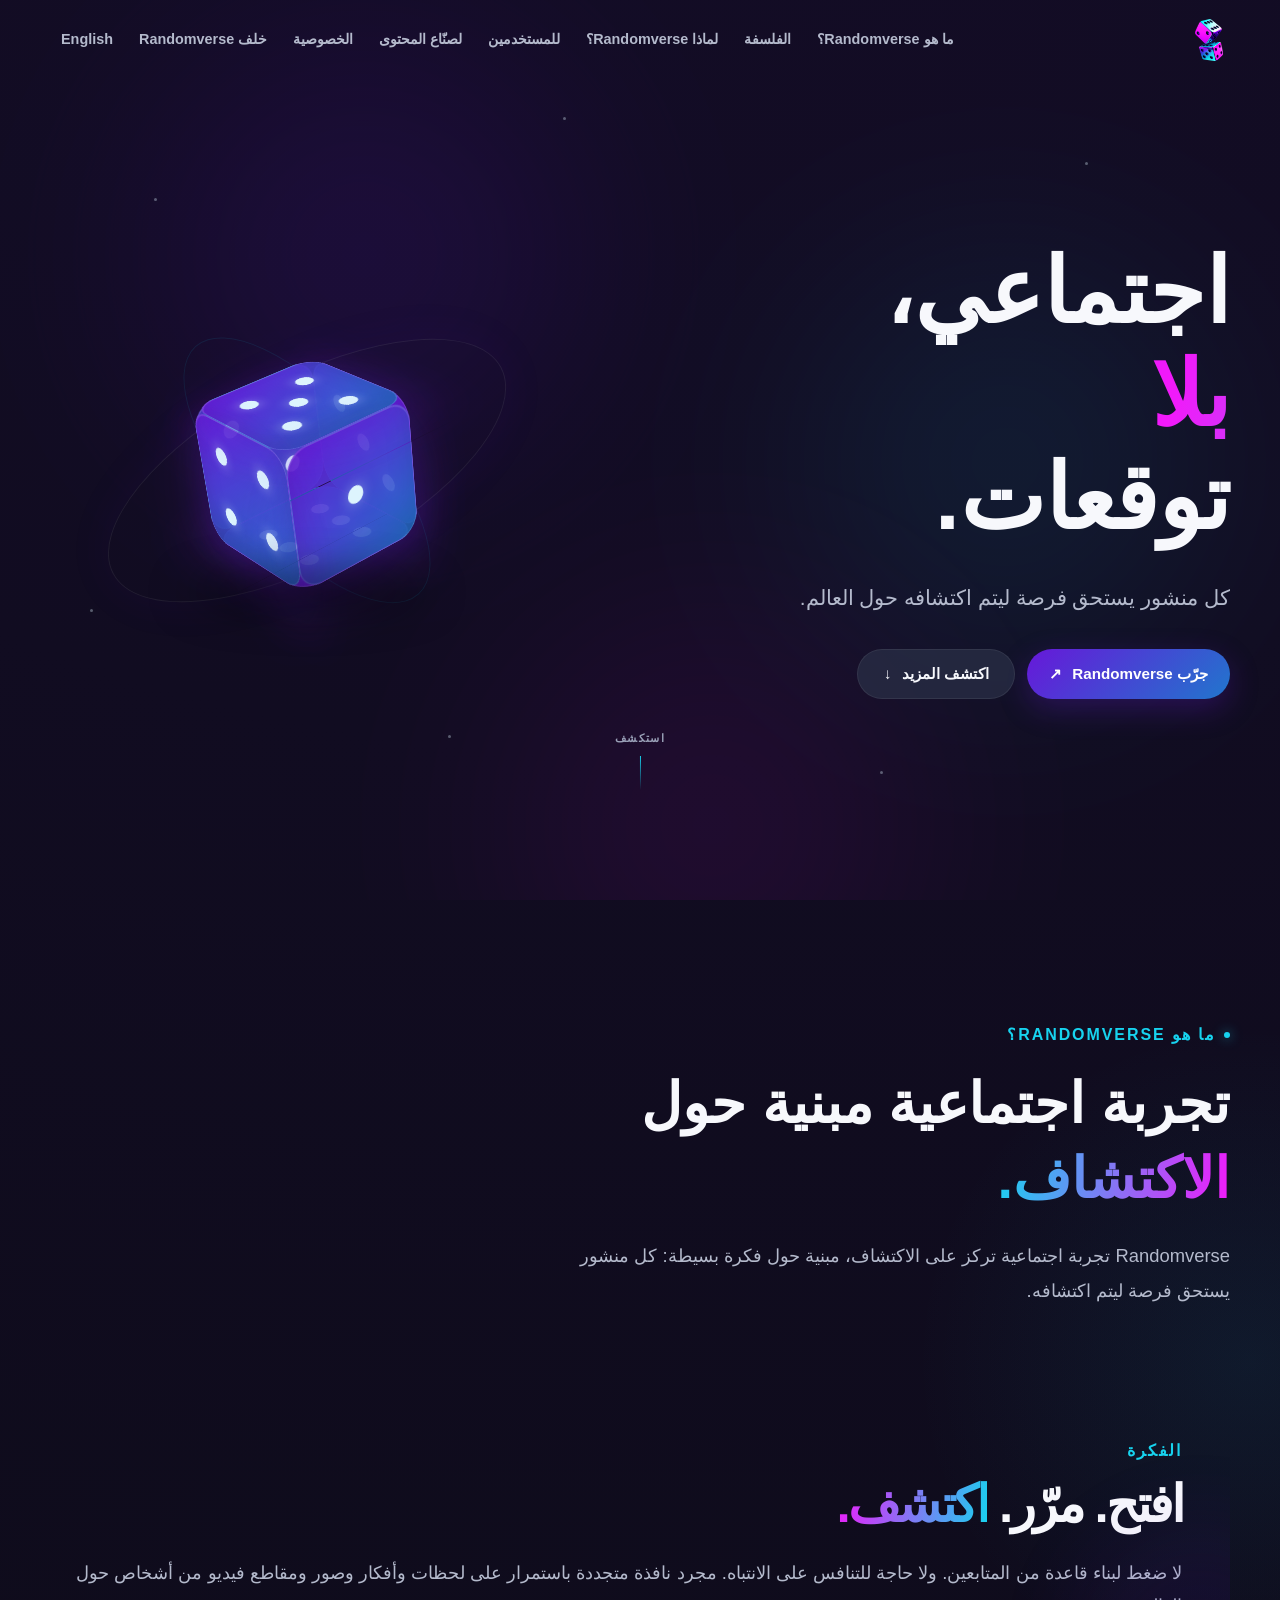
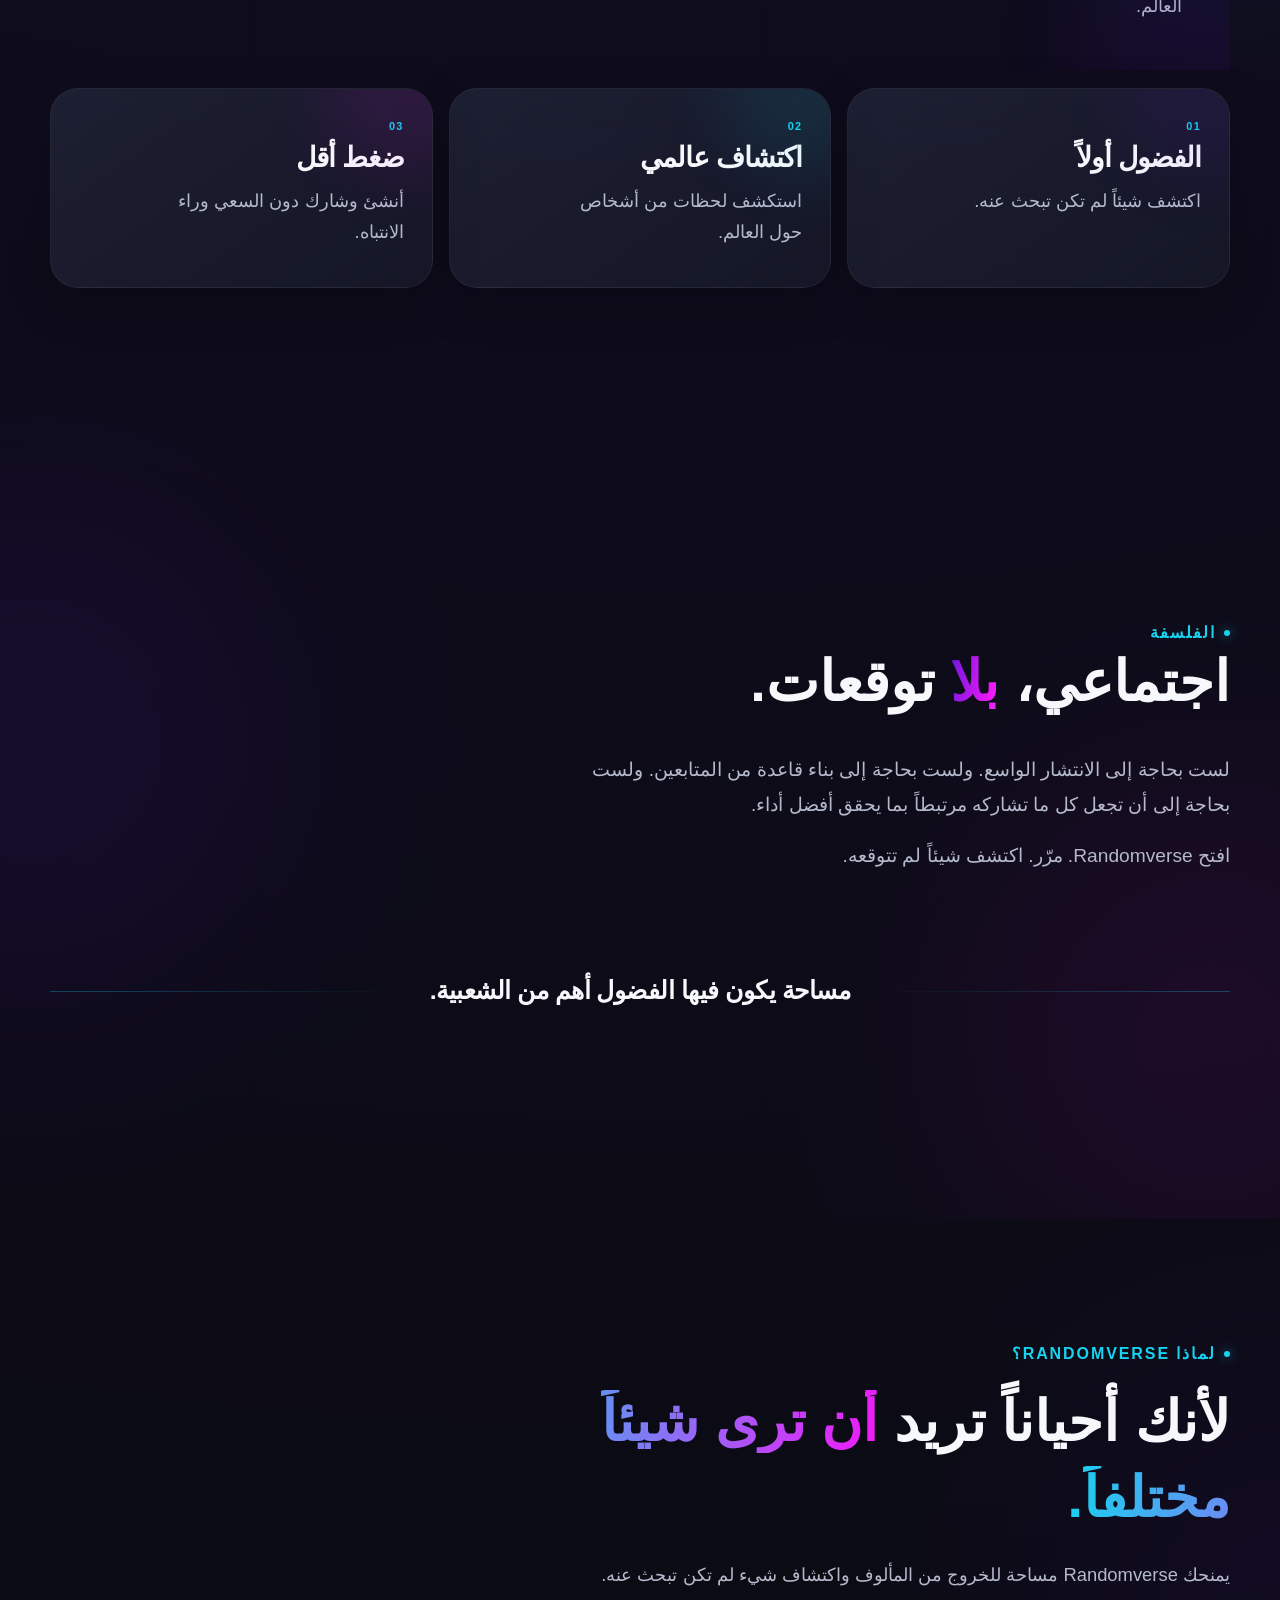
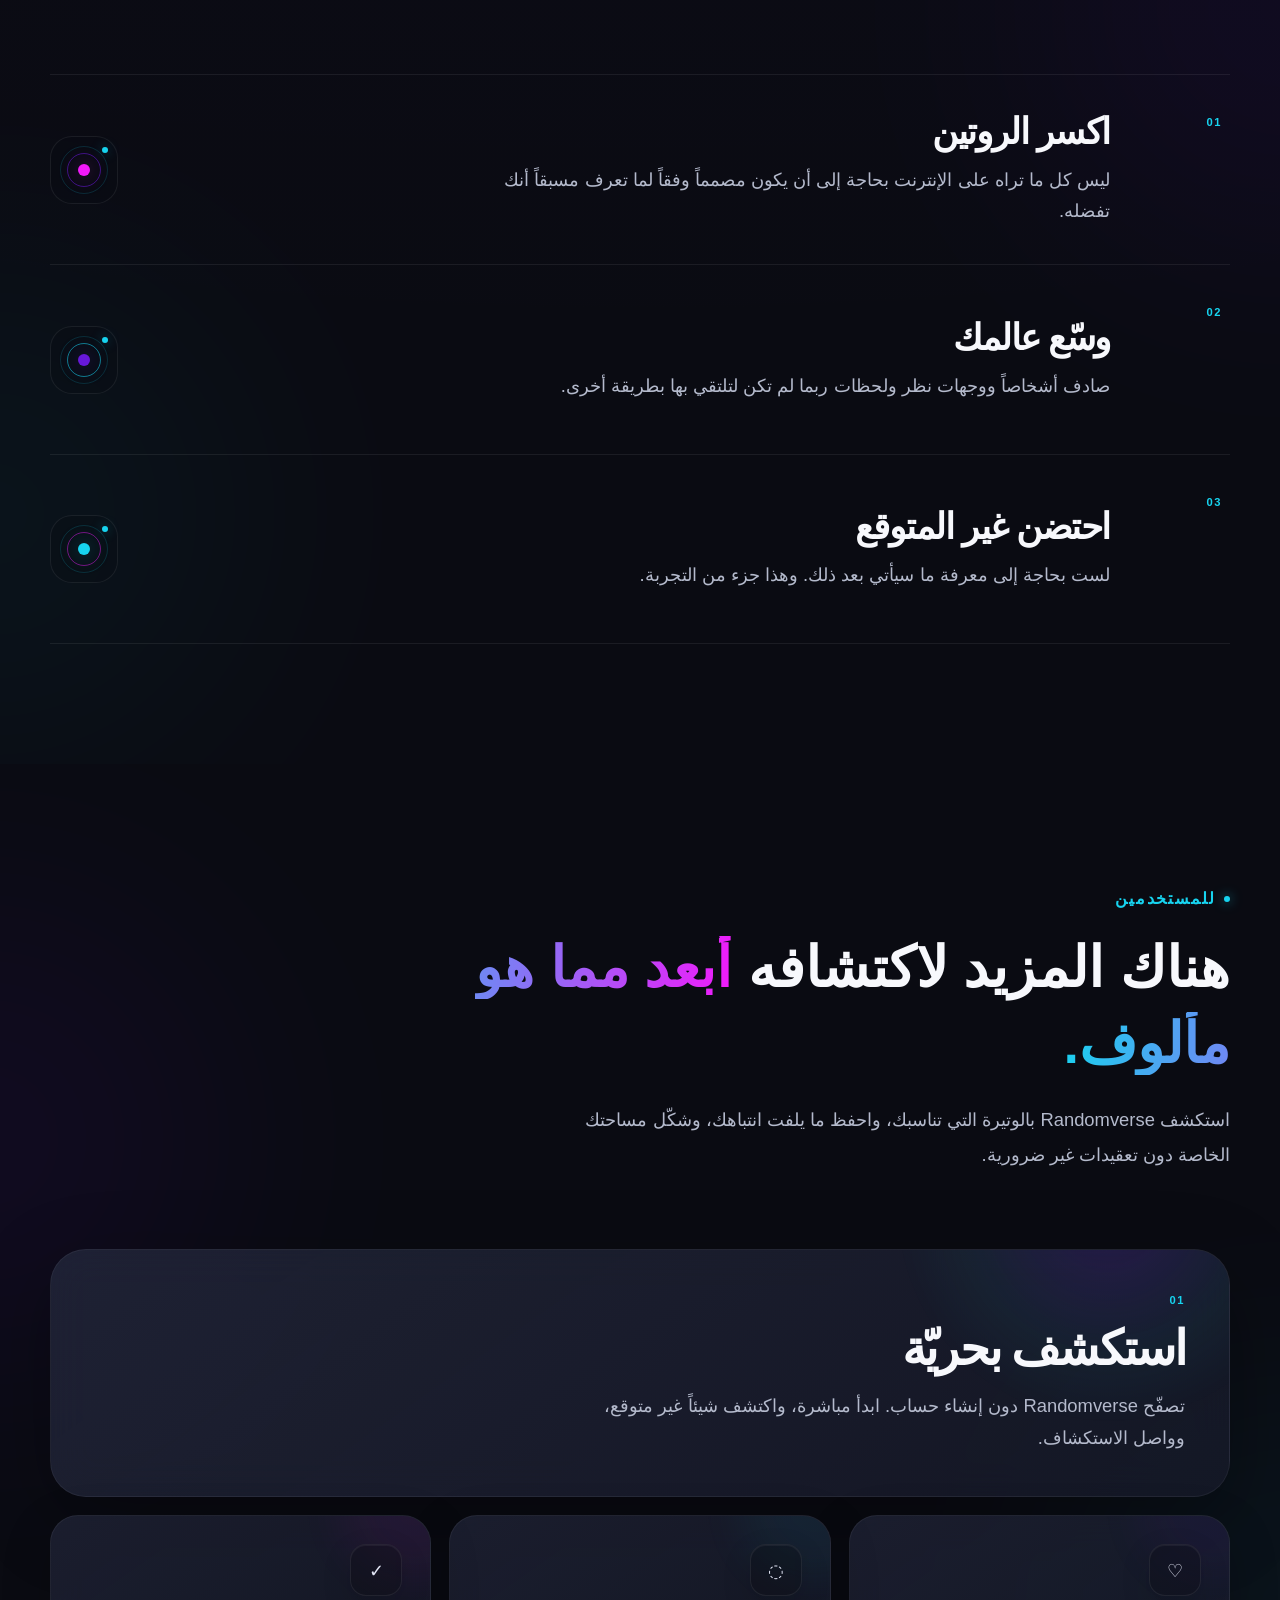
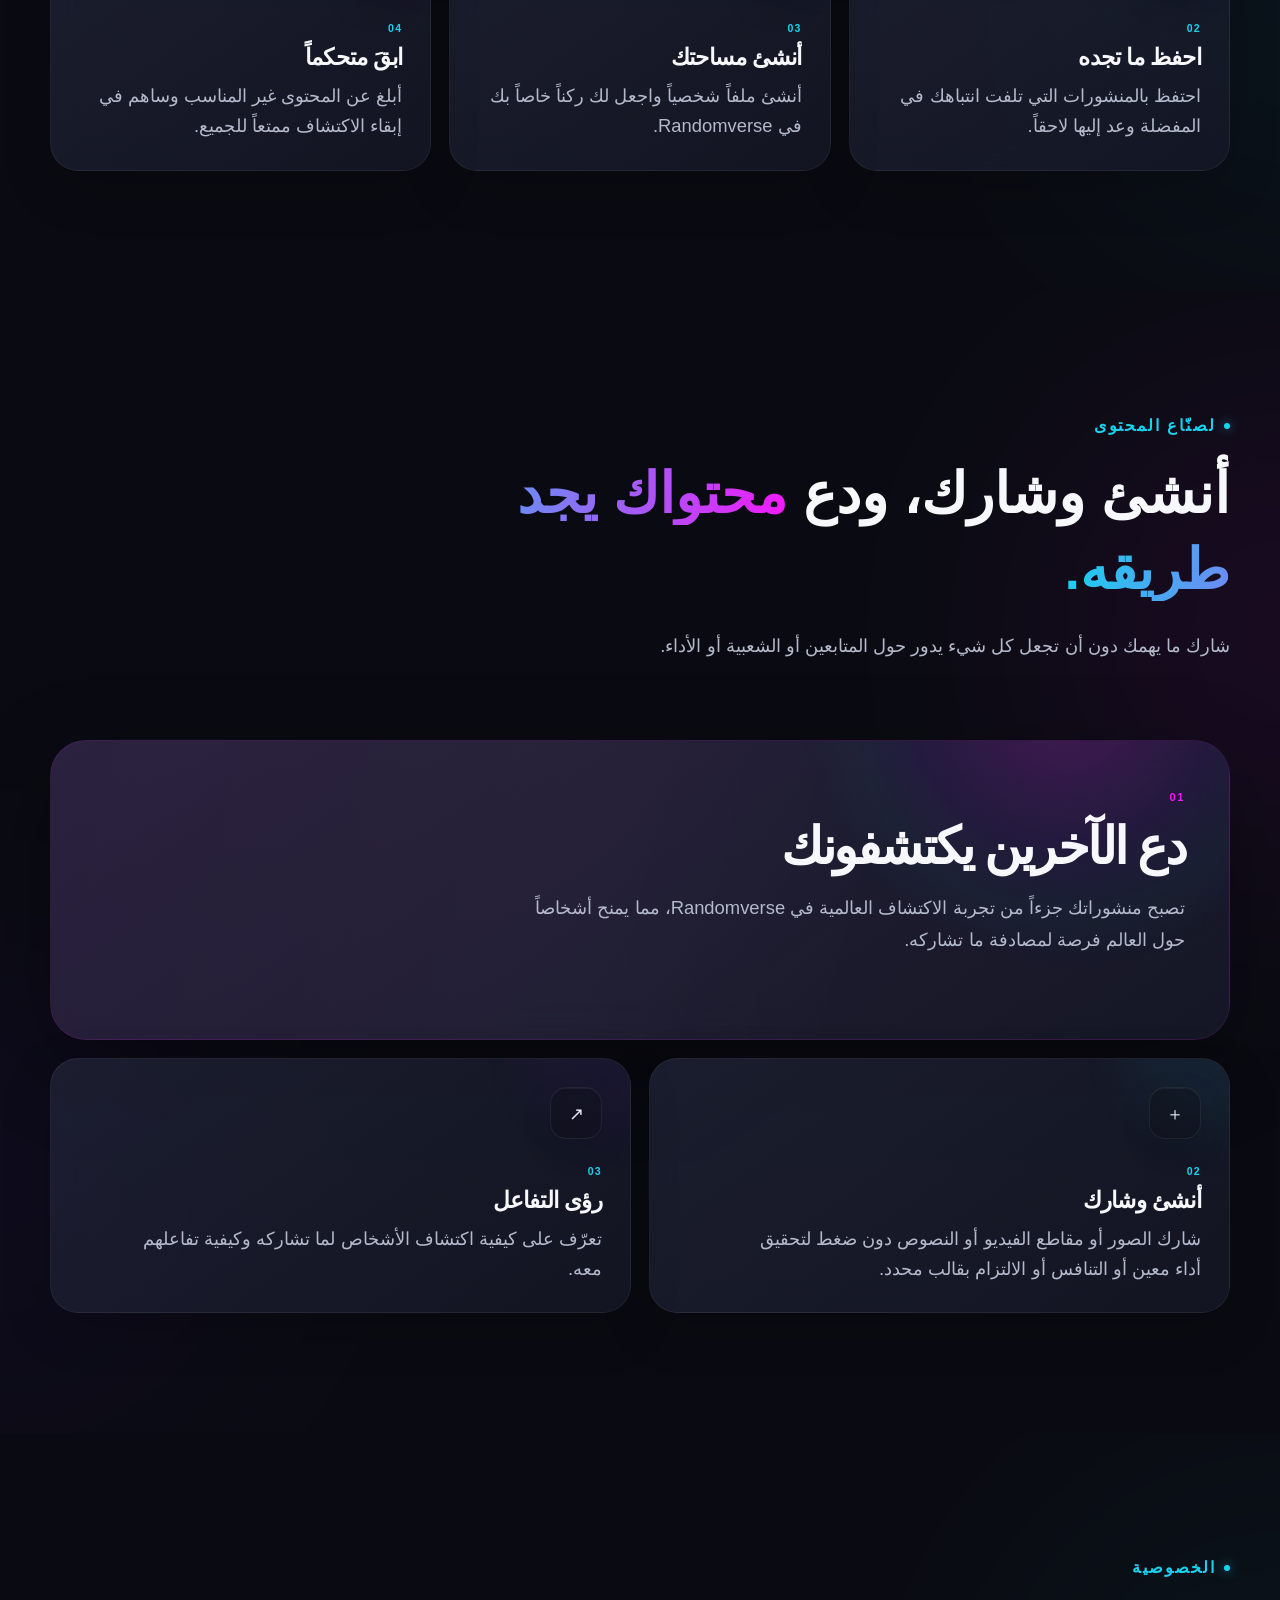
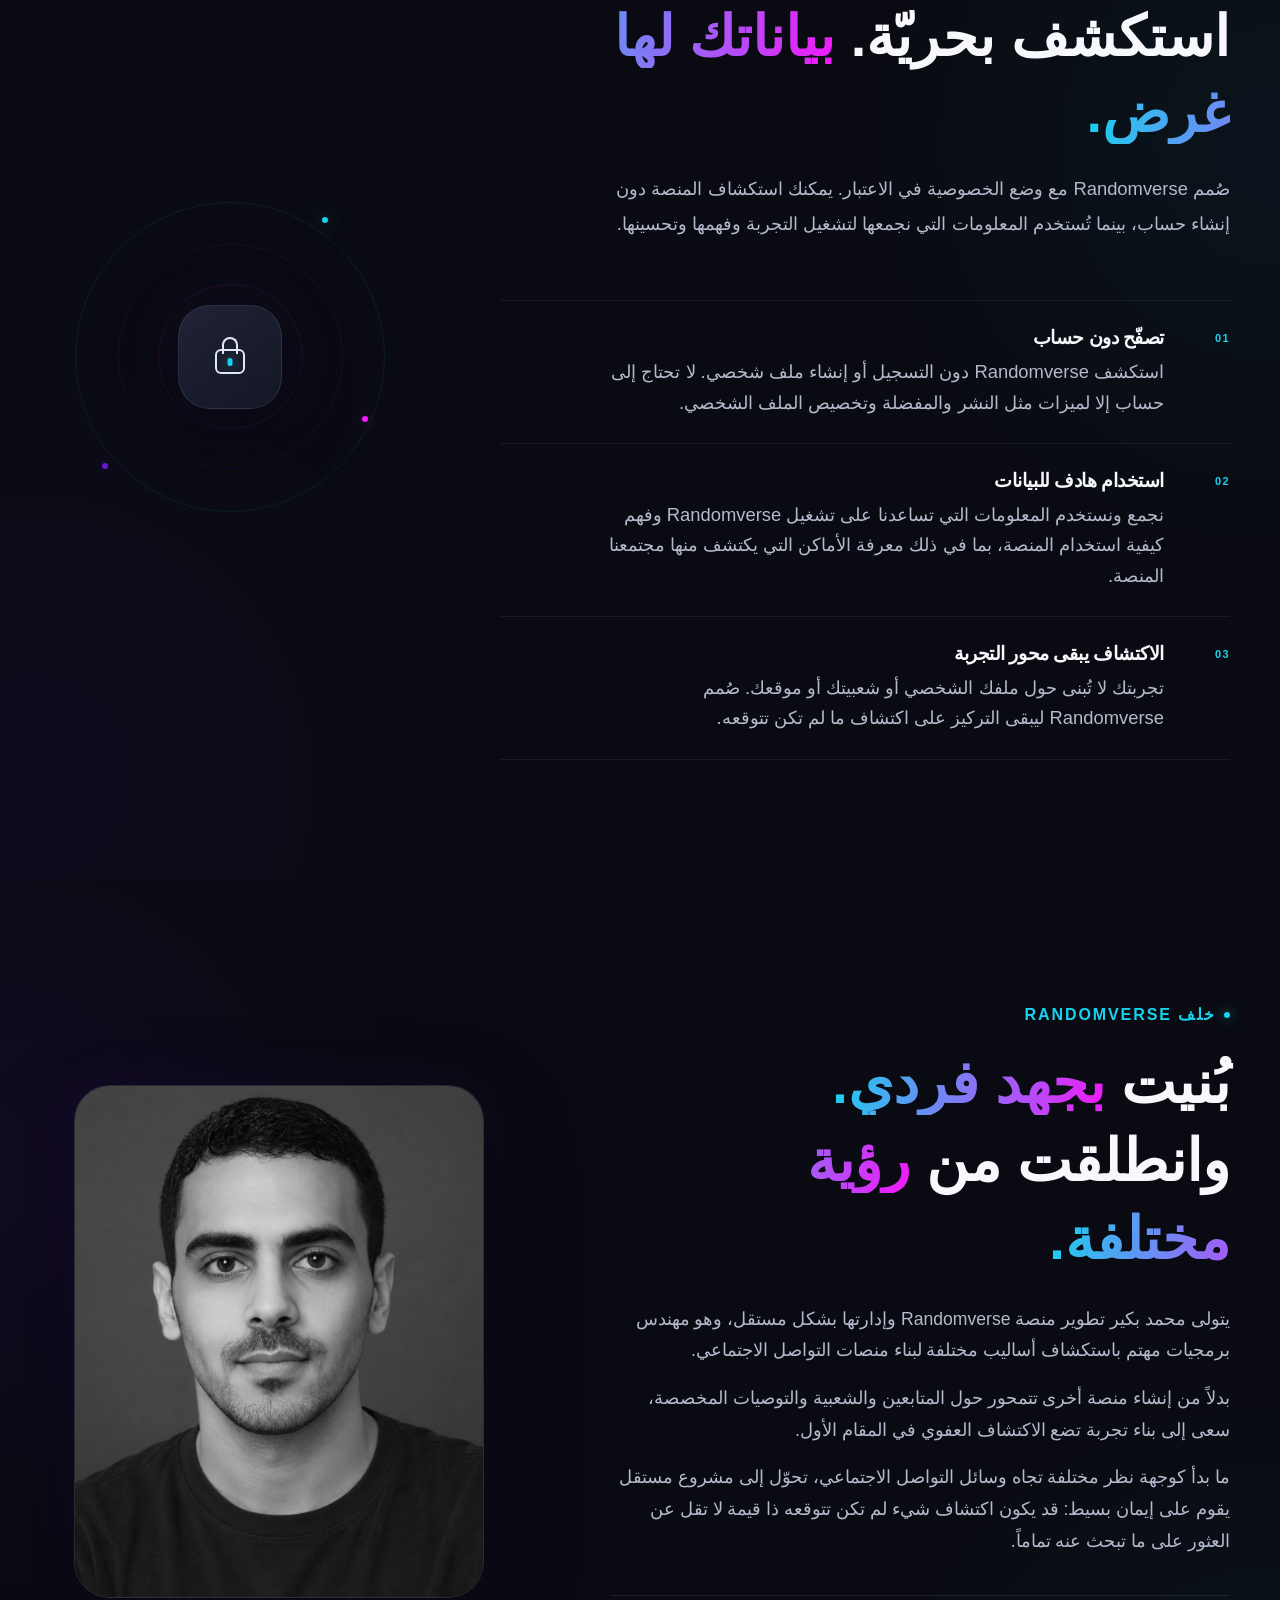
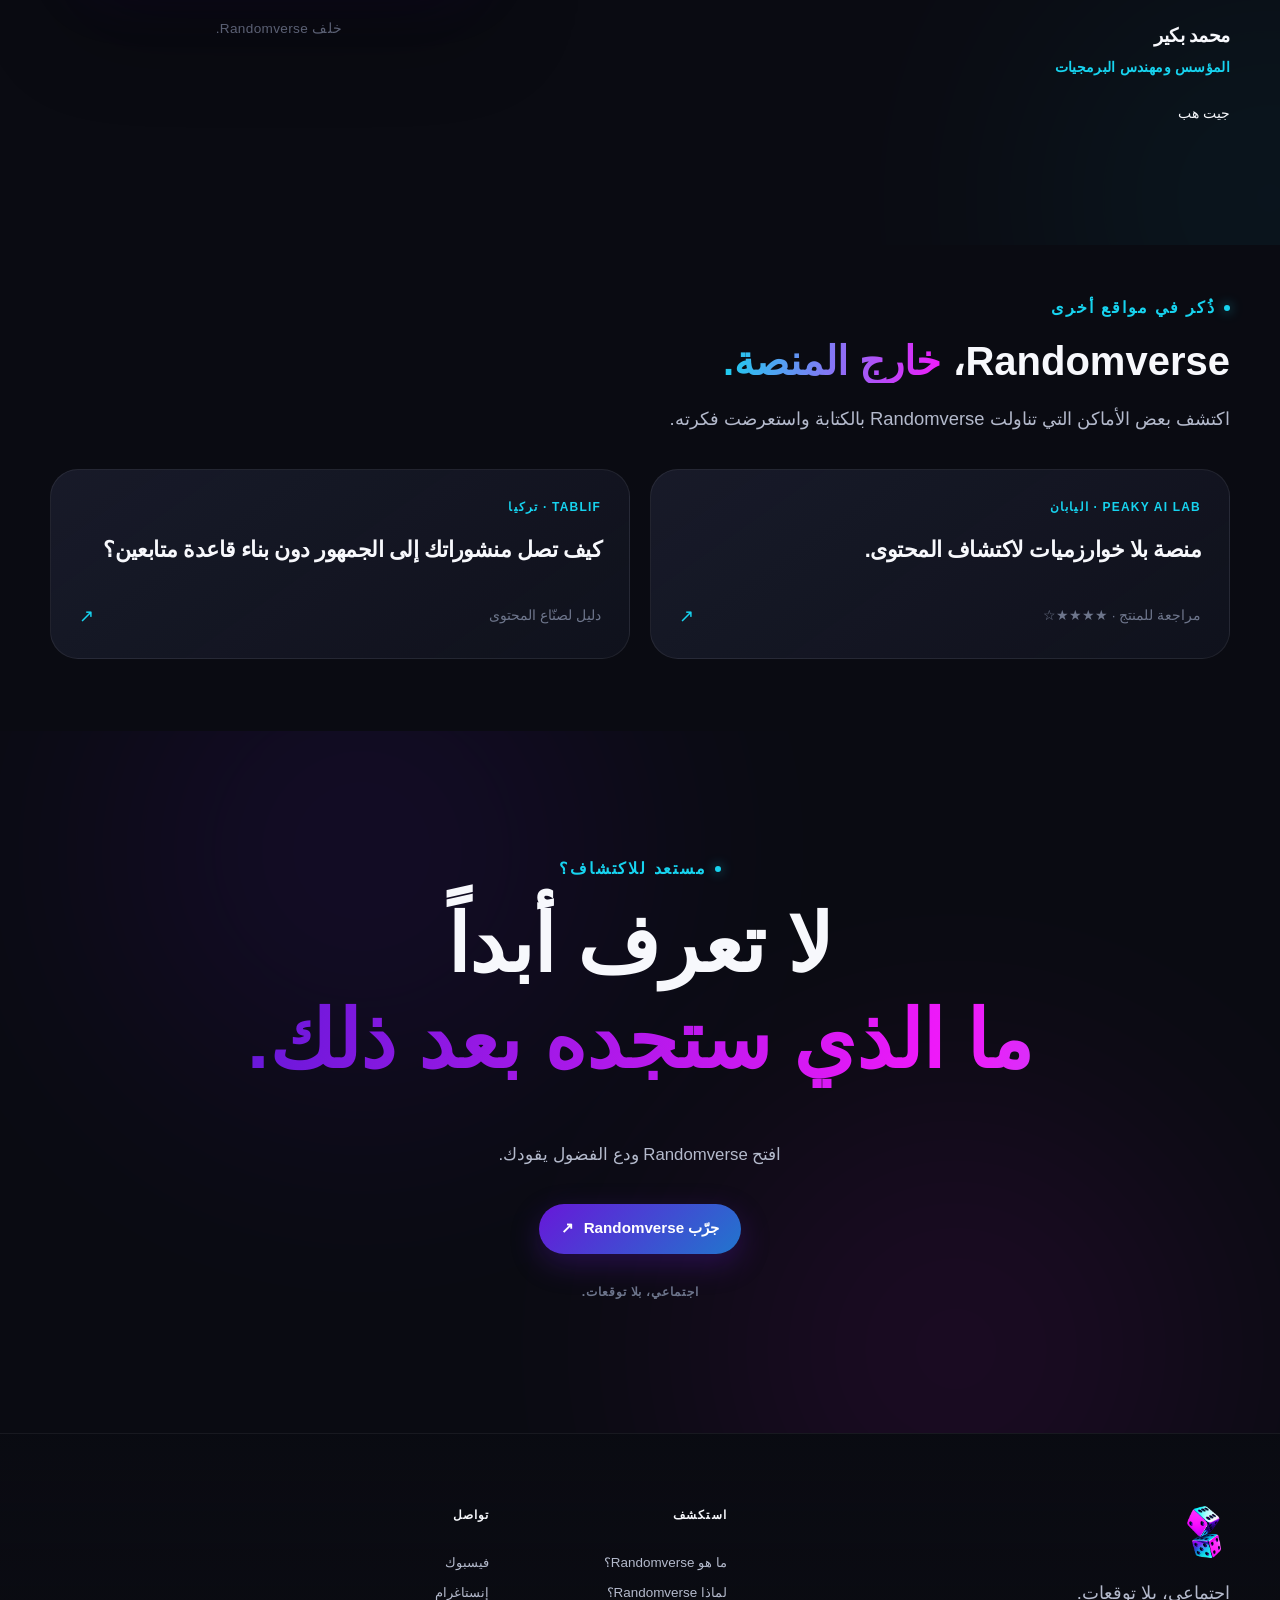
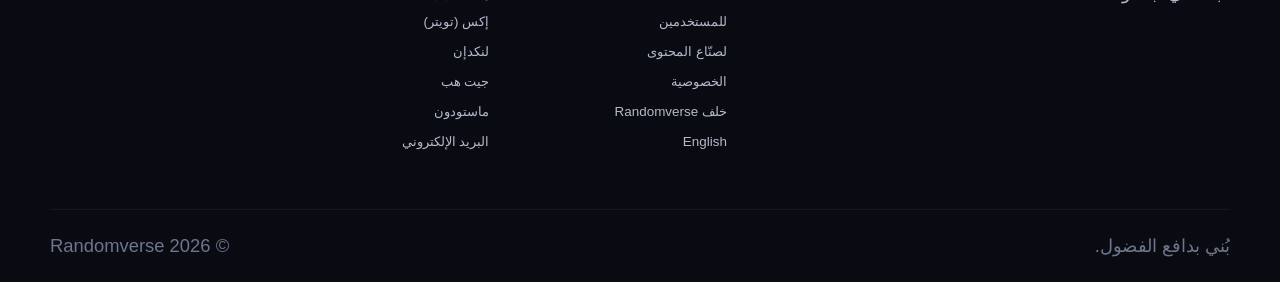
==== ar/index.html @ a72db2fd "Add Mastodon link to social media section for enhanced connectivity" ====
<!doctype html>
<html lang="ar" dir="rtl">
  <head>
    <meta charset="UTF-8" />

    <title>Randomverse عن</title>

    <meta
      name="description"
      content="Randomverse منصة اجتماعية تركز على اكتشاف المحتوى بشكل عفوي، حيث يستحق كل منشور فرصة ليتم اكتشافه حول العالم."
    />

    <meta
      name="google-site-verification"
      content="Jh22w8PSot6LtFiJKsLXPmiki9er2vfxfx4r39HkR8c"
    />
    <meta name="msvalidate.01" content="1AA69B21EC1F7F629878375AFC28C652" />

    <meta name="robots" content="index, follow" />
    <meta name="viewport" content="width=device-width, initial-scale=1.0" />
    <meta name="theme-color" content="#0A0B12" />
    <meta http-equiv="X-UA-Compatible" content="IE=edge" />

    <link rel="canonical" href="https://randomverse-social.github.io/ar/" />

    <link
      rel="alternate"
      hreflang="en"
      href="https://randomverse-social.github.io/"
    />
    <link
      rel="alternate"
      hreflang="ar"
      href="https://randomverse-social.github.io/ar/"
    />
    <link
      rel="alternate"
      hreflang="x-default"
      href="https://randomverse-social.github.io/"
    />

    <!-- Favicon -->
    <link rel="icon" type="image/x-icon" href="favicon.ico" />

    <meta property="og:title" content="Randomverse — اجتماعي، بلا توقعات." />
    <meta
      property="og:description"
      content="منصة اجتماعية تركز على اكتشاف المحتوى بشكل عفوي. كل منشور يستحق فرصة ليتم اكتشافه حول العالم."
    />
    <meta
      property="og:url"
      content="https://randomverse-social.github.io/ar/"
    />
    <meta property="og:type" content="website" />
    <meta property="og:site_name" content="Randomverse" />
    <meta
      property="og:image"
      content="https://ggkghtuxlwnkmwrwtows.supabase.co/storage/v1/object/public/logo/logo.png"
    />

    <meta name="twitter:card" content="summary_large_image" />
    <meta name="twitter:title" content="Randomverse — اجتماعي، بلا توقعات." />
    <meta
      name="twitter:description"
      content="منصة اجتماعية تركز على اكتشاف المحتوى بشكل عفوي. كل منشور يستحق فرصة ليتم اكتشافه حول العالم."
    />
    <meta
      name="twitter:image"
      content="https://ggkghtuxlwnkmwrwtows.supabase.co/storage/v1/object/public/logo/logo.png"
    />

    <script type="application/ld+json">
      {
        "@context": "https://schema.org",
        "@type": "Organization",
        "name": "Randomverse",
        "url": "https://randomverse-social.github.io/ar/",
        "logo": "https://ggkghtuxlwnkmwrwtows.supabase.co/storage/v1/object/public/logo/logo.png",
        "description": "منصة اجتماعية تركز على اكتشاف المحتوى بشكل عفوي.",
        "sameAs": [
          "https://linkedin.com/company/randomverse",
          "https://github.com/randomverse-social",
          "https://x.com/randomverse_soc",
          "https://www.instagram.com/randomverse_social/",
          "https://www.facebook.com/people/Randomverse/61592659558160/",
          "https://mastodon.social/@Randomverse"
        ]
      }
    </script>

    <script type="application/ld+json">
      {
        "@context": "https://schema.org",
        "@type": "WebApplication",
        "name": "Randomverse",
        "url": "https://randomverse-social.vercel.app/",
        "description": "منصة اجتماعية تركز على اكتشاف المحتوى بشكل عفوي.",
        "applicationCategory": "SocialNetworkingApplication",
        "operatingSystem": "All"
      }
    </script>

    <!-- Google tag (gtag.js) -->
    <script
      async
      src="https://www.googletagmanager.com/gtag/js?id=G-JJZF5SRP3C"
    ></script>
    <script>
      window.dataLayer = window.dataLayer || [];
      function gtag() {
        dataLayer.push(arguments);
      }
      gtag("js", new Date());

      gtag("config", "G-JJZF5SRP3C");
    </script>

    <link rel="stylesheet" href="../css/base.css" />
    <link rel="stylesheet" href="../css/sticky-navbar.css" />
    <link rel="stylesheet" href="../css/hero.css" />
    <link rel="stylesheet" href="../css/dice.css" />
    <link rel="stylesheet" href="../css/what-is-randomverse.css" />
    <link rel="stylesheet" href="../css/why-randomverse.css" />
    <link rel="stylesheet" href="../css/for-users.css" />
    <link rel="stylesheet" href="../css/for-creators.css" />
    <link rel="stylesheet" href="../css/philosophy.css" />
    <link rel="stylesheet" href="../css/privacy.css" />
    <link rel="stylesheet" href="../css/founder.css" />
    <link rel="stylesheet" href="../css/footer.css" />
    <link rel="stylesheet" href="../css/final-cta.css" />
    <link rel="stylesheet" href="../css/featured-elsewhere.css" />
  </head>

  <body>
    <nav class="site-nav" aria-label="التنقل الرئيسي">
      <div class="container site-nav__inner">
        <a
          class="site-nav__brand"
          href="./"
          aria-label="الصفحة الرئيسية لـ Randomverse"
        >
          <img src="../assets/logo/logo.png" alt="Randomverse" />
        </a>

        <div class="site-nav__links">
          <a href="#what-is-randomverse">ما هو Randomverse؟</a>
          <a href="#philosophy">الفلسفة</a>
          <a href="#why-randomverse">لماذا Randomverse؟</a>
          <a href="#for-users">للمستخدمين</a>
          <a href="#for-creators">لصنّاع المحتوى</a>
          <a href="#privacy">الخصوصية</a>
          <a href="#behind-randomverse">خلف Randomverse</a>
          <a class="site-nav__language" href="../"> English </a>
        </div>

        <button
          class="site-nav__toggle"
          type="button"
          aria-label="فتح القائمة"
          aria-expanded="false"
          aria-controls="site-nav-menu"
        >
          <span></span>
          <span></span>
          <span></span>
        </button>

        <div class="site-nav__mobile" id="site-nav-menu">
          <a href="#what-is-randomverse">ما هو Randomverse؟</a>
          <a href="#philosophy">الفلسفة</a>
          <a href="#why-randomverse">لماذا Randomverse؟</a>
          <a href="#for-users">للمستخدمين</a>
          <a href="#for-creators">لصنّاع المحتوى</a>
          <a href="#privacy">الخصوصية</a>
          <a href="#behind-randomverse">خلف Randomverse</a>
          <a class="site-nav__language" href="../"> English </a>
        </div>
      </div>
    </nav>

    <main id="main-content">
      <!-- HERO -->

      <section class="hero" aria-labelledby="hero-title">
        <div class="hero__glow hero__glow--purple"></div>
        <div class="hero__glow hero__glow--cyan"></div>
        <div class="hero__glow hero__glow--pink"></div>

        <div class="hero__particles" aria-hidden="true">
          <span></span>
          <span></span>
          <span></span>
          <span></span>
          <span></span>
          <span></span>
        </div>

        <div class="container hero__container">
          <div class="hero__content">
            <h1 id="hero-title" class="hero__title reveal">
              اجتماعي،
              <br />
              <span>بلا</span>
              توقعات.
            </h1>

            <p class="hero__description reveal">
              كل منشور يستحق فرصة ليتم اكتشافه حول العالم.
            </p>

            <div class="hero__actions reveal">
              <a
                class="button button--primary"
                href="https://randomverse-social.vercel.app/"
                target="_blank"
                rel="noopener noreferrer"
              >
                جرّب Randomverse
                <span aria-hidden="true">↗</span>
              </a>

              <a class="button button--secondary" href="#what-is-randomverse">
                اكتشف المزيد
                <span aria-hidden="true">↓</span>
              </a>
            </div>
          </div>

          <div class="hero__dice" aria-hidden="true">
            <div class="dice-orbit dice-orbit--outer"></div>
            <div class="dice-orbit dice-orbit--inner"></div>

            <div class="dice">
              <div class="dice__face dice__face--front">
                <span></span>
              </div>

              <div class="dice__face dice__face--back">
                <span></span>
                <span></span>
              </div>

              <div class="dice__face dice__face--right">
                <span></span>
                <span></span>
                <span></span>
              </div>

              <div class="dice__face dice__face--left">
                <span></span>
                <span></span>
                <span></span>
                <span></span>
              </div>

              <div class="dice__face dice__face--top">
                <span></span>
                <span></span>
                <span></span>
                <span></span>
                <span></span>
              </div>

              <div class="dice__face dice__face--bottom">
                <span></span>
                <span></span>
                <span></span>
                <span></span>
                <span></span>
                <span></span>
              </div>
            </div>

            <div class="dice__shadow"></div>
          </div>

          <a
            class="hero__scroll"
            href="#what-is-randomverse"
            aria-label="انتقل لاكتشاف Randomverse"
          >
            <span>استكشف</span>
            <span class="hero__scroll-line"></span>
          </a>
        </div>
      </section>

      <!-- WHAT IS RANDOMVERSE -->

      <section id="what-is-randomverse" class="section what-is">
        <div class="container">
          <div class="what-is__intro reveal">
            <p class="eyebrow">ما هو Randomverse؟</p>

            <h2 class="section-title">
              تجربة اجتماعية مبنية حول
              <span class="gradient-text">الاكتشاف.</span>
            </h2>

            <p class="section-description">
              Randomverse تجربة اجتماعية تركز على الاكتشاف، مبنية حول فكرة
              بسيطة: كل منشور يستحق فرصة ليتم اكتشافه.
            </p>
          </div>

          <div class="what-is__visual">
            <div class="what-is__card what-is__card--main reveal">
              <div>
                <span></span>
                <span></span>
                <span></span>
              </div>

              <div>
                <p class="what-is__card-label">الفكرة</p>

                <h3>
                  افتح. مرّر.
                  <span>اكتشف.</span>
                </h3>

                <p>
                  لا ضغط لبناء قاعدة من المتابعين. ولا حاجة للتنافس على
                  الانتباه. مجرد نافذة متجددة باستمرار على لحظات وأفكار وصور
                  ومقاطع فيديو من أشخاص حول العالم.
                </p>
              </div>
            </div>

            <div class="what-is__principles">
              <article class="principle-card reveal">
                <div class="principle-card__content">
                  <p class="principle-card__number">01</p>
                  <h3>الفضول أولاً</h3>
                  <p>اكتشف شيئاً لم تكن تبحث عنه.</p>
                </div>
              </article>

              <article class="principle-card reveal">
                <div class="principle-card__content">
                  <p class="principle-card__number">02</p>
                  <h3>اكتشاف عالمي</h3>
                  <p>استكشف لحظات من أشخاص حول العالم.</p>
                </div>
              </article>

              <article class="principle-card reveal">
                <div class="principle-card__content">
                  <p class="principle-card__number">03</p>
                  <h3>ضغط أقل</h3>
                  <p>أنشئ وشارك دون السعي وراء الانتباه.</p>
                </div>
              </article>
            </div>
          </div>
        </div>
      </section>

      <!-- PHILOSOPHY -->

      <section id="philosophy" class="section philosophy">
        <div class="philosophy__glow philosophy__glow--one"></div>
        <div class="philosophy__glow philosophy__glow--two"></div>

        <div class="container">
          <div class="philosophy__content reveal">
            <p class="eyebrow">الفلسفة</p>

            <h2>
              اجتماعي،
              <span>بلا</span>
              توقعات.
            </h2>

            <p class="philosophy__description">
              لست بحاجة إلى الانتشار الواسع. ولست بحاجة إلى بناء قاعدة من
              المتابعين. ولست بحاجة إلى أن تجعل كل ما تشاركه مرتبطاً بما يحقق
              أفضل أداء.
            </p>

            <p class="philosophy__description">
              افتح Randomverse. مرّر. اكتشف شيئاً لم تتوقعه.
            </p>
          </div>

          <div class="philosophy__statement reveal">
            <div class="philosophy__line"></div>

            <p>مساحة يكون فيها الفضول أهم من الشعبية.</p>

            <div class="philosophy__line"></div>
          </div>
        </div>
      </section>

      <!-- WHY RANDOMVERSE -->

      <section id="why-randomverse" class="section why-randomverse">
        <div class="why-randomverse__glow why-randomverse__glow--one"></div>
        <div class="why-randomverse__glow why-randomverse__glow--two"></div>

        <div class="container">
          <div class="why-randomverse__intro reveal">
            <p class="eyebrow">لماذا Randomverse؟</p>

            <h2 class="section-title">
              لأنك أحياناً تريد
              <span class="gradient-text">أن ترى شيئاً مختلفاً.</span>
            </h2>

            <p class="section-description">
              يمنحك Randomverse مساحة للخروج من المألوف واكتشاف شيء لم تكن تبحث
              عنه.
            </p>
          </div>

          <div class="why-randomverse__reasons">
            <article class="why-reason reveal">
              <div class="why-reason__number">01</div>

              <div class="why-reason__content">
                <h3>اكسر الروتين</h3>
                <p>
                  ليس كل ما تراه على الإنترنت بحاجة إلى أن يكون مصمماً وفقاً لما
                  تعرف مسبقاً أنك تفضله.
                </p>
              </div>

              <div class="why-reason__mark" aria-hidden="true">
                <span></span>
                <span></span>
              </div>
            </article>

            <article class="why-reason reveal">
              <div class="why-reason__number">02</div>

              <div class="why-reason__content">
                <h3>وسّع عالمك</h3>
                <p>
                  صادف أشخاصاً ووجهات نظر ولحظات ربما لم تكن لتلتقي بها بطريقة
                  أخرى.
                </p>
              </div>

              <div class="why-reason__mark" aria-hidden="true">
                <span></span>
                <span></span>
              </div>
            </article>

            <article class="why-reason reveal">
              <div class="why-reason__number">03</div>

              <div class="why-reason__content">
                <h3>احتضن غير المتوقع</h3>
                <p>
                  لست بحاجة إلى معرفة ما سيأتي بعد ذلك. وهذا جزء من التجربة.
                </p>
              </div>

              <div class="why-reason__mark" aria-hidden="true">
                <span></span>
                <span></span>
              </div>
            </article>
          </div>
        </div>
      </section>

      <!-- FOR USERS -->

      <section id="for-users" class="section for-users">
        <div class="for-users__glow for-users__glow--one"></div>
        <div class="for-users__glow for-users__glow--two"></div>

        <div class="container">
          <div class="for-users__intro reveal">
            <p class="eyebrow">للمستخدمين</p>

            <h2 class="section-title">
              هناك المزيد لاكتشافه
              <span class="gradient-text">أبعد مما هو مألوف.</span>
            </h2>

            <p class="section-description">
              استكشف Randomverse بالوتيرة التي تناسبك، واحفظ ما يلفت انتباهك،
              وشكّل مساحتك الخاصة دون تعقيدات غير ضرورية.
            </p>
          </div>

          <div class="for-users__layout">
            <article class="for-users__feature reveal">
              <div class="for-users__feature-orbit" aria-hidden="true">
                <span></span>
                <span></span>
                <span></span>
              </div>

              <div class="for-users__feature-content">
                <span class="for-users__feature-number">01</span>

                <h3>استكشف بحريّة</h3>

                <p>
                  تصفّح Randomverse دون إنشاء حساب. ابدأ مباشرة، واكتشف شيئاً
                  غير متوقع، وواصل الاستكشاف.
                </p>
              </div>
            </article>

            <div class="for-users__items">
              <article class="user-feature reveal">
                <div class="user-feature__icon" aria-hidden="true">
                  <span>♡</span>
                </div>

                <div>
                  <span class="user-feature__number">02</span>

                  <h3>احفظ ما تجده</h3>

                  <p>
                    احتفظ بالمنشورات التي تلفت انتباهك في المفضلة وعد إليها
                    لاحقاً.
                  </p>
                </div>
              </article>

              <article class="user-feature reveal">
                <div class="user-feature__icon" aria-hidden="true">
                  <span>◌</span>
                </div>

                <div>
                  <span class="user-feature__number">03</span>

                  <h3>أنشئ مساحتك</h3>

                  <p>
                    أنشئ ملفاً شخصياً واجعل لك ركناً خاصاً بك في Randomverse.
                  </p>
                </div>
              </article>

              <article class="user-feature reveal">
                <div class="user-feature__icon" aria-hidden="true">
                  <span>✓</span>
                </div>

                <div>
                  <span class="user-feature__number">04</span>

                  <h3>ابقَ متحكماً</h3>

                  <p>
                    أبلغ عن المحتوى غير المناسب وساهم في إبقاء الاكتشاف ممتعاً
                    للجميع.
                  </p>
                </div>
              </article>
            </div>
          </div>
        </div>
      </section>

      <!-- FOR CREATORS -->

      <section id="for-creators" class="section for-creators">
        <div class="for-creators__glow for-creators__glow--one"></div>
        <div class="for-creators__glow for-creators__glow--two"></div>

        <div class="container">
          <div class="for-creators__intro reveal">
            <p class="eyebrow">لصنّاع المحتوى</p>

            <h2 class="section-title">
              أنشئ وشارك، ودع
              <span class="gradient-text">محتواك يجد طريقه.</span>
            </h2>

            <p class="section-description">
              شارك ما يهمك دون أن تجعل كل شيء يدور حول المتابعين أو الشعبية أو
              الأداء.
            </p>
          </div>

          <div class="for-creators__layout">
            <article class="for-creators__feature reveal">
              <div class="for-creators__feature-orbit" aria-hidden="true">
                <span></span>
                <span></span>
                <span></span>
              </div>

              <div class="for-creators__feature-content">
                <span class="for-creators__feature-number">01</span>

                <h3>دع الآخرين يكتشفونك</h3>

                <p>
                  تصبح منشوراتك جزءاً من تجربة الاكتشاف العالمية في Randomverse،
                  مما يمنح أشخاصاً حول العالم فرصة لمصادفة ما تشاركه.
                </p>
              </div>
            </article>

            <div class="for-creators__items">
              <article class="creator-feature reveal">
                <div class="creator-feature__icon" aria-hidden="true">
                  <span>＋</span>
                </div>

                <div>
                  <span class="creator-feature__number">02</span>

                  <h3>أنشئ وشارك</h3>

                  <p>
                    شارك الصور أو مقاطع الفيديو أو النصوص دون ضغط لتحقيق أداء
                    معين أو التنافس أو الالتزام بقالب محدد.
                  </p>
                </div>
              </article>

              <article class="creator-feature reveal">
                <div class="creator-feature__icon" aria-hidden="true">
                  <span>↗</span>
                </div>

                <div>
                  <span class="creator-feature__number">03</span>

                  <h3>رؤى التفاعل</h3>

                  <p>
                    تعرّف على كيفية اكتشاف الأشخاص لما تشاركه وكيفية تفاعلهم
                    معه.
                  </p>
                </div>
              </article>
            </div>
          </div>
        </div>
      </section>

      <!-- PRIVACY -->

      <section id="privacy" class="section privacy">
        <div class="privacy__glow privacy__glow--one"></div>
        <div class="privacy__glow privacy__glow--two"></div>

        <div class="container">
          <div class="privacy__layout">
            <div class="privacy__content reveal">
              <p class="eyebrow">الخصوصية</p>

              <h2 class="section-title">
                استكشف بحريّة.
                <span class="gradient-text">بياناتك لها غرض.</span>
              </h2>

              <p class="section-description">
                صُمم Randomverse مع وضع الخصوصية في الاعتبار. يمكنك استكشاف
                المنصة دون إنشاء حساب، بينما تُستخدم المعلومات التي نجمعها
                لتشغيل التجربة وفهمها وتحسينها.
              </p>

              <div class="privacy__principles">
                <div class="privacy__principle">
                  <span class="privacy__number">01</span>

                  <div>
                    <h3>تصفّح دون حساب</h3>

                    <p>
                      استكشف Randomverse دون التسجيل أو إنشاء ملف شخصي. لا تحتاج
                      إلى حساب إلا لميزات مثل النشر والمفضلة وتخصيص الملف
                      الشخصي.
                    </p>
                  </div>
                </div>

                <div class="privacy__principle">
                  <span class="privacy__number">02</span>

                  <div>
                    <h3>استخدام هادف للبيانات</h3>

                    <p>
                      نجمع ونستخدم المعلومات التي تساعدنا على تشغيل Randomverse
                      وفهم كيفية استخدام المنصة، بما في ذلك معرفة الأماكن التي
                      يكتشف منها مجتمعنا المنصة.
                    </p>
                  </div>
                </div>

                <div class="privacy__principle">
                  <span class="privacy__number">03</span>

                  <div>
                    <h3>الاكتشاف يبقى محور التجربة</h3>

                    <p>
                      تجربتك لا تُبنى حول ملفك الشخصي أو شعبيتك أو موقعك. صُمم
                      Randomverse ليبقى التركيز على اكتشاف ما لم تكن تتوقعه.
                    </p>
                  </div>
                </div>
              </div>
            </div>

            <div class="privacy__visual reveal" aria-hidden="true">
              <div class="privacy__halo privacy__halo--outer"></div>
              <div class="privacy__halo privacy__halo--middle"></div>
              <div class="privacy__halo privacy__halo--inner"></div>

              <div class="privacy__core">
                <div class="privacy__lock">
                  <span></span>
                </div>
              </div>

              <span class="privacy__dot privacy__dot--one"></span>
              <span class="privacy__dot privacy__dot--two"></span>
              <span class="privacy__dot privacy__dot--three"></span>
            </div>
          </div>
        </div>
      </section>

      <section id="behind-randomverse" class="section founder">
        <div class="founder__glow founder__glow--one"></div>
        <div class="founder__glow founder__glow--two"></div>
        <div class="container">
          <div class="founder__layout">
            <div class="founder__portrait reveal">
              <div class="founder__portrait-frame">
                <img
                  src="../assets/founder/mohammed-bokir.png"
                  alt="محمد بكير، مؤسس ومطوّر منصة Randomverse"
                  loading="lazy"
                  width="480"
                  height="600"
                />
              </div>

              <span class="founder__portrait-caption"> خلف Randomverse. </span>
            </div>

            <div class="founder__content reveal">
              <p class="eyebrow">خلف Randomverse</p>

              <h2 class="section-title">
                بُنيت <span class="gradient-text">بجهد فردي.</span> وانطلقت من
                <span class="gradient-text">رؤية مختلفة.</span>
              </h2>

              <p class="founder__description">
                يتولى محمد بكير تطوير منصة Randomverse وإدارتها بشكل مستقل، وهو
                مهندس برمجيات مهتم باستكشاف أساليب مختلفة لبناء منصات التواصل
                الاجتماعي.
              </p>

              <p class="founder__description">
                بدلاً من إنشاء منصة أخرى تتمحور حول المتابعين والشعبية والتوصيات
                المخصصة، سعى إلى بناء تجربة تضع الاكتشاف العفوي في المقام الأول.
              </p>

              <p class="founder__description">
                ما بدأ كوجهة نظر مختلفة تجاه وسائل التواصل الاجتماعي، تحوّل إلى
                مشروع مستقل يقوم على إيمان بسيط: قد يكون اكتشاف شيء لم تكن
                تتوقعه ذا قيمة لا تقل عن العثور على ما تبحث عنه تماماً.
              </p>

              <div class="founder__identity">
                <span class="founder__name">محمد بكير</span>
                <span class="founder__role"> المؤسس ومهندس البرمجيات </span>

                <div class="founder__links">
                  <a
                    href="https://github.com/MohammedBokir"
                    target="_blank"
                    rel="noopener noreferrer"
                    aria-label="GitHub profile"
                  >
                    جيت هب
                  </a>

                  <!-- <a
                    href="https://www.linkedin.com/in/YOUR_USERNAME/"
                    target="_blank"
                    rel="noopener noreferrer"
                    aria-label="LinkedIn profile"
                  >
                    LinkedIn
                  </a> -->
                </div>
              </div>
            </div>
          </div>
        </div>
      </section>

      <section
        id="featured-elsewhere"
        class="section section--compact featured-elsewhere"
      >
        <div class="container">
          <div class="featured-elsewhere__intro reveal">
            <p class="eyebrow">ذُكر في مواقع أخرى</p>

            <h2 class="section-title">
              Randomverse، <span class="gradient-text">خارج المنصة.</span>
            </h2>

            <p class="section-description">
              اكتشف بعض الأماكن التي تناولت Randomverse بالكتابة واستعرضت فكرته.
            </p>
          </div>

          <div class="featured-elsewhere__cards">
            <a
              class="featured-elsewhere__card reveal"
              href="https://peaky.co.jp/randomverse/"
              target="_blank"
              rel="noopener noreferrer"
              aria-label="اقرأ مراجعة Randomverse اليابانية على Peaky AI LAB"
            >
              <span class="featured-elsewhere__source"
                >Peaky AI LAB · اليابان</span
              >

              <h3>منصة بلا خوارزميات لاكتشاف المحتوى.</h3>

              <div class="featured-elsewhere__meta">
                <span>مراجعة للمنتج · ★★★★☆</span>
                <span class="featured-elsewhere__arrow" aria-hidden="true"
                  >↗</span
                >
              </div>
            </a>

            <a
              class="featured-elsewhere__card reveal"
              href="https://tablif.com/town/dffb757c-0a76-4c0e-a575-217d0f8f17f5/c/get-my-posts-seen-without-followers"
              target="_blank"
              rel="noopener noreferrer"
              aria-label="اقرأ دليل Tablif حول الوصول إلى الجمهور دون بناء قاعدة متابعين"
            >
              <span class="featured-elsewhere__source">Tablif · تركيا</span>

              <h3>كيف تصل منشوراتك إلى الجمهور دون بناء قاعدة متابعين؟</h3>

              <div class="featured-elsewhere__meta">
                <span>دليل لصنّاع المحتوى</span>
                <span class="featured-elsewhere__arrow" aria-hidden="true"
                  >↗</span
                >
              </div>
            </a>
          </div>
        </div>
      </section>

      <!-- FINAL CTA -->

      <section id="try-randomverse" class="section final-cta">
        <div class="final-cta__glow final-cta__glow--one"></div>
        <div class="final-cta__glow final-cta__glow--two"></div>

        <div class="container">
          <div class="final-cta__content reveal">
            <p class="eyebrow">مستعد للاكتشاف؟</p>

            <h2>
              لا تعرف أبداً
              <span>ما الذي ستجده بعد ذلك.</span>
            </h2>

            <p class="final-cta__description">
              افتح Randomverse ودع الفضول يقودك.
            </p>

            <a
              class="button button--primary final-cta__button"
              href="https://randomverse-social.vercel.app/"
              target="_blank"
              rel="noopener noreferrer"
            >
              جرّب Randomverse
              <span aria-hidden="true">↗</span>
            </a>

            <p class="final-cta__tagline">اجتماعي، بلا توقعات.</p>
          </div>
        </div>
      </section>
    </main>

    <!-- FOOTER -->

    <footer class="site-footer">
      <div class="container">
        <div class="site-footer__main">
          <div class="site-footer__brand">
            <a href="./" aria-label="الصفحة الرئيسية لـ Randomverse">
              <img src="../assets/logo/logo.png" alt="Randomverse" />
            </a>

            <p>اجتماعي، بلا توقعات.</p>
          </div>

          <div class="site-footer__links">
            <div class="site-footer__group">
              <span>استكشف</span>

              <a href="#what-is-randomverse"> ما هو Randomverse؟ </a>

              <a href="#why-randomverse"> لماذا Randomverse؟ </a>

              <a href="#for-users"> للمستخدمين </a>

              <a href="#for-creators"> لصنّاع المحتوى </a>

              <a href="#privacy"> الخصوصية </a>

              <a href="#behind-randomverse">خلف Randomverse</a>

              <a class="site-nav__language" href="../"> English </a>
            </div>

            <div class="site-footer__group">
              <span>تواصل</span>

              <a
                href="https://www.facebook.com/people/Randomverse/61592659558160/"
                target="_blank"
                rel="me noopener noreferrer"
              >
                فيسبوك
              </a>

              <a
                href="https://www.instagram.com/randomverse_social/"
                target="_blank"
                rel="noopener noreferrer"
              >
                إنستاغرام
              </a>

              <a
                href="https://x.com/randomverse_soc"
                target="_blank"
                rel="noopener noreferrer"
              >
                إكس (تويتر)
              </a>

              <a
                href="https://linkedin.com/company/randomverse"
                target="_blank"
                rel="noopener noreferrer"
              >
                لنكدإن
              </a>

              <a
                href="https://github.com/randomverse-social"
                target="_blank"
                rel="noopener noreferrer"
              >
                جيت هب
              </a>

              <a
                href="https://mastodon.social/@Randomverse"
                target="_blank"
                rel="noopener noreferrer"
              >
                ماستودون
              </a>

              <a href="mailto:randomverse.social.official@gmail.com">
                البريد الإلكتروني
              </a>
            </div>
          </div>
        </div>

        <div class="site-footer__bottom">
          <p>بُني بدافع الفضول.</p>

          <p>© 2026 Randomverse</p>
        </div>
      </div>
    </footer>

    <script src="../js/main.js"></script>
  </body>
</html>
---- css/base.css ----
:root {
  /* Brand */
  --primary: #6718D9;
  --secondary: #17D3EF;
  --accent: #F219FA;
  --accent-blue: #2176CD;
  --highlight: #DDF4FD;

  /* Dark surfaces */
  --background: #0A0B12;
  --background-variant: #10121E;
  --surface: #181B2B;
  --elevated: #22263A;
  --control: #2A3047;
  --control-active: #3A4566;

  /* Text */
  --primary-text: #F7F8FC;
  --secondary-text: #B4BACC;
  --disabled-text: #6E768C;

  /* UI */
  --icon: #C4C9DC;
  --icon-muted: #9AA1B8;
  --icon-active: #E2E6F5;
  --divider: #363B56;

  /* Semantic */
  --destructive: #3A2630;
  --destructive-icon: #E58B9A;

  /* Layout */
  --content-width: 1180px;
  --content-padding: 28px;

  /* Radius */
  --radius-sm: 12px;
  --radius-md: 18px;
  --radius-lg: 28px;
  --radius-xl: 36px;
  --radius-pill: 999px;

  /* Motion */
  --ease-standard: cubic-bezier(0.22, 1, 0.36, 1);
  --ease-smooth: cubic-bezier(0.16, 1, 0.3, 1);

  /* Shadows */
  --shadow-soft: 0 16px 50px rgba(0, 0, 0, 0.18);
  --shadow-elevated: 0 24px 80px rgba(0, 0, 0, 0.28);
}


/* =========================================================
   RESET
   ========================================================= */

*,
*::before,
*::after {
  box-sizing: border-box;
}

html {
  min-height: 100%;
  scroll-behavior: smooth;
  background: var(--background);
  -webkit-text-size-adjust: 100%;
}

body {
  min-height: 100vh;
  margin: 0;

  background:
    radial-gradient(circle at 50% -10%,
      rgba(103, 24, 217, 0.12),
      transparent 42%),
    var(--background);

  color: var(--primary-text);

  font-family:
    Inter,
    "Segoe UI",
    system-ui,
    -apple-system,
    BlinkMacSystemFont,
    sans-serif;

  font-size: 16px;
  line-height: 1.6;

  overflow-x: hidden;

  -webkit-font-smoothing: antialiased;
  -moz-osx-font-smoothing: grayscale;
}

body::selection {
  background: rgba(103, 24, 217, 0.45);
  color: var(--primary-text);
}

img,
svg,
video {
  display: block;
  max-width: 100%;
}

button,
input,
textarea,
select {
  font: inherit;
}

button {
  border: 0;
}

a {
  color: inherit;
  text-decoration: none;
}

ul,
ol {
  margin: 0;
  padding: 0;
  list-style: none;
}

h1,
h2,
h3,
h4,
p {
  margin: 0;
}

p {
  color: var(--secondary-text);
  font-size: clamp(1rem, 1.5vw, 1.15rem);
  line-height: 1.75;
}


/* =========================================================
   GLOBAL LAYOUT
   ========================================================= */

#main-content {
  position: relative;
  min-height: 100vh;
  isolation: isolate;
}

.container {
  width: min(calc(100% - (var(--content-padding) * 2)),
      var(--content-width));

  margin-inline: auto;
}

.section {
  position: relative;
  padding-block: 120px;
}

.section--compact {
  padding-block: 80px;
}


/* =========================================================
   BACKGROUND / ATMOSPHERE
   ========================================================= */

.ambient-glow {
  position: absolute;
  width: 420px;
  height: 420px;

  border-radius: 50%;

  pointer-events: none;
  filter: blur(100px);

  opacity: 0.16;

  z-index: -1;
}

.ambient-glow--purple {
  background: var(--primary);
}

.ambient-glow--cyan {
  background: var(--secondary);
}

.ambient-glow--pink {
  background: var(--accent);
}


/* =========================================================
   TYPOGRAPHY
   ========================================================= */

.eyebrow {
  display: inline-flex;
  align-items: center;
  gap: 8px;

  color: var(--secondary);

  font-size: 1.0rem;
  font-weight: 700;
  letter-spacing: 0.12em;
  line-height: 1;
  text-transform: uppercase;
}

.eyebrow::before {
  content: "";

  width: 6px;
  height: 6px;
  font-size: 1.0rem;
  border-radius: 50%;

  background: var(--secondary);

  box-shadow:
    0 0 12px rgba(23, 211, 239, 0.7);
}

.section-title {
  max-width: 780px;

  margin-top: 20px;

  color: var(--primary-text);

  font-size: 3.5rem;
  font-weight: 750;
  letter-spacing: -0.045em;
  line-height: 1.05;
}

@media (max-width: 800px) {
  .section-title {
    font-size: 3rem;
    letter-spacing: -0.04em;
  }
}

@media (max-width: 520px) {
  .section-title {
    font-size: 2.5rem;
    letter-spacing: -0.035em;
  }
}

.section-description {
  max-width: 680px;
  margin-top: 22px;

  color: var(--secondary-text);

  font-size: clamp(1rem, 1.5vw, 1.15rem);
  line-height: 1.75;
}


/* =========================================================
   BUTTONS
   ========================================================= */

.button {
  position: relative;

  display: inline-flex;
  align-items: center;
  justify-content: center;
  gap: 10px;

  min-height: 50px;
  padding: 0 22px;

  border-radius: var(--radius-pill);

  font-size: 0.95rem;
  font-weight: 700;

  cursor: pointer;

  transition:
    transform 220ms var(--ease-standard),
    box-shadow 220ms var(--ease-standard),
    background 220ms ease;
}

.button:hover {
  transform: translateY(-2px);
}

.button:active {
  transform: translateY(0);
}

.button:focus-visible {
  outline: 2px solid var(--secondary);
  outline-offset: 4px;
}

.button--primary {
  color: #FFFFFF;

  background:
    linear-gradient(135deg,
      var(--primary),
      var(--accent-blue));

  box-shadow:
    0 10px 30px rgba(103, 24, 217, 0.28);
}

.button--primary:hover {
  box-shadow:
    0 14px 38px rgba(103, 24, 217, 0.38);
}

.button--secondary {
  color: var(--primary-text);

  background: rgba(42, 48, 71, 0.72);

  border: 1px solid rgba(255, 255, 255, 0.07);
}

.button--secondary:hover {
  background: var(--control-active);
}


/* =========================================================
   CARDS
   ========================================================= */

.card {
  background:
    linear-gradient(145deg,
      rgba(34, 38, 58, 0.72),
      rgba(24, 27, 43, 0.72));

  border: 1px solid rgba(255, 255, 255, 0.055);

  border-radius: var(--radius-lg);

  box-shadow: var(--shadow-soft);

  backdrop-filter: blur(18px);
  -webkit-backdrop-filter: blur(18px);
}


/* =========================================================
   SCROLL REVEAL
   ========================================================= */

.reveal {
  opacity: 0;
  transform: translateY(28px);

  transition:
    opacity 800ms var(--ease-standard),
    transform 800ms var(--ease-standard);
}

.reveal.is-visible {
  opacity: 1;
  transform: translateY(0);
}


/* =========================================================
   RESPONSIVE
   ========================================================= */

@media (max-width: 800px) {
  :root {
    --content-padding: 20px;
  }

  .section {
    padding-block: 88px;
  }

  .section--compact {
    padding-block: 64px;
  }

  .section-title {
    font-size: 3.5rem;
    letter-spacing: -0.04em;
  }
}

@media (max-width: 520px) {
  :root {
    --content-padding: 16px;
  }

  .section {
    padding-block: 72px;
  }

  .section-description {
    line-height: 1.65;
  }

  .button {
    width: 100%;
  }
}


/* =========================================================
   REDUCED MOTION
   ========================================================= */

@media (prefers-reduced-motion: reduce) {
  html {
    scroll-behavior: auto;
  }

  *,
  *::before,
  *::after {
    animation-duration: 0.01ms !important;
    animation-iteration-count: 1 !important;
    transition-duration: 0.01ms !important;
    scroll-behavior: auto !important;
  }

  .reveal {
    opacity: 1;
    transform: none;
  }
}

html[dir="rtl"] body {
  font-family: "Segoe UI", Tahoma, Arial, sans-serif;
}

html[dir="rtl"] .section-title,
html[dir="rtl"] .philosophy__content h2 {
  color: var(--primary-text) !important;
  line-height: 1.35 !important;
  letter-spacing: 0 !important;
}

html[dir="rtl"] .section-description {
  line-height: 1.9 !important;
}

html[dir="rtl"] .hero__title {
  letter-spacing: 0;
  line-height: 1.15;
}

html[dir="rtl"] .hero__title span {
  line-height: inherit;
}

html .hero__title span {
  line-height: inherit;
}

html[dir="rtl"] .final-cta__content h2 {
  letter-spacing: 0;
  line-height: 1.2;
}

html[dir="rtl"] .final-cta__content h2 span {
  line-height: 1.2;
  padding-bottom: 0.3em;
}

html .final-cta__content h2 span {
  line-height: 1.2;
  padding-bottom: 0.3em;
}
---- css/sticky-navbar.css ----
/* =========================================================
   STICKY NAVIGATION
   ========================================================= */

.site-nav {
  position: fixed;

  top: 0;
  left: 0;

  width: 100%;

  z-index: 1000;

  padding: 16px 0;

  border-bottom: 1px solid transparent;

  transition:
    padding 300ms var(--ease-standard),
    background 300ms ease,
    border-color 300ms ease,
    box-shadow 300ms ease;
}

.site-nav.is-scrolled {
  padding: 10px 0;

  border-bottom-color: rgba(255, 255, 255, 0.055);

  background:
    rgba(10, 11, 18, 0.72);

  box-shadow:
    0 12px 40px rgba(0, 0, 0, 0.16);

  backdrop-filter: blur(20px);
  -webkit-backdrop-filter: blur(20px);
}


/* =========================================================
   INNER
   ========================================================= */

.site-nav__inner {
  position: relative;

  display: flex;

  align-items: center;
  justify-content: space-between;

  min-height: 48px;
}


/* =========================================================
   BRAND
   ========================================================= */

.site-nav__brand {
  display: inline-flex;
  align-items: center;

  width: 42px;
  height: 42px;

  flex-shrink: 0;

  transition:
    transform 300ms var(--ease-standard),
    opacity 200ms ease;
}

.site-nav__brand:hover {
  transform: translateY(-2px);

  opacity: 0.9;
}

.site-nav__brand img {
  width: 100%;
  height: 100%;

  object-fit: contain;
}


/* =========================================================
   DESKTOP LINKS
   ========================================================= */

.site-nav__links {
  display: flex;

  align-items: center;

  gap: 4px;
}

.site-nav__links>a:not(.site-nav__cta) {
  position: relative;

  padding: 9px 11px;

  color: var(--secondary-text);

  font-size: 0.9rem;
  font-weight: 600;

  white-space: nowrap;

  transition:
    color 200ms ease,
    transform 200ms var(--ease-standard);
}

.site-nav__links>a:not(.site-nav__cta)::after {
  content: "";

  position: absolute;

  left: 11px;
  right: 11px;
  bottom: 4px;

  height: 1px;

  transform: scaleX(0);
  transform-origin: center;

  background: var(--secondary);

  transition:
    transform 250ms var(--ease-standard);
}

.site-nav__links>a:not(.site-nav__cta):hover,
.site-nav__links>a.is-active {
  color: var(--primary-text);
}

.site-nav__links>a:not(.site-nav__cta):hover::after,
.site-nav__links>a.is-active::after {
  transform: scaleX(1);
}


/* =========================================================
   LANGUAGE
   ========================================================= */

.site-nav__language {
  white-space: nowrap;
}


/* =========================================================
   CTA
   ========================================================= */

.site-nav__cta {
  display: inline-flex;

  align-items: center;
  gap: 7px;

  margin-left: 10px;

  padding: 10px 15px;

  color: var(--primary-text);

  font-size: 0.9rem;
  font-weight: 700;

  border: 1px solid rgba(23, 211, 239, 0.2);
  border-radius: var(--radius-pill);

  background:
    linear-gradient(135deg,
      rgba(103, 24, 217, 0.28),
      rgba(23, 211, 239, 0.1));

  box-shadow:
    0 8px 30px rgba(0, 0, 0, 0.16);

  transition:
    transform 250ms var(--ease-standard),
    border-color 250ms ease,
    box-shadow 250ms ease;
}

.site-nav__cta:hover {
  transform: translateY(-2px);

  border-color: rgba(23, 211, 239, 0.34);

  box-shadow:
    0 12px 35px rgba(0, 0, 0, 0.23);
}

.site-nav__cta span {
  font-size: 0.9rem;
}


/* =========================================================
   MOBILE TOGGLE
   ========================================================= */

.site-nav__toggle {
  display: none;

  width: 44px;
  height: 44px;

  padding: 0;

  flex-shrink: 0;

  border: 1px solid rgba(255, 255, 255, 0.07);
  border-radius: 14px;

  background: rgba(24, 27, 43, 0.65);

  cursor: pointer;

  transition:
    border-color 200ms ease,
    background 200ms ease;
}

.site-nav__toggle:hover {
  border-color: rgba(23, 211, 239, 0.2);

  background: rgba(34, 38, 58, 0.8);
}

.site-nav__toggle span {
  display: block;

  width: 18px;
  height: 1px;

  margin: 4px auto;

  background: var(--icon-active);

  transition:
    transform 250ms var(--ease-standard),
    opacity 200ms ease;
}

.site-nav.is-open .site-nav__toggle span:nth-child(1) {
  transform: translateY(5px) rotate(45deg);
}

.site-nav.is-open .site-nav__toggle span:nth-child(2) {
  opacity: 0;
}

.site-nav.is-open .site-nav__toggle span:nth-child(3) {
  transform: translateY(-5px) rotate(-45deg);
}


/* =========================================================
   MOBILE MENU
   ========================================================= */

.site-nav__mobile {
  display: none;
}


/* =========================================================
   TABLET / MOBILE
   ========================================================= */

@media (max-width: 900px) {
  .site-nav__links {
    display: none;
  }

  .site-nav__toggle {
    display: block;
  }

  .site-nav.is-open {
    background: rgba(10, 11, 18, 0.94);

    border-bottom-color: rgba(255, 255, 255, 0.055);

    backdrop-filter: blur(24px);
    -webkit-backdrop-filter: blur(24px);
  }

  .site-nav__mobile {
    position: absolute;

    top: 100%;
    inset-inline: 0;

    display: flex;

    flex-direction: column;

    gap: 4px;

    max-height: 0;

    margin-top: 0;

    padding: 0 0;

    overflow: hidden;

    opacity: 0;

    background: rgba(10, 11, 18, 0.94);

    border-bottom: 1px solid rgba(255, 255, 255, 0.055);

    box-shadow:
      0 20px 40px rgba(0, 0, 0, 0.16);

    backdrop-filter: blur(24px);
    -webkit-backdrop-filter: blur(24px);

    transition:
      max-height 350ms var(--ease-standard),
      margin-top 350ms var(--ease-standard),
      opacity 250ms ease;
  }

  .site-nav.is-open .site-nav__mobile {
    max-height: 430px;

    margin-top: 14px;

    opacity: 1;
  }

  .site-nav__mobile a {
    padding: 13px 10px;

    color: var(--secondary-text);

    font-size: 0.98rem;
    font-weight: 600;

    border-radius: 12px;

    transition:
      color 200ms ease,
      background 200ms ease;
  }

  .site-nav__mobile a:hover {
    color: var(--primary-text);

    background: rgba(255, 255, 255, 0.035);
  }

  .site-nav__mobile-cta {
    display: flex;

    align-items: center;
    justify-content: center;
    gap: 8px;

    margin-top: 8px;

    color: var(--primary-text) !important;

    border: 1px solid rgba(23, 211, 239, 0.18);

    background:
      linear-gradient(135deg,
        rgba(103, 24, 217, 0.25),
        rgba(23, 211, 239, 0.08));
  }
}


/* =========================================================
   MOBILE
   ========================================================= */

@media (max-width: 520px) {
  .site-nav {
    padding: 12px 0;
  }

  .site-nav.is-scrolled {
    padding: 8px 0;
  }

  .site-nav__brand {
    width: 38px;
    height: 38px;
  }

  .site-nav__toggle {
    width: 42px;
    height: 42px;
  }

  .site-nav__mobile a {
    font-size: 0.98rem;
  }
}


/* =========================================================
   REDUCED MOTION
   ========================================================= */

@media (prefers-reduced-motion: reduce) {

  .site-nav,
  .site-nav__brand,
  .site-nav__links a,
  .site-nav__links>a::after,
  .site-nav__cta,
  .site-nav__toggle,
  .site-nav__toggle span,
  .site-nav__mobile {
    transition: none;
  }
}
---- css/hero.css ----
/* =========================================================
   Hero
   ========================================================= */

.hero {
  position: relative;

  display: flex;
  align-items: center;

  min-height: 100svh;
  padding: 120px 0 80px;

  overflow: hidden;
  isolation: isolate;
}

.hero__container {
  position: relative;

  display: grid;
  grid-template-columns: minmax(0, 1fr) minmax(360px, 0.85fr);
  align-items: center;
  gap: 60px;

  min-height: calc(100svh - 200px);
}

.hero__content {
  position: relative;
  z-index: 3;

  max-width: 700px;
}

.hero__logo {
  display: inline-flex;

  width: min(250px, 58vw);
  margin-bottom: 34px;

  transition:
    transform 350ms var(--ease-standard),
    filter 350ms var(--ease-standard);
}

.hero__logo:hover {
  transform: translateY(-3px);
  filter: drop-shadow(0 12px 28px rgba(103, 24, 217, 0.22));
}

.hero__logo img {
  width: 100%;
  height: auto;
}

.hero__badge {
  display: inline-flex;
  align-items: center;
  gap: 9px;

  margin-bottom: 22px;
  padding: 8px 13px;

  color: var(--secondary-text);

  background: rgba(24, 27, 43, 0.58);
  border: 1px solid rgba(255, 255, 255, 0.06);
  border-radius: var(--radius-pill);

  font-size: 0.78rem;
  font-weight: 650;

  backdrop-filter: blur(14px);
  -webkit-backdrop-filter: blur(14px);
}

.hero__badge-dot {
  width: 7px;
  height: 7px;

  flex: 0 0 auto;

  border-radius: 50%;

  background: var(--secondary);

  box-shadow:
    0 0 12px rgba(23, 211, 239, 0.8);

  animation: hero-pulse 2.4s ease-in-out infinite;
}

.hero__title {
  max-width: 760px;

  font-size: clamp(3.7rem, 7vw, 7rem);
  font-weight: 800;
  letter-spacing: -0.065em;
  line-height: 0.94;
}

.hero__title span {
  display: block;

  background:
    linear-gradient(100deg,
      var(--primary),
      var(--accent),
      var(--secondary));

  -webkit-background-clip: text;
  background-clip: text;

  color: transparent;

  background-size: 180% auto;

  animation: hero-gradient 8s ease-in-out infinite;
}

.hero__description {
  max-width: 600px;
  margin-top: 30px;

  color: var(--secondary-text);

  font-size: clamp(1.05rem, 1.7vw, 1.3rem);
  line-height: 1.7;
}

.hero__actions {
  display: flex;
  flex-wrap: wrap;
  gap: 12px;

  margin-top: 34px;
}

.hero__actions .button {
  min-width: 158px;
}

/* ---------------------------------------------------------
   Ambient hero effects
   --------------------------------------------------------- */

.hero__glow {
  position: absolute;

  width: 420px;
  height: 420px;

  border-radius: 50%;

  pointer-events: none;

  filter: blur(110px);

  opacity: 0.13;

  z-index: -2;
}

.hero__glow--purple {
  top: 5%;
  left: 12%;
  background: var(--primary);

  animation: glow-drift 10s ease-in-out infinite;
}

.hero__glow--cyan {
  right: 5%;
  top: 28%;
  background: var(--secondary);

  opacity: 0.08;

  animation: glow-drift 12s ease-in-out infinite reverse;
}

.hero__glow--pink {
  right: 28%;
  bottom: -15%;
  background: var(--accent);

  opacity: 0.07;

  animation: glow-drift 14s ease-in-out infinite;
}

.hero__particles {
  position: absolute;
  inset: 0;

  pointer-events: none;

  z-index: -1;
}

.hero__particles span {
  position: absolute;

  width: 3px;
  height: 3px;

  border-radius: 50%;

  background: var(--highlight);

  opacity: 0.35;

  box-shadow:
    0 0 12px rgba(221, 244, 253, 0.4);

  animation: particle-float 7s ease-in-out infinite;
}

.hero__particles span:nth-child(1) {
  left: 12%;
  top: 22%;
}

.hero__particles span:nth-child(2) {
  left: 44%;
  top: 13%;
  animation-delay: -2s;
}

.hero__particles span:nth-child(3) {
  right: 15%;
  top: 18%;
  animation-delay: -4s;
}

.hero__particles span:nth-child(4) {
  left: 35%;
  bottom: 18%;
  animation-delay: -1s;
}

.hero__particles span:nth-child(5) {
  right: 31%;
  bottom: 14%;
  animation-delay: -5s;
}

.hero__particles span:nth-child(6) {
  left: 7%;
  bottom: 32%;
  animation-delay: -3s;
}

/* ---------------------------------------------------------
   Scroll indicator
   --------------------------------------------------------- */

.hero__scroll {
  position: absolute;

  bottom: 30px;
  left: 50%;

  display: flex;
  flex-direction: column;
  align-items: center;
  gap: 8px;

  color: var(--icon-muted);

  font-size: 0.7rem;
  font-weight: 650;
  letter-spacing: 0.12em;
  text-transform: uppercase;

  transform: translateX(-50%);

  transition: color 220ms ease;
}

.hero__scroll:hover {
  color: var(--primary-text);
}

.hero__scroll-line {
  width: 1px;
  height: 34px;

  background:
    linear-gradient(to bottom,
      var(--secondary),
      transparent);

  animation: scroll-line 2s ease-in-out infinite;
}

.gradient-text {
  background:
    linear-gradient(100deg,
      var(--secondary),
      var(--accent));

  -webkit-background-clip: text;
  background-clip: text;

  color: transparent;
}

/* =========================================================
   Hero animations
   ========================================================= */

@keyframes hero-gradient {

  0%,
  100% {
    background-position: 0% 50%;
  }

  50% {
    background-position: 100% 50%;
  }
}

@keyframes hero-pulse {

  0%,
  100% {
    opacity: 0.55;
    transform: scale(0.85);
  }

  50% {
    opacity: 1;
    transform: scale(1.15);
  }
}

@keyframes dice-float {

  0%,
  100% {
    transform: translateY(0);
  }

  50% {
    transform: translateY(-14px);
  }
}

@keyframes dice-rotate {
  from {
    transform:
      rotateX(-24deg) rotateY(38deg) rotateZ(-8deg);
  }

  to {
    transform:
      rotateX(336deg) rotateY(398deg) rotateZ(352deg);
  }
}

@keyframes dice-shadow {

  0%,
  100% {
    opacity: 0.45;
    transform: scaleX(1.25);
  }

  50% {
    opacity: 0.25;
    transform: scaleX(0.95);
  }
}

@keyframes orbit-inner {
  from {
    transform: rotate(48deg);
  }

  to {
    transform: rotate(-312deg);
  }
}

@keyframes glow-drift {

  0%,
  100% {
    transform: translate3d(0, 0, 0);
  }

  50% {
    transform: translate3d(30px, -24px, 0);
  }
}

@keyframes particle-float {

  0%,
  100% {
    transform: translate3d(0, 0, 0);
    opacity: 0.2;
  }

  50% {
    transform: translate3d(0, -16px, 0);
    opacity: 0.55;
  }
}

@keyframes scroll-line {

  0%,
  100% {
    opacity: 0.35;
    transform: scaleY(0.7);
    transform-origin: top;
  }

  50% {
    opacity: 1;
    transform: scaleY(1);
    transform-origin: top;
  }
}

/* =========================================================
   Hero responsive
   ========================================================= */

@media (max-width: 800px) {
  .hero {
    min-height: auto;
    padding: 100px 0 110px;
  }

  .hero__container {
    display: flex;
    flex-direction: column;

    min-height: auto;

    text-align: center;
  }

  .hero__content {
    display: flex;
    flex-direction: column;
    align-items: center;
  }

  .hero__logo {
    width: min(220px, 58vw);
  }

  .hero__title {
    font-size: clamp(3.2rem, 13vw, 5.5rem);
  }

  .hero__description {
    max-width: 540px;
  }

  .hero__actions {
    justify-content: center;
  }

  .hero__dice {
    width: min(380px, 82vw);
    margin-top: 10px;
  }

  .hero__scroll {
    display: none;
  }
}

@media (max-width: 520px) {
  .hero {
    padding-top: 82px;
  }

  .hero__logo {
    margin-bottom: 26px;
  }

  .hero__badge {
    font-size: 0.7rem;
  }

  .hero__title {
    font-size: clamp(3rem, 15vw, 4.5rem);
  }

  .hero__description {
    margin-top: 24px;

    font-size: 1rem;
  }

  .hero__actions {
    width: 100%;
    margin-top: 28px;
  }

  .hero__dice {
    width: min(320px, 86vw);
    margin-top: 0;
  }

  .dice {
    width: 120px;
    height: 120px;
  }

  .dice__face {
    width: 120px;
    height: 120px;

    padding: 18px;

    border-radius: 21px;
  }

  .dice__face--front {
    transform: translateZ(60px);
  }

  .dice__face--back {
    transform: rotateY(180deg) translateZ(60px);
  }

  .dice__face--right {
    transform: rotateY(90deg) translateZ(60px);
  }

  .dice__face--left {
    transform: rotateY(-90deg) translateZ(60px);
  }

  .dice__face--top {
    transform: rotateX(90deg) translateZ(60px);
  }

  .dice__face--bottom {
    transform: rotateX(-90deg) translateZ(60px);
  }

  .dice__face span {
    width: 15px;
    height: 15px;
  }
}
---- css/dice.css ----
/* ---------------------------------------------------------
   Dice
   --------------------------------------------------------- */

.hero__dice {
  position: relative;

  display: grid;
  place-items: center;

  width: min(440px, 42vw);
  aspect-ratio: 1;

  justify-self: center;

  perspective: 1200px;

  animation: dice-float 6s ease-in-out infinite;
}

.dice {
  position: relative;

  width: 150px;
  height: 150px;

  transform-style: preserve-3d;

  transform:
    rotateX(-24deg) rotateY(38deg) rotateZ(-8deg);

  animation:
    dice-rotate 16s linear infinite;
}

.dice__face {
  position: absolute;

  display: grid;
  grid-template-columns: repeat(3, 1fr);
  grid-template-rows: repeat(3, 1fr);
  place-items: center;

  width: 150px;
  height: 150px;

  padding: 22px;

  border: 1px solid rgba(255, 255, 255, 0.15);
  border-radius: 25px;

  background:
    linear-gradient(145deg,
      rgba(103, 24, 217, 0.92),
      rgba(33, 118, 205, 0.88));

  box-shadow:
    inset 0 1px 0 rgba(255, 255, 255, 0.16),
    inset 0 -20px 35px rgba(0, 0, 0, 0.12),
    0 25px 70px rgba(103, 24, 217, 0.24);
}

.dice__face span {
  width: 19px;
  height: 19px;

  border-radius: 50%;

  background: var(--highlight);

  box-shadow:
    0 0 15px rgba(221, 244, 253, 0.4);
}

/* Dice faces */

.dice__face--front {
  transform: translateZ(75px);
}

.dice__face--back {
  transform: rotateY(180deg) translateZ(75px);
}

.dice__face--right {
  transform: rotateY(90deg) translateZ(75px);
}

.dice__face--left {
  transform: rotateY(-90deg) translateZ(75px);
}

.dice__face--top {
  transform: rotateX(90deg) translateZ(75px);
}

.dice__face--bottom {
  transform: rotateX(-90deg) translateZ(75px);
}

/* Face positioning */

.dice__face--front span:nth-child(1) {
  grid-area: 2 / 2;
}

.dice__face--back span:nth-child(1) {
  grid-area: 1 / 1;
}

.dice__face--back span:nth-child(2) {
  grid-area: 3 / 3;
}

.dice__face--right span:nth-child(1) {
  grid-area: 1 / 1;
}

.dice__face--right span:nth-child(2) {
  grid-area: 2 / 2;
}

.dice__face--right span:nth-child(3) {
  grid-area: 3 / 3;
}

.dice__face--left span:nth-child(1) {
  grid-area: 1 / 1;
}

.dice__face--left span:nth-child(2) {
  grid-area: 1 / 3;
}

.dice__face--left span:nth-child(3) {
  grid-area: 3 / 1;
}

.dice__face--left span:nth-child(4) {
  grid-area: 3 / 3;
}

.dice__face--top span:nth-child(1) {
  grid-area: 1 / 1;
}

.dice__face--top span:nth-child(2) {
  grid-area: 1 / 3;
}

.dice__face--top span:nth-child(3) {
  grid-area: 2 / 2;
}

.dice__face--top span:nth-child(4) {
  grid-area: 3 / 1;
}

.dice__face--top span:nth-child(5) {
  grid-area: 3 / 3;
}

.dice__face--bottom span:nth-child(1) {
  grid-area: 1 / 1;
}

.dice__face--bottom span:nth-child(2) {
  grid-area: 1 / 3;
}

.dice__face--bottom span:nth-child(3) {
  grid-area: 2 / 1;
}

.dice__face--bottom span:nth-child(4) {
  grid-area: 2 / 3;
}

.dice__face--bottom span:nth-child(5) {
  grid-area: 3 / 1;
}

.dice__face--bottom span:nth-child(6) {
  grid-area: 3 / 3;
}

.dice__shadow {
  position: absolute;

  bottom: 18%;

  width: 180px;
  height: 38px;

  border-radius: 50%;

  background: rgba(0, 0, 0, 0.45);

  filter: blur(20px);

  transform: scaleX(1.25);

  animation: dice-shadow 6s ease-in-out infinite;
}

/* ---------------------------------------------------------
   Dice orbit
   --------------------------------------------------------- */

.dice-orbit {
  position: absolute;

  border: 1px solid rgba(255, 255, 255, 0.07);
  border-radius: 50%;

  pointer-events: none;
}

.dice-orbit--outer {
  width: 100%;
  height: 42%;

  transform: rotate(-28deg);

  box-shadow:
    0 0 50px rgba(103, 24, 217, 0.06);

  animation: orbit-outer 12s linear infinite;
}

.dice-orbit--inner {
  width: 76%;
  height: 32%;

  transform: rotate(48deg);

  border-color: rgba(23, 211, 239, 0.09);

  animation: orbit-inner 9s linear infinite reverse;
}
---- css/what-is-randomverse.css ----
/* =========================================================
   What is Randomverse?
   ========================================================= */

.what-is {
  position: relative;
  overflow: hidden;
}

.what-is::before {
  content: "";

  position: absolute;

  width: 700px;
  height: 700px;

  top: 10%;
  right: -25%;

  border-radius: 50%;

  background:
    radial-gradient(circle,
      rgba(23, 211, 239, 0.07),
      transparent 68%);

  pointer-events: none;
}

.what-is__intro {
  max-width: 820px;
}

.what-is__intro .section-description {
  max-width: 680px;
}

.what-is__visual {
  position: relative;

  width: 100%;
  min-height: 500px;

  margin-top: 80px;
}


/* =========================================================
   Main card
   ========================================================= */

.what-is__card--main {
  position: relative;

  width: calc(100% + (var(--content-padding) * 2));
  max-width: none;

  margin-left: calc(var(--content-padding) * -1);

  padding: 48px;

  box-sizing: border-box;

  overflow: hidden;

  z-index: 2;
}

.what-is__card--main::after {
  content: "";

  position: absolute;

  width: 260px;
  height: 260px;

  right: -100px;
  bottom: -110px;

  border-radius: 50%;

  background: var(--primary);

  opacity: 0.08;

  filter: blur(45px);

  pointer-events: none;
}

.what-is__card--main>div {
  width: 100%;
}

.what-is__card-label {
  margin: 0 0 14px;

  color: var(--secondary);

  font-size: 1.0rem;
  font-weight: 750;
  letter-spacing: 0.12em;
  text-transform: uppercase;
}

.what-is__card h3 {
  width: 100%;

  margin: 0;

  font-size: clamp(2.2rem, 4vw, 3.8rem);
  font-weight: 750;
  letter-spacing: -0.05em;
  line-height: 1;
}

.what-is__card h3 span {
  background:
    linear-gradient(100deg,
      var(--accent),
      var(--secondary));

  -webkit-background-clip: text;
  background-clip: text;

  color: transparent;
}

.what-is__card h3+p {
  width: 100%;

  margin: 26px 0 0;

  color: var(--secondary-text);

  font-size: clamp(1rem, 1.5vw, 1.15rem);
  line-height: 1.8;
}


/* =========================================================
   Principle cards
   ========================================================= */

.what-is__principles {
  display: grid;

  grid-template-columns: repeat(3, 1fr);

  gap: 16px;

  margin-top: 18px;
}

.principle-card {
  position: relative;

  min-height: 200px;

  padding: 28px;

  overflow: hidden;

  background:
    linear-gradient(145deg,
      rgba(34, 38, 58, 0.76),
      rgba(24, 27, 43, 0.72));

  border: 1px solid rgba(255, 255, 255, 0.055);
  border-radius: var(--radius-lg);

  box-shadow: var(--shadow-soft);

  backdrop-filter: blur(18px);
  -webkit-backdrop-filter: blur(18px);

  transition:
    transform 300ms var(--ease-standard),
    border-color 300ms ease,
    box-shadow 300ms ease;
}

.principle-card::before {
  content: "";

  position: absolute;

  width: 180px;
  height: 180px;

  top: -90px;
  right: -70px;

  border-radius: 50%;

  background: var(--primary);

  opacity: 0.09;

  filter: blur(35px);

  pointer-events: none;
}

.principle-card:hover {
  transform: translateY(-6px);

  border-color: rgba(23, 211, 239, 0.16);

  box-shadow:
    0 22px 60px rgba(0, 0, 0, 0.25);
}

.principle-card:nth-child(2)::before {
  background: var(--secondary);
}

.principle-card:nth-child(3)::before {
  background: var(--accent);
}

.principle-card__number {
  margin: 0 0 7px;

  color: var(--secondary);

  font-size: 0.68rem;
  font-weight: 750;
  letter-spacing: 0.12em;
}

.principle-card h3 {
  margin: 0;

  color: var(--primary-text);

  font-size: clamp(1.45rem, 2.2vw, 1.8rem);
  font-weight: 750;
  letter-spacing: -0.035em;
  line-height: 1.1;
}

.principle-card__content>p:last-child {
  max-width: 230px;

  margin: 12px 0 0;

  color: var(--secondary-text);

  font-size: clamp(1rem, 1.5vw, 1.15rem);
  line-height: 1.65;
}


/* =========================================================
   Responsive
   ========================================================= */

@media (max-width: 800px) {
  .what-is__visual {
    min-height: 620px;

    margin-top: 60px;
  }

  .what-is__card--main {
    width: calc(100% + (var(--content-padding) * 2));

    margin-left: calc(var(--content-padding) * -1);

    padding: 34px;
  }

  .what-is__principles {
    grid-template-columns: 1fr;
  }

  .principle-card {
    min-height: 210px;
  }
}

@media (max-width: 520px) {
  .what-is__visual {
    min-height: 640px;

    margin-top: 48px;
  }

  .what-is__card--main {
    width: calc(100% + (var(--content-padding) * 2));

    margin-left: calc(var(--content-padding) * -1);

    padding: 26px;
  }

  .what-is__card h3 {
    font-size: 2.3rem;
  }

  .what-is__card h3+p {
    margin-top: 22px;

    font-size: clamp(1rem, 1.5vw, 1.15rem);
  }
}
---- css/why-randomverse.css ----
/* ========================================
   WHY RANDOMVERSE
======================================== */

.why-randomverse {
  position: relative;
  overflow: hidden;
  isolation: isolate;
}

.why-randomverse__glow {
  position: absolute;
  width: 500px;
  height: 500px;
  border-radius: 50%;
  filter: blur(130px);
  pointer-events: none;
  z-index: -1;
}

.why-randomverse__glow--one {
  top: 12%;
  right: -20%;
  background: var(--primary);
  opacity: 0.07;
  animation: why-drift-one 14s ease-in-out infinite;
}

.why-randomverse__glow--two {
  bottom: 0;
  left: -20%;
  background: var(--secondary);
  opacity: 0.045;
  animation: why-drift-two 16s ease-in-out infinite;
}

.why-randomverse__intro {
  max-width: 820px;
}

.why-randomverse__intro .section-description {
  max-width: 650px;
}

/* Reasons */

.why-randomverse__reasons {
  margin-top: 82px;
}

.why-reason {
  position: relative;

  display: grid;
  grid-template-columns: 80px minmax(0, 1fr) 90px;
  align-items: center;
  gap: 32px;

  min-height: 190px;
  padding: 34px 8px 34px 0;

  border-top: 1px solid rgba(255, 255, 255, 0.07);

  transition:
    padding 350ms var(--ease-standard),
    border-color 350ms ease;
}

.why-reason:last-child {
  border-bottom: 1px solid rgba(255, 255, 255, 0.07);
}

.why-reason:hover {
  padding-left: 14px;
  padding-right: 14px;
  border-color: rgba(23, 211, 239, 0.18);
}

/* Number */

.why-reason__number {
  align-self: start;
  padding-top: 5px;

  color: var(--secondary);
  font-size: 0.7rem;
  font-weight: 750;
  letter-spacing: 0.14em;
}

/* Content */

.why-reason__content {
  max-width: 700px;
}

.why-reason h3 {
  color: var(--primary-text);
  font-size: 2.25rem;
  font-weight: 750;
  letter-spacing: -0.04em;
  line-height: 1.08;

  transition: transform 350ms var(--ease-standard);
}

.why-reason:hover h3 {
  transform: translateX(4px);
}

.why-reason p {
  max-width: 620px;
  margin-top: 12px;

  color: var(--secondary-text);
  font-size: clamp(1rem, 1.5vw, 1.15rem);
  line-height: 1.7;
}

/* Decorative marks */

.why-reason__mark {
  position: relative;

  display: grid;
  place-items: center;

  width: 68px;
  height: 68px;

  justify-self: end;

  border: 1px solid rgba(255, 255, 255, 0.07);
  border-radius: 22px;

  background: rgba(10, 11, 18, 0.28);

  transition:
    transform 500ms var(--ease-standard),
    border-color 350ms ease;
}

.why-reason:hover .why-reason__mark {
  transform: rotate(8deg) scale(1.04);
  border-color: rgba(23, 211, 239, 0.2);
}

.why-reason__mark::before,
.why-reason__mark::after,
.why-reason__mark span {
  content: "";
  position: absolute;
  display: block;
  border-radius: 50%;
}

.why-reason__mark::before {
  width: 34px;
  height: 34px;
  border: 1px solid rgba(103, 24, 217, 0.55);
}

.why-reason__mark::after {
  width: 12px;
  height: 12px;
  background: var(--accent);
  box-shadow: 0 0 20px rgba(242, 25, 250, 0.35);
}

.why-reason__mark span:first-child {
  width: 48px;
  height: 48px;
  border: 1px solid rgba(23, 211, 239, 0.16);
}

.why-reason__mark span:last-child {
  width: 6px;
  height: 6px;
  top: 10px;
  right: 9px;
  background: var(--secondary);
  box-shadow: 0 0 12px rgba(23, 211, 239, 0.4);
}

.why-reason:nth-child(2) .why-reason__mark::before {
  border-color: rgba(23, 211, 239, 0.55);
}

.why-reason:nth-child(2) .why-reason__mark::after {
  background: var(--primary);
  box-shadow: 0 0 20px rgba(103, 24, 217, 0.35);
}

.why-reason:nth-child(3) .why-reason__mark::before {
  border-color: rgba(242, 25, 250, 0.45);
}

.why-reason:nth-child(3) .why-reason__mark::after {
  background: var(--secondary);
  box-shadow: 0 0 20px rgba(23, 211, 239, 0.35);
}

/* Animation */

@keyframes why-drift-one {

  0%,
  100% {
    transform: translate3d(0, 0, 0);
  }

  50% {
    transform: translate3d(-30px, 25px, 0);
  }
}

@keyframes why-drift-two {

  0%,
  100% {
    transform: translate3d(0, 0, 0);
  }

  50% {
    transform: translate3d(30px, -20px, 0);
  }
}

/* Responsive */

@media (max-width: 800px) {
  .why-randomverse__reasons {
    margin-top: 60px;
  }

  .why-reason {
    grid-template-columns: 54px minmax(0, 1fr) 70px;
    gap: 22px;
    min-height: 175px;
  }

  .why-reason h3 {
    font-size: 2rem;
  }

  .why-reason__mark {
    width: 58px;
    height: 58px;
    border-radius: 18px;
  }
}

@media (max-width: 520px) {
  .why-randomverse__reasons {
    margin-top: 48px;
  }

  .why-reason {
    grid-template-columns: 42px minmax(0, 1fr);
    gap: 14px;
    min-height: 0;
    padding: 28px 0;
  }

  .why-reason:hover {
    padding-left: 4px;
    padding-right: 4px;
  }

  .why-reason h3 {
    font-size: 1.7rem;
  }

  .why-reason p {
    font-size: clamp(1rem, 1.5vw, 1.15rem);
  }

  .why-reason__mark {
    display: none;
  }
}

@media (prefers-reduced-motion: reduce) {

  .why-randomverse__glow--one,
  .why-randomverse__glow--two {
    animation: none;
  }

  .why-reason,
  .why-reason h3,
  .why-reason__mark {
    transition: none;
  }
}
---- css/for-users.css ----
/* =========================================================
   FOR USERS
   ========================================================= */

.for-users {
  position: relative;
  overflow: hidden;
  isolation: isolate;
}


/* =========================================================
   BACKGROUND GLOWS
   ========================================================= */

.for-users__glow {
  position: absolute;

  width: 480px;
  height: 480px;

  border-radius: 50%;

  filter: blur(125px);

  pointer-events: none;
  z-index: -1;
}

.for-users__glow--one {
  top: 12%;
  left: -20%;

  background: var(--primary);
  opacity: 0.075;

  animation: users-drift-one 15s ease-in-out infinite;
}

.for-users__glow--two {
  right: -20%;
  bottom: 4%;

  background: var(--secondary);
  opacity: 0.045;

  animation: users-drift-two 17s ease-in-out infinite;
}


/* =========================================================
   INTRO
   ========================================================= */

.for-users__intro {
  max-width: 820px;
}

.for-users__intro .section-description {
  max-width: 660px;
}


/* =========================================================
   LAYOUT
   ========================================================= */

.for-users__layout {
  display: grid;
  gap: 18px;

  margin-top: 76px;
}


/* =========================================================
   FEATURED CARD
   ========================================================= */

.for-users__feature {
  position: relative;

  padding: 42px 44px;

  overflow: hidden;

  border: 1px solid rgba(255, 255, 255, 0.055);
  border-radius: var(--radius-xl);

  background:
    linear-gradient(145deg,
      rgba(34, 38, 58, 0.82),
      rgba(24, 27, 43, 0.72));

  box-shadow: var(--shadow-elevated);

  backdrop-filter: blur(20px);
  -webkit-backdrop-filter: blur(20px);

  transition:
    transform 350ms var(--ease-standard),
    border-color 350ms ease,
    box-shadow 350ms ease;
}

.for-users__feature:hover {
  transform: translateY(-3px);

  border-color: rgba(23, 211, 239, 0.14);

  box-shadow:
    0 28px 90px rgba(0, 0, 0, 0.32);
}

.for-users__feature::before {
  content: "";

  position: absolute;

  width: 420px;
  height: 420px;

  top: -250px;
  right: -90px;

  border-radius: 50%;

  background:
    radial-gradient(circle,
      rgba(103, 24, 217, 0.2),
      rgba(23, 211, 239, 0.045) 48%,
      transparent 72%);

  filter: blur(6px);

  pointer-events: none;
}

.for-users__feature-content {
  position: relative;
  z-index: 2;

  max-width: 680px;
}

.for-users__feature-number {
  display: block;

  margin-bottom: 14px;

  color: var(--secondary);

  font-size: 0.7rem;
  font-weight: 750;
  letter-spacing: 0.14em;
}

.for-users__feature h3 {
  color: var(--primary-text);

  font-size: 3rem;
  font-weight: 750;
  letter-spacing: -0.045em;
  line-height: 1.04;
}

.for-users__feature p {
  max-width: 600px;

  margin-top: 16px;

  color: var(--secondary-text);

  font-size: clamp(1rem, 1.5vw, 1.15rem);
  line-height: 1.75;
}

/* =========================================================
   SUPPORTING FEATURES
   ========================================================= */

.for-users__items {
  display: grid;

  grid-template-columns:
    repeat(3, minmax(0, 1fr));

  gap: 18px;
}

.user-feature {
  position: relative;

  min-height: 230px;

  padding: 28px;

  overflow: hidden;

  border: 1px solid rgba(255, 255, 255, 0.055);
  border-radius: var(--radius-lg);

  background:
    linear-gradient(145deg,
      rgba(34, 38, 58, 0.72),
      rgba(24, 27, 43, 0.64));

  box-shadow: var(--shadow-soft);

  backdrop-filter: blur(18px);
  -webkit-backdrop-filter: blur(18px);

  transition:
    transform 300ms var(--ease-standard),
    border-color 300ms ease,
    box-shadow 300ms ease;
}

.user-feature::before {
  content: "";

  position: absolute;

  width: 150px;
  height: 150px;

  top: -85px;
  right: -60px;

  border-radius: 50%;

  background: var(--primary);
  opacity: 0.055;

  filter: blur(25px);

  pointer-events: none;
}

.user-feature:nth-child(2)::before {
  background: var(--secondary);
}

.user-feature:nth-child(3)::before {
  background: var(--accent);
}

.user-feature:hover {
  transform: translateY(-5px);

  border-color: rgba(23, 211, 239, 0.15);

  box-shadow:
    0 20px 55px rgba(0, 0, 0, 0.23);
}


/* =========================================================
   SUPPORTING FEATURE ICON
   ========================================================= */

.user-feature__icon {
  position: relative;
  z-index: 1;

  display: grid;
  place-items: center;

  width: 52px;
  height: 52px;

  margin-bottom: 24px;

  color: var(--icon-active);

  font-size: 1.15rem;

  border: 1px solid rgba(255, 255, 255, 0.07);
  border-radius: 16px;

  background: rgba(10, 11, 18, 0.32);

  box-shadow:
    inset 0 1px 0 rgba(255, 255, 255, 0.05),
    0 10px 30px rgba(0, 0, 0, 0.14);

  transition:
    transform 300ms var(--ease-standard),
    border-color 300ms ease;
}

.user-feature:hover .user-feature__icon {
  transform: translateY(-3px);

  border-color: rgba(23, 211, 239, 0.18);
}


/* =========================================================
   SUPPORTING FEATURE CONTENT
   ========================================================= */

.user-feature>div:last-child {
  position: relative;
  z-index: 1;
}

.user-feature__number {
  display: block;

  margin-bottom: 8px;

  color: var(--secondary);

  font-size: 0.66rem;
  font-weight: 750;
  letter-spacing: 0.12em;
}

.user-feature h3 {
  color: var(--primary-text);

  font-size: 1.45rem;
  font-weight: 750;
  letter-spacing: -0.03em;
  line-height: 1.1;
}

.user-feature p {
  max-width: 390px;

  margin-top: 10px;

  color: var(--secondary-text);

  font-size: clamp(1rem, 1.5vw, 1.15rem);
  line-height: 1.65;
}


/* =========================================================
   ANIMATIONS
   ========================================================= */

@keyframes users-drift-one {

  0%,
  100% {
    transform: translate3d(0, 0, 0);
  }

  50% {
    transform: translate3d(30px, 20px, 0);
  }
}

@keyframes users-drift-two {

  0%,
  100% {
    transform: translate3d(0, 0, 0);
  }

  50% {
    transform: translate3d(-25px, -20px, 0);
  }
}


/* =========================================================
   TABLET
   ========================================================= */

@media (max-width: 800px) {
  .for-users__items {
    grid-template-columns: 1fr;
  }

  .user-feature {
    min-height: 0;
  }
}


/* =========================================================
   MOBILE
   ========================================================= */

@media (max-width: 520px) {
  .for-users__layout {
    gap: 12px;
    margin-top: 48px;
  }

  .for-users__feature {
    padding: 30px 28px;

    border-radius: var(--radius-lg);
  }

  .for-users__feature h3 {
    font-size: 2.2rem;
  }

  .for-users__feature p {
    font-size: clamp(1rem, 1.5vw, 1.15rem);
    line-height: 1.7;
  }

  .for-users__items {
    gap: 12px;
  }

  .user-feature {
    padding: 22px;

    border-radius: var(--radius-md);
  }

  .user-feature__icon {
    width: 48px;
    height: 48px;

    margin-bottom: 20px;

    border-radius: 14px;

    font-size: 1.05rem;
  }

  .user-feature h3 {
    font-size: 1.3rem;
  }

  .user-feature p {
    font-size: clamp(1rem, 1.5vw, 1.15rem);
  }
}


/* =========================================================
   REDUCED MOTION
   ========================================================= */

@media (prefers-reduced-motion: reduce) {

  .for-users__glow--one,
  .for-users__glow--two,

  .for-users__feature,
  .user-feature,
  .user-feature__icon {
    transition: none;
  }
}
---- css/for-creators.css ----
/* =========================================================
   FOR CREATORS
   ========================================================= */

.for-creators {
  position: relative;
  overflow: hidden;
  isolation: isolate;
}


/* =========================================================
   BACKGROUND GLOWS
   ========================================================= */

.for-creators__glow {
  position: absolute;

  width: 500px;
  height: 500px;

  border-radius: 50%;

  filter: blur(130px);

  pointer-events: none;
  z-index: -1;
}

.for-creators__glow--one {
  top: 8%;
  right: -20%;

  background: var(--accent);
  opacity: 0.065;

  animation: creators-drift-one 15s ease-in-out infinite;
}

.for-creators__glow--two {
  bottom: 0;
  left: -20%;

  background: var(--primary);
  opacity: 0.055;

  animation: creators-drift-two 17s ease-in-out infinite;
}


/* =========================================================
   INTRO
   ========================================================= */

.for-creators__intro {
  max-width: 820px;
}

.for-creators__intro .section-description {
  max-width: 660px;
}


/* =========================================================
   LAYOUT
   ========================================================= */

.for-creators__layout {
  display: grid;
  gap: 18px;

  margin-top: 76px;
}


/* =========================================================
   FEATURED CARD
   ========================================================= */

.for-creators__feature {
  position: relative;

  padding: 48px 44px;

  min-height: 300px;

  overflow: hidden;

  border: 1px solid rgba(242, 25, 250, 0.12);
  border-radius: var(--radius-xl);

  background:
    linear-gradient(145deg,
      rgba(48, 37, 70, 0.88),
      rgba(24, 27, 43, 0.76));

  box-shadow:
    0 28px 90px rgba(0, 0, 0, 0.3);

  backdrop-filter: blur(22px);
  -webkit-backdrop-filter: blur(22px);

  transition:
    transform 350ms var(--ease-standard),
    border-color 350ms ease,
    box-shadow 350ms ease;
}

.for-creators__feature:hover {
  transform: translateY(-4px);

  border-color: rgba(242, 25, 250, 0.2);

  box-shadow:
    0 34px 100px rgba(0, 0, 0, 0.36);
}

.for-creators__feature::before {
  content: "";

  position: absolute;

  width: 520px;
  height: 520px;

  top: -300px;
  right: -100px;

  border-radius: 50%;

  background:
    radial-gradient(circle,
      rgba(242, 25, 250, 0.18),
      rgba(103, 24, 217, 0.09) 40%,
      rgba(23, 211, 239, 0.035) 58%,
      transparent 74%);

  filter: blur(8px);

  pointer-events: none;
}

.for-creators__feature::after {
  content: "";

  position: absolute;

  inset: 0;

  background:
    linear-gradient(105deg,
      transparent 0%,
      rgba(255, 255, 255, 0.018) 45%,
      transparent 70%);

  pointer-events: none;
}

.for-creators__feature-content {
  position: relative;

  z-index: 2;

  max-width: 700px;
}

.for-creators__feature-number {
  display: block;

  margin-bottom: 14px;

  color: var(--accent);

  font-size: 0.7rem;
  font-weight: 750;
  letter-spacing: 0.14em;
}

.for-creators__feature h3 {
  color: var(--primary-text);

  font-size: 3.2rem;
  font-weight: 750;
  letter-spacing: -0.05em;
  line-height: 1.03;
}

.for-creators__feature p {
  max-width: 650px;

  margin-top: 18px;

  color: var(--secondary-text);

  font-size: clamp(1rem, 1.5vw, 1.15rem);
  line-height: 1.75;
}



/* =========================================================
   SUPPORTING CARDS
   ========================================================= */

.for-creators__items {
  display: grid;

  grid-template-columns:
    repeat(2, minmax(0, 1fr));

  gap: 18px;
}

.creator-feature {
  position: relative;

  min-height: 230px;

  padding: 28px;

  overflow: hidden;

  border: 1px solid rgba(255, 255, 255, 0.055);
  border-radius: var(--radius-lg);

  background:
    linear-gradient(145deg,
      rgba(34, 38, 58, 0.72),
      rgba(24, 27, 43, 0.64));

  box-shadow: var(--shadow-soft);

  backdrop-filter: blur(18px);
  -webkit-backdrop-filter: blur(18px);

  transition:
    transform 300ms var(--ease-standard),
    border-color 300ms ease,
    box-shadow 300ms ease;
}

.creator-feature::before {
  content: "";

  position: absolute;

  width: 170px;
  height: 170px;

  top: -95px;
  right: -65px;

  border-radius: 50%;

  background: var(--secondary);
  opacity: 0.055;

  filter: blur(28px);

  pointer-events: none;
}

.creator-feature:nth-child(2)::before {
  background: var(--primary);
}

.creator-feature:hover {
  transform: translateY(-5px);

  border-color: rgba(23, 211, 239, 0.15);

  box-shadow:
    0 20px 55px rgba(0, 0, 0, 0.23);
}


/* =========================================================
   SUPPORTING ICON
   ========================================================= */

.creator-feature__icon {
  position: relative;
  z-index: 1;

  display: grid;
  place-items: center;

  width: 52px;
  height: 52px;

  margin-bottom: 24px;

  color: var(--icon-active);

  font-size: 1.15rem;
  font-weight: 500;

  border: 1px solid rgba(255, 255, 255, 0.07);
  border-radius: 16px;

  background: rgba(10, 11, 18, 0.32);

  box-shadow:
    inset 0 1px 0 rgba(255, 255, 255, 0.05),
    0 10px 30px rgba(0, 0, 0, 0.14);

  transition:
    transform 300ms var(--ease-standard),
    border-color 300ms ease;
}

.creator-feature:hover .creator-feature__icon {
  transform: translateY(-3px);

  border-color: rgba(23, 211, 239, 0.18);
}


/* =========================================================
   SUPPORTING CONTENT
   ========================================================= */

.creator-feature>div:last-child {
  position: relative;
  z-index: 1;
}

.creator-feature__number {
  display: block;

  margin-bottom: 8px;

  color: var(--secondary);

  font-size: 0.66rem;
  font-weight: 750;
  letter-spacing: 0.12em;
}

.creator-feature h3 {
  color: var(--primary-text);

  font-size: 1.45rem;
  font-weight: 750;
  letter-spacing: -0.03em;
  line-height: 1.1;
}

.creator-feature p {
  max-width: 470px;

  margin-top: 10px;

  color: var(--secondary-text);

  font-size: clamp(1rem, 1.5vw, 1.15rem);
  line-height: 1.65;
}


/* =========================================================
   ANIMATIONS
   ========================================================= */

@keyframes creators-drift-one {

  0%,
  100% {
    transform: translate3d(0, 0, 0);
  }

  50% {
    transform: translate3d(-30px, 25px, 0);
  }
}

@keyframes creators-drift-two {

  0%,
  100% {
    transform: translate3d(0, 0, 0);
  }

  50% {
    transform: translate3d(25px, -20px, 0);
  }
}


/* =========================================================
   TABLET
   ========================================================= */

@media (max-width: 800px) {
  .for-creators__items {
    grid-template-columns: 1fr;
  }

  .creator-feature {
    min-height: 0;
  }
}


/* =========================================================
   MOBILE
   ========================================================= */

@media (max-width: 520px) {
  .for-creators__layout {
    gap: 12px;
    margin-top: 48px;
  }

  .for-creators__feature {
    min-height: 0;

    padding: 30px 28px;

    border-radius: var(--radius-lg);
  }

  .for-creators__feature h3 {
    font-size: 2.2rem;
  }

  .for-creators__feature p {
    font-size: clamp(1rem, 1.5vw, 1.15rem);
    line-height: 1.7;
  }

  .for-creators__items {
    gap: 12px;
  }

  .creator-feature {
    padding: 22px;

    border-radius: var(--radius-md);
  }

  .creator-feature__icon {
    width: 48px;
    height: 48px;

    margin-bottom: 20px;

    border-radius: 14px;

    font-size: 1.05rem;
  }

  .creator-feature h3 {
    font-size: 1.3rem;
  }

  .creator-feature p {
    font-size: clamp(1rem, 1.5vw, 1.15rem);
  }
}


/* =========================================================
   REDUCED MOTION
   ========================================================= */

@media (prefers-reduced-motion: reduce) {

  .for-creators__glow--one,
  .for-creators__glow--two,

  .for-creators__feature,
  .creator-feature,
  .creator-feature__icon {
    transition: none;
  }
}
---- css/philosophy.css ----
/* =========================================================
   Philosophy
   ========================================================= */

.philosophy {
  position: relative;

  display: flex;
  align-items: center;

  min-height: 90vh;

  overflow: hidden;
  isolation: isolate;
}

.philosophy__glow {
  position: absolute;

  width: 520px;
  height: 520px;

  border-radius: 50%;

  filter: blur(120px);

  pointer-events: none;

  z-index: -1;
}

.philosophy__glow--one {
  top: 10%;
  left: -18%;

  background: var(--primary);

  opacity: 0.1;

  animation: philosophy-drift 12s ease-in-out infinite;
}

.philosophy__glow--two {
  right: -15%;
  bottom: -10%;

  background: var(--accent);

  opacity: 0.07;

  animation: philosophy-drift 14s ease-in-out infinite reverse;
}

.philosophy__content {
  max-width: 900px;
}

.philosophy__content h2 {
  max-width: 780px;

  color: var(--primary-text);

  font-size: 3.5rem;
  font-weight: 750;
  letter-spacing: -0.045em;
  line-height: 1.05;

  @media (max-width: 800px) {
    .philosophy__content h2 {
      font-size: 3rem;
      letter-spacing: -0.04em;
    }
  }

  @media (max-width: 520px) {
    .philosophy__content h2 {
      font-size: 2.5rem;
      letter-spacing: -0.035em;
    }
  }
}

.philosophy__content h2 span {
  display: inline-block;

  background:
    linear-gradient(100deg,
      var(--primary),
      var(--accent),
      var(--secondary));

  -webkit-background-clip: text;
  background-clip: text;

  color: transparent;

  background-size: 180% auto;

  animation: hero-gradient 9s ease-in-out infinite;
}

.philosophy__description {
  max-width: 650px;

  margin-top: 34px;

  color: var(--secondary-text);

  font-size: clamp(1rem, 1.7vw, 1.2rem);
  line-height: 1.8;
}

.philosophy__description+.philosophy__description {
  margin-top: 16px;
}

.philosophy__statement {
  display: grid;
  grid-template-columns: 1fr auto 1fr;
  align-items: center;
  gap: 24px;

  margin-top: 100px;
}

.philosophy__statement p {
  max-width: 520px;

  color: var(--primary-text);

  font-size: clamp(1.2rem, 2vw, 1.55rem);
  font-weight: 650;
  letter-spacing: -0.02em;
  line-height: 1.45;

  text-align: center;
}

.philosophy__line {
  height: 1px;

  background:
    linear-gradient(90deg,
      transparent,
      rgba(23, 211, 239, 0.3));
}

.philosophy__line:last-child {
  background:
    linear-gradient(90deg,
      rgba(23, 211, 239, 0.3),
      transparent);
}

@keyframes philosophy-drift {

  0%,
  100% {
    transform: translate3d(0, 0, 0);
  }

  50% {
    transform: translate3d(35px, -30px, 0);
  }
}

/* =========================================================
   Philosophy — responsive
   ========================================================= */

@media (max-width: 800px) {
  .philosophy {
    min-height: auto;
  }

  .philosophy__content h2 {
    font-size: clamp(3.3rem, 13vw, 6rem);
  }

  .philosophy__statement {
    grid-template-columns: 1fr;

    gap: 18px;

    margin-top: 70px;
  }

  .philosophy__line {
    width: 100%;
  }

  .philosophy__statement p {
    text-align: left;
  }

  .philosophy__line:last-child {
    display: none;
  }
}

@media (max-width: 520px) {
  .philosophy__content h2 {
    font-size: clamp(3rem, 15vw, 4.8rem);
  }

  .philosophy__description {
    margin-top: 26px;

    font-size: 0.98rem;
  }

  .philosophy__statement {
    margin-top: 56px;
  }
}
---- css/privacy.css ----
/* =========================================================
   PRIVACY
   ========================================================= */

.privacy {
  position: relative;

  display: flex;
  align-items: center;

  min-height: 90vh;

  overflow: hidden;
  isolation: isolate;
}


/* =========================================================
   BACKGROUND GLOWS
   ========================================================= */

.privacy__glow {
  position: absolute;

  width: 520px;
  height: 520px;

  border-radius: 50%;

  filter: blur(130px);

  pointer-events: none;
  z-index: -1;
}

.privacy__glow--one {
  top: 5%;
  right: -20%;

  background: var(--secondary);
  opacity: 0.045;

  animation: privacy-drift-one 16s ease-in-out infinite;
}

.privacy__glow--two {
  bottom: -15%;
  left: -18%;

  background: var(--primary);
  opacity: 0.06;

  animation: privacy-drift-two 18s ease-in-out infinite;
}


/* =========================================================
   LAYOUT
   ========================================================= */

.privacy__layout {
  display: grid;

  grid-template-columns:
    minmax(0, 1fr) 360px;

  align-items: center;

  gap: 90px;
}


/* =========================================================
   CONTENT
   ========================================================= */

.privacy__content {
  max-width: 760px;
}

.privacy__content .section-description {
  max-width: 650px;
}


/* =========================================================
   PRINCIPLES
   ========================================================= */

.privacy__principles {
  margin-top: 58px;
}

.privacy__principle {
  display: grid;

  grid-template-columns: 44px minmax(0, 1fr);

  gap: 22px;

  padding: 25px 0;

  border-top: 1px solid rgba(255, 255, 255, 0.065);
}

.privacy__principle:last-child {
  border-bottom: 1px solid rgba(255, 255, 255, 0.065);
}

.privacy__number {
  padding-top: 4px;

  color: var(--secondary);

  font-size: 0.68rem;
  font-weight: 750;
  letter-spacing: 0.13em;
}

.privacy__principle h3 {
  color: var(--primary-text);

  font-size: 1.2rem;
  font-weight: 700;
  letter-spacing: -0.025em;
  line-height: 1.2;
}

.privacy__principle p {
  max-width: 560px;

  margin-top: 8px;

  color: var(--secondary-text);

  font-size: clamp(1rem, 1.5vw, 1.15rem);
  line-height: 1.65;
}


/* =========================================================
   VISUAL
   ========================================================= */

.privacy__visual {
  position: relative;

  display: grid;
  place-items: center;

  width: 340px;
  height: 340px;

  justify-self: center;
}

.privacy__halo {
  position: absolute;

  border-radius: 50%;

  border: 1px solid rgba(255, 255, 255, 0.055);

  animation: privacy-spin linear infinite;
}

.privacy__halo--outer {
  width: 310px;
  height: 310px;

  border-color: rgba(23, 211, 239, 0.09);

  animation-duration: 24s;
}

.privacy__halo--middle {
  width: 225px;
  height: 225px;

  border-color: rgba(103, 24, 217, 0.13);

  animation-duration: 18s;
  animation-direction: reverse;
}

.privacy__halo--inner {
  width: 145px;
  height: 145px;

  border-color: rgba(242, 25, 250, 0.11);

  animation-duration: 14s;
}


/* =========================================================
   CORE
   ========================================================= */

.privacy__core {
  position: relative;

  display: grid;
  place-items: center;

  width: 104px;
  height: 104px;

  border: 1px solid rgba(255, 255, 255, 0.09);
  border-radius: 32px;

  background:
    linear-gradient(145deg,
      rgba(34, 38, 58, 0.9),
      rgba(24, 27, 43, 0.78));

  box-shadow:
    0 25px 70px rgba(0, 0, 0, 0.3),
    0 0 70px rgba(103, 24, 217, 0.1);

  backdrop-filter: blur(20px);
  -webkit-backdrop-filter: blur(20px);

  z-index: 2;
}

.privacy__lock {
  position: relative;

  width: 30px;
  height: 25px;

  margin-top: 9px;

  border: 2px solid var(--icon-active);
  border-radius: 6px;
}

.privacy__lock::before {
  content: "";

  position: absolute;

  width: 16px;
  height: 17px;

  left: 50%;
  top: -14px;

  transform: translateX(-50%);

  border: 2px solid var(--icon-active);
  border-bottom: 0;

  border-radius: 10px 10px 0 0;
}

.privacy__lock span {
  position: absolute;

  width: 5px;
  height: 8px;

  top: 7px;
  left: 50%;

  transform: translateX(-50%);

  border-radius: 999px;

  background: var(--secondary);

  box-shadow:
    0 0 12px rgba(23, 211, 239, 0.5);
}


/* =========================================================
   ORBIT DOTS
   ========================================================= */

.privacy__dot {
  position: absolute;

  width: 6px;
  height: 6px;

  border-radius: 50%;

  z-index: 3;
}

.privacy__dot--one {
  top: 30px;
  right: 72px;

  background: var(--secondary);

  box-shadow:
    0 0 16px rgba(23, 211, 239, 0.5);
}

.privacy__dot--two {
  bottom: 58px;
  left: 42px;

  background: var(--primary);

  box-shadow:
    0 0 16px rgba(103, 24, 217, 0.5);
}

.privacy__dot--three {
  right: 32px;
  bottom: 105px;

  background: var(--accent);

  box-shadow:
    0 0 16px rgba(242, 25, 250, 0.5);
}


/* =========================================================
   ANIMATIONS
   ========================================================= */

@keyframes privacy-spin {
  from {
    transform: rotate(0deg);
  }

  to {
    transform: rotate(360deg);
  }
}

@keyframes privacy-drift-one {

  0%,
  100% {
    transform: translate3d(0, 0, 0);
  }

  50% {
    transform: translate3d(-25px, 25px, 0);
  }
}

@keyframes privacy-drift-two {

  0%,
  100% {
    transform: translate3d(0, 0, 0);
  }

  50% {
    transform: translate3d(25px, -20px, 0);
  }
}


/* =========================================================
   TABLET
   ========================================================= */

@media (max-width: 800px) {
  .privacy {
    min-height: auto;
  }

  .privacy__layout {
    grid-template-columns: 1fr;

    gap: 70px;
  }

  .privacy__visual {
    width: 280px;
    height: 280px;
  }

  .privacy__halo--outer {
    width: 260px;
    height: 260px;
  }

  .privacy__halo--middle {
    width: 190px;
    height: 190px;
  }

  .privacy__halo--inner {
    width: 125px;
    height: 125px;
  }
}


/* =========================================================
   MOBILE
   ========================================================= */

@media (max-width: 520px) {
  .privacy__principles {
    margin-top: 44px;
  }

  .privacy__principle {
    grid-template-columns: 36px minmax(0, 1fr);

    gap: 16px;

    padding: 22px 0;
  }

  .privacy__principle h3 {
    font-size: 1.1rem;
  }

  .privacy__principle p {
    font-size: clamp(1rem, 1.5vw, 1.15rem);
  }

  .privacy__visual {
    width: 240px;
    height: 240px;
  }

  .privacy__halo--outer {
    width: 220px;
    height: 220px;
  }

  .privacy__halo--middle {
    width: 160px;
    height: 160px;
  }

  .privacy__halo--inner {
    width: 105px;
    height: 105px;
  }

  .privacy__core {
    width: 88px;
    height: 88px;

    border-radius: 27px;
  }
}


/* =========================================================
   REDUCED MOTION
   ========================================================= */

@media (prefers-reduced-motion: reduce) {

  .privacy__glow--one,
  .privacy__glow--two,
  .privacy__halo {
    animation: none;
  }
}
---- css/founder.css ----
/* =========================================================
   BEHIND RANDOMVERSE / FOUNDER
   ========================================================= */

.founder {
  position: relative;
  overflow: hidden;
  isolation: isolate;
}

/* =========================================================
   BACKGROUND ATMOSPHERE
   ========================================================= */

.founder__glow {
  position: absolute;

  width: 480px;
  height: 480px;

  border-radius: 50%;
  filter: blur(130px);

  pointer-events: none;
  z-index: -1;
}

.founder__glow--one {
  top: 5%;
  left: -20%;

  background: var(--primary);
  opacity: 0.09;

  animation: founder-drift-one 16s ease-in-out infinite;
}

.founder__glow--two {
  right: -18%;
  bottom: -20%;

  background: var(--secondary);
  opacity: 0.055;

  animation: founder-drift-two 19s ease-in-out infinite;
}

/* =========================================================
   LAYOUT
   ========================================================= */

.founder__layout {
  display: grid;

  grid-template-columns:
    minmax(280px, 0.85fr)
    minmax(0, 1.15fr);

  align-items: center;

  gap: clamp(55px, 8vw, 110px);
}

/* =========================================================
   PORTRAIT
   ========================================================= */

.founder__portrait {
  position: relative;

  width: 100%;
  max-width: 410px;

  justify-self: center;
}

.founder__portrait-frame {
  position: relative;

  width: 100%;

  aspect-ratio: 4 / 5;

  overflow: hidden;

  border-radius: var(--radius-xl);

  background: linear-gradient(
    145deg,
    var(--surface),
    var(--background-variant)
  );

  border: 1px solid rgba(255, 255, 255, 0.09);

  box-shadow:
    0 30px 90px rgba(0, 0, 0, 0.35),
    0 0 60px rgba(103, 24, 217, 0.09);
}

.founder__portrait-frame::after {
  content: "";

  position: absolute;
  inset: 0;

  background: linear-gradient(180deg, transparent 65%, rgba(10, 11, 18, 0.22));

  pointer-events: none;
}

.founder__portrait-frame img {
  width: 100%;
  height: 100%;

  object-fit: cover;
  object-position: center;

  transition: transform 700ms var(--ease-standard);
}

.founder__portrait:hover img {
  transform: scale(1.035);
}

/* =========================================================
   PORTRAIT CAPTION
   ========================================================= */

.founder__portrait-caption {
  display: block;

  margin-top: 20px;

  color: var(--disabled-text);

  font-size: 0.85rem;
  font-weight: 500;

  letter-spacing: 0.025em;

  text-align: center;
}

/* =========================================================
   CONTENT
   ========================================================= */

.founder__content {
  max-width: 650px;
}

.founder__content .section-title {
  max-width: 650px;

  font-size: clamp(2.7rem, 4.5vw, 3.8rem);
}

.founder__content .section-title .gradient-text {
  display: inline;
}

.founder__description {
  max-width: 620px;

  margin-top: 25px;

  color: var(--secondary-text);

  font-size: clamp(1rem, 1.5vw, 1.1rem);
  line-height: 1.8;
}

.founder__description + .founder__description {
  margin-top: 16px;
}

/* =========================================================
   IDENTITY
   ========================================================= */

.founder__identity {
  display: flex;
  flex-direction: column;
  align-items: flex-start;

  gap: 5px;

  margin-top: 38px;
  padding-top: 25px;

  border-top: 1px solid rgba(255, 255, 255, 0.08);
}

.founder__name {
  color: var(--primary-text);

  font-size: 1.2rem;
  font-weight: 750;
  letter-spacing: -0.025em;
}

.founder__role {
  color: var(--secondary);

  font-size: 0.85rem;
  font-weight: 600;
  letter-spacing: 0.025em;
}

/* =========================================================
   ANIMATIONS
   ========================================================= */

@keyframes founder-drift-one {
  0%,
  100% {
    transform: translate3d(0, 0, 0);
  }

  50% {
    transform: translate3d(30px, 25px, 0);
  }
}

@keyframes founder-drift-two {
  0%,
  100% {
    transform: translate3d(0, 0, 0);
  }

  50% {
    transform: translate3d(-30px, -25px, 0);
  }
}

/* =========================================================
   TABLET
   ========================================================= */

@media (max-width: 900px) {
  .founder__layout {
    grid-template-columns:
      minmax(220px, 0.8fr)
      minmax(0, 1.2fr);

    gap: 45px;
  }

  .founder__content .section-title {
    font-size: 2.8rem;
  }

  .founder__portrait {
    max-width: 340px;
  }
}

/* =========================================================
   MOBILE
   ========================================================= */

@media (max-width: 700px) {
  .founder__layout {
    grid-template-columns: 1fr;

    gap: 48px;
  }

  .founder__portrait {
    width: min(100%, 340px);
    max-width: none;

    justify-self: start;
  }

  .founder__portrait-caption {
    text-align: left;
  }

  .founder__content {
    max-width: 100%;
  }

  .founder__content .section-title {
    font-size: 2.7rem;
  }
}

@media (max-width: 520px) {
  .founder__layout {
    gap: 38px;
  }

  .founder__portrait {
    width: min(100%, 290px);
  }

  .founder__content .section-title {
    font-size: 2.35rem;
  }

  .founder__description {
    margin-top: 20px;

    font-size: 1rem;
    line-height: 1.75;
  }

  .founder__identity {
    margin-top: 30px;
  }
}

/* =========================================================
   REDUCED MOTION
   ========================================================= */

@media (prefers-reduced-motion: reduce) {
  .founder__glow,
  .founder__portrait-frame img {
    animation: none;
    transition: none;
  }
}
/* Founder social links */
.founder__links {
  display: flex;
  align-items: center;
  gap: 18px;
  margin-top: 18px;
}

.founder__links a {
  display: inline-flex;
  align-items: center;
  gap: 7px;
  color: var(--text-secondary);
  font-size: 0.9rem;
  font-weight: 500;
  text-decoration: none;
  transition:
    color 0.25s ease,
    transform 0.25s ease;
}

.founder__links a:hover {
  color: var(--color-cyan);
  transform: translateY(-2px);
}

.founder__links a:focus-visible {
  outline: 2px solid var(--color-cyan);
  outline-offset: 4px;
  border-radius: 3px;
}

@media (max-width: 700px) {
  .founder__links {
    justify-content: center;
  }
}
/* Arabic layout */
[dir="rtl"] .founder__layout {
  direction: ltr;
}

[dir="rtl"] .founder__portrait {
  direction: rtl;
  grid-column: 1;
}

[dir="rtl"] .founder__content {
  direction: rtl;
  text-align: right;
  grid-column: 2;
}

/* Mobile: portrait first, content second */
@media (max-width: 700px) {
  [dir="rtl"] .founder__layout {
    direction: ltr;
  }

  [dir="rtl"] .founder__portrait,
  [dir="rtl"] .founder__content {
    grid-column: 1;
  }
}
---- css/footer.css ----
/* =========================================================
   FOOTER
   ========================================================= */

.site-footer {
  position: relative;

  border-top: 1px solid rgba(255, 255, 255, 0.06);

  background:
    linear-gradient(180deg,
      rgba(10, 11, 18, 0.25),
      rgba(10, 11, 18, 0.9));
}

.site-footer__main {
  display: grid;

  grid-template-columns:
    minmax(220px, 1fr) minmax(0, 1.6fr);

  gap: 80px;

  padding: 72px 0 58px;
}


/* =========================================================
   FOOTER BRAND
   ========================================================= */

.site-footer__brand a {
  display: inline-flex;

  width: 52px;
  height: 52px;

  margin-bottom: 20px;
}

.site-footer__brand img {
  width: 100%;
  height: 100%;

  object-fit: contain;
}

.site-footer__brand p {
  max-width: 220px;

  color: var(--secondary-text);

  font-size: clamp(1rem, 1.5vw, 1.15rem);
  line-height: 1.6;
}


/* =========================================================
   FOOTER LINKS
   ========================================================= */

.site-footer__links {
  display: grid;

  grid-template-columns:
    repeat(3, minmax(0, 1fr));

  gap: 36px;
}

.site-footer__group {
  display: flex;
  flex-direction: column;
  align-items: flex-start;
}

.site-footer__group>span {
  margin-bottom: 18px;

  color: var(--primary-text);

  font-size: 0.72rem;
  font-weight: 750;
  letter-spacing: 0.1em;
  text-transform: uppercase;
}

.site-footer__group a {
  margin-top: 11px;

  color: var(--secondary-text);

  font-size: 0.84rem;
  line-height: 1.4;

  transition:
    color 200ms ease,
    transform 200ms var(--ease-standard);
}

.site-footer__group a:hover {
  color: var(--primary-text);

  transform: translateX(3px);
}


/* =========================================================
   FOOTER BOTTOM
   ========================================================= */

.site-footer__bottom {
  display: flex;
  font-size: 0.95rem;

  align-items: center;
  justify-content: space-between;

  gap: 20px;

  padding: 22px 0;

  border-top: 1px solid rgba(255, 255, 255, 0.055);
}

.site-footer__bottom p {
  color: var(--disabled-text);

  font-size: clamp(1rem, 1.5vw, 1.15rem);
  line-height: 1.5;
}


/* =========================================================
   ANIMATIONS
   ========================================================= */

@keyframes final-cta-drift-one {

  0%,
  100% {
    transform: translate3d(0, 0, 0);
  }

  50% {
    transform: translate3d(35px, 20px, 0);
  }
}

@keyframes final-cta-drift-two {

  0%,
  100% {
    transform: translate3d(0, 0, 0);
  }

  50% {
    transform: translate3d(-30px, -25px, 0);
  }
}


/* =========================================================
   TABLET
   ========================================================= */

@media (max-width: 800px) {
  .final-cta {
    min-height: 70vh;
  }

  .final-cta__content h2 {
    font-size: 4rem;
  }

  .site-footer__main {
    grid-template-columns: 1fr;

    gap: 52px;
  }
}


/* =========================================================
   MOBILE
   ========================================================= */

@media (max-width: 520px) {
  .final-cta {
    min-height: 68vh;
  }

  .final-cta__content h2 {
    font-size: 3rem;
    letter-spacing: -0.045em;
  }

  .final-cta__description {
    margin-top: 22px;

    font-size: 0.95rem;
  }

  .final-cta__button {
    margin-top: 28px;
  }

  .site-footer__main {
    padding: 56px 0 42px;
  }

  .site-footer__links {
    grid-template-columns: 1fr 1fr;

    gap: 40px 24px;
  }

  .site-footer__group:last-child {
    grid-column: 1 / -1;
  }

  .site-footer__bottom {
    align-items: flex-start;
    flex-direction: column;

    gap: 8px;
  }
}


/* =========================================================
   REDUCED MOTION
   ========================================================= */

@media (prefers-reduced-motion: reduce) {

  .final-cta__glow--one,
  .final-cta__glow--two,
  .final-cta__content h2 span {
    animation: none;
  }

  .site-footer__group a {
    transition: none;
  }
}
---- css/final-cta.css ----
/* =========================================================
   FINAL CTA
   ========================================================= */

.final-cta {
  position: relative;

  display: flex;
  align-items: center;

  min-height: 78vh;

  overflow: hidden;
  isolation: isolate;

  text-align: center;
}


/* =========================================================
   CTA GLOWS
   ========================================================= */

.final-cta__glow {
  position: absolute;

  width: 520px;
  height: 520px;

  border-radius: 50%;

  filter: blur(130px);

  pointer-events: none;
  z-index: -1;
}

.final-cta__glow--one {
  top: -20%;
  left: 8%;

  background: var(--primary);
  opacity: 0.1;

  animation: final-cta-drift-one 14s ease-in-out infinite;
}

.final-cta__glow--two {
  right: 5%;
  bottom: -25%;

  background: var(--accent);
  opacity: 0.075;

  animation: final-cta-drift-two 16s ease-in-out infinite;
}


/* =========================================================
   CTA CONTENT
   ========================================================= */

.final-cta__content {
  display: flex;
  flex-direction: column;
  align-items: center;

  max-width: 850px;

  margin: 0 auto;
}

.final-cta__content .eyebrow {
  margin-bottom: 20px;
}

.final-cta__content h2 {
  max-width: 820px;

  color: var(--primary-text);

  font-size: 5rem;
  font-weight: 750;
  letter-spacing: -0.055em;
  line-height: 0.98;
}

.final-cta__content h2 span {
  display: block;

  background:
    linear-gradient(100deg,
      var(--primary),
      var(--accent),
      var(--secondary));

  -webkit-background-clip: text;
  background-clip: text;

  color: transparent;

  background-size: 180% auto;

  animation: hero-gradient 9s ease-in-out infinite;
}

.final-cta__description {
  max-width: 540px;

  margin-top: 28px;

  color: var(--secondary-text);

  font-size: 1.05rem;
  line-height: 1.7;
}

.final-cta__button {
  margin-top: 34px;
}

.final-cta__tagline {
  margin-top: 28px;

  color: var(--disabled-text);

  font-size: 0.78rem;
  font-weight: 600;
  letter-spacing: 0.06em;
}
---- css/featured-elsewhere.css ----
/* =========================================================
   Featured Elsewhere
   ========================================================= */

.featured-elsewhere {
  padding-block: 48px 72px;
}

.featured-elsewhere__intro {
  margin-bottom: 32px;
}

.featured-elsewhere__intro .section-title {
  font-size: 2.5rem;
  margin-top: 16px;
}

.featured-elsewhere__intro .section-description {
  max-width: 620px;
  margin-top: 14px;
}

.featured-elsewhere__cards {
  display: grid;
  grid-template-columns: repeat(2, minmax(0, 1fr));
  gap: 20px;
}

.featured-elsewhere__card {
  position: relative;
  display: flex;
  flex-direction: column;
  align-items: flex-start;

  min-height: 190px;
  padding: 28px;

  background: linear-gradient(145deg,
      rgba(34, 38, 58, 0.58),
      rgba(24, 27, 43, 0.42));

  border: 1px solid rgba(255, 255, 255, 0.07);
  border-radius: var(--radius-lg);

  transition:
    transform 300ms var(--ease-standard),
    border-color 300ms ease,
    background 300ms ease;
}

.featured-elsewhere__card:hover {
  transform: translateY(-4px);
  border-color: rgba(23, 211, 239, 0.25);
  background: linear-gradient(145deg,
      rgba(34, 38, 58, 0.78),
      rgba(24, 27, 43, 0.62));
}

.featured-elsewhere__card:focus-visible {
  outline: 2px solid var(--secondary);
  outline-offset: 4px;
}

.featured-elsewhere__source {
  color: var(--secondary);
  font-size: 0.75rem;
  font-weight: 700;
  letter-spacing: 0.1em;
  text-transform: uppercase;
}

.featured-elsewhere__card h3 {
  margin-top: 18px;

  color: var(--primary-text);
  font-size: 1.35rem;
  font-weight: 700;
  letter-spacing: -0.025em;
  line-height: 1.35;

  transition: color 250ms ease;
}

.featured-elsewhere__card:hover h3 {
  color: var(--highlight);
}

.featured-elsewhere__meta {
  display: flex;
  align-items: center;
  justify-content: space-between;
  gap: 16px;

  width: 100%;
  margin-top: auto;
  padding-top: 24px;

  color: var(--disabled-text);
  font-size: 0.85rem;
}

.featured-elsewhere__arrow {
  color: var(--secondary);
  font-size: 1.1rem;
  transition: transform 250ms var(--ease-standard);
}

.featured-elsewhere__card:hover .featured-elsewhere__arrow {
  transform: translate(3px, -3px);
}

@media (max-width: 800px) {
  .featured-elsewhere {
    padding-block: 36px 56px;
  }

  .featured-elsewhere__intro .section-title {
    font-size: 2.25rem;
  }

  .featured-elsewhere__cards {
    gap: 16px;
  }

  .featured-elsewhere__card {
    padding: 24px;
  }
}

@media (max-width: 520px) {
  .featured-elsewhere {
    padding-block: 28px 44px;
  }

  .featured-elsewhere__intro {
    margin-bottom: 24px;
  }

  .featured-elsewhere__intro .section-title {
    font-size: 2rem;
  }

  .featured-elsewhere__cards {
    grid-template-columns: 1fr;
    gap: 14px;
  }

  .featured-elsewhere__card {
    min-height: 170px;
    padding: 24px;
  }

  .featured-elsewhere__card h3 {
    font-size: 1.25rem;
  }
}

@media (prefers-reduced-motion: reduce) {

  .featured-elsewhere__card,
  .featured-elsewhere__card h3,
  .featured-elsewhere__arrow {
    transition: none;
  }
}
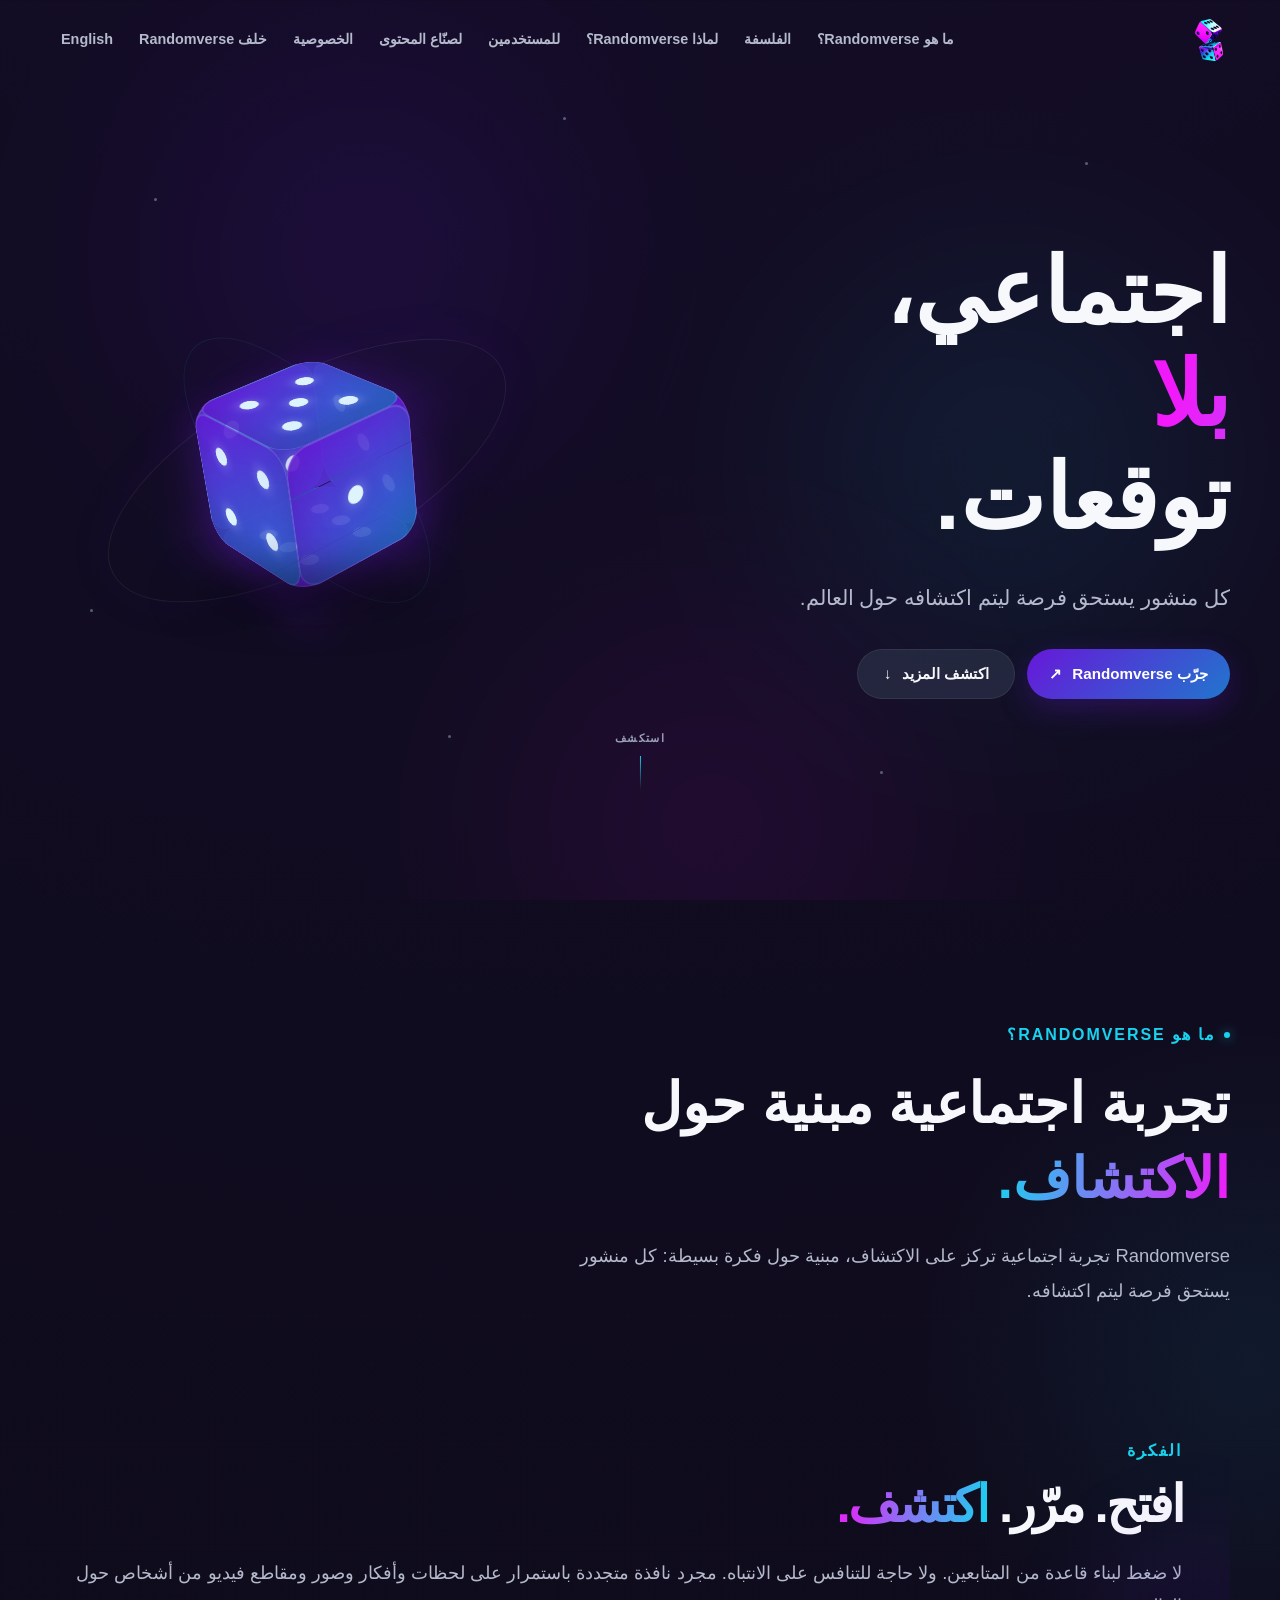
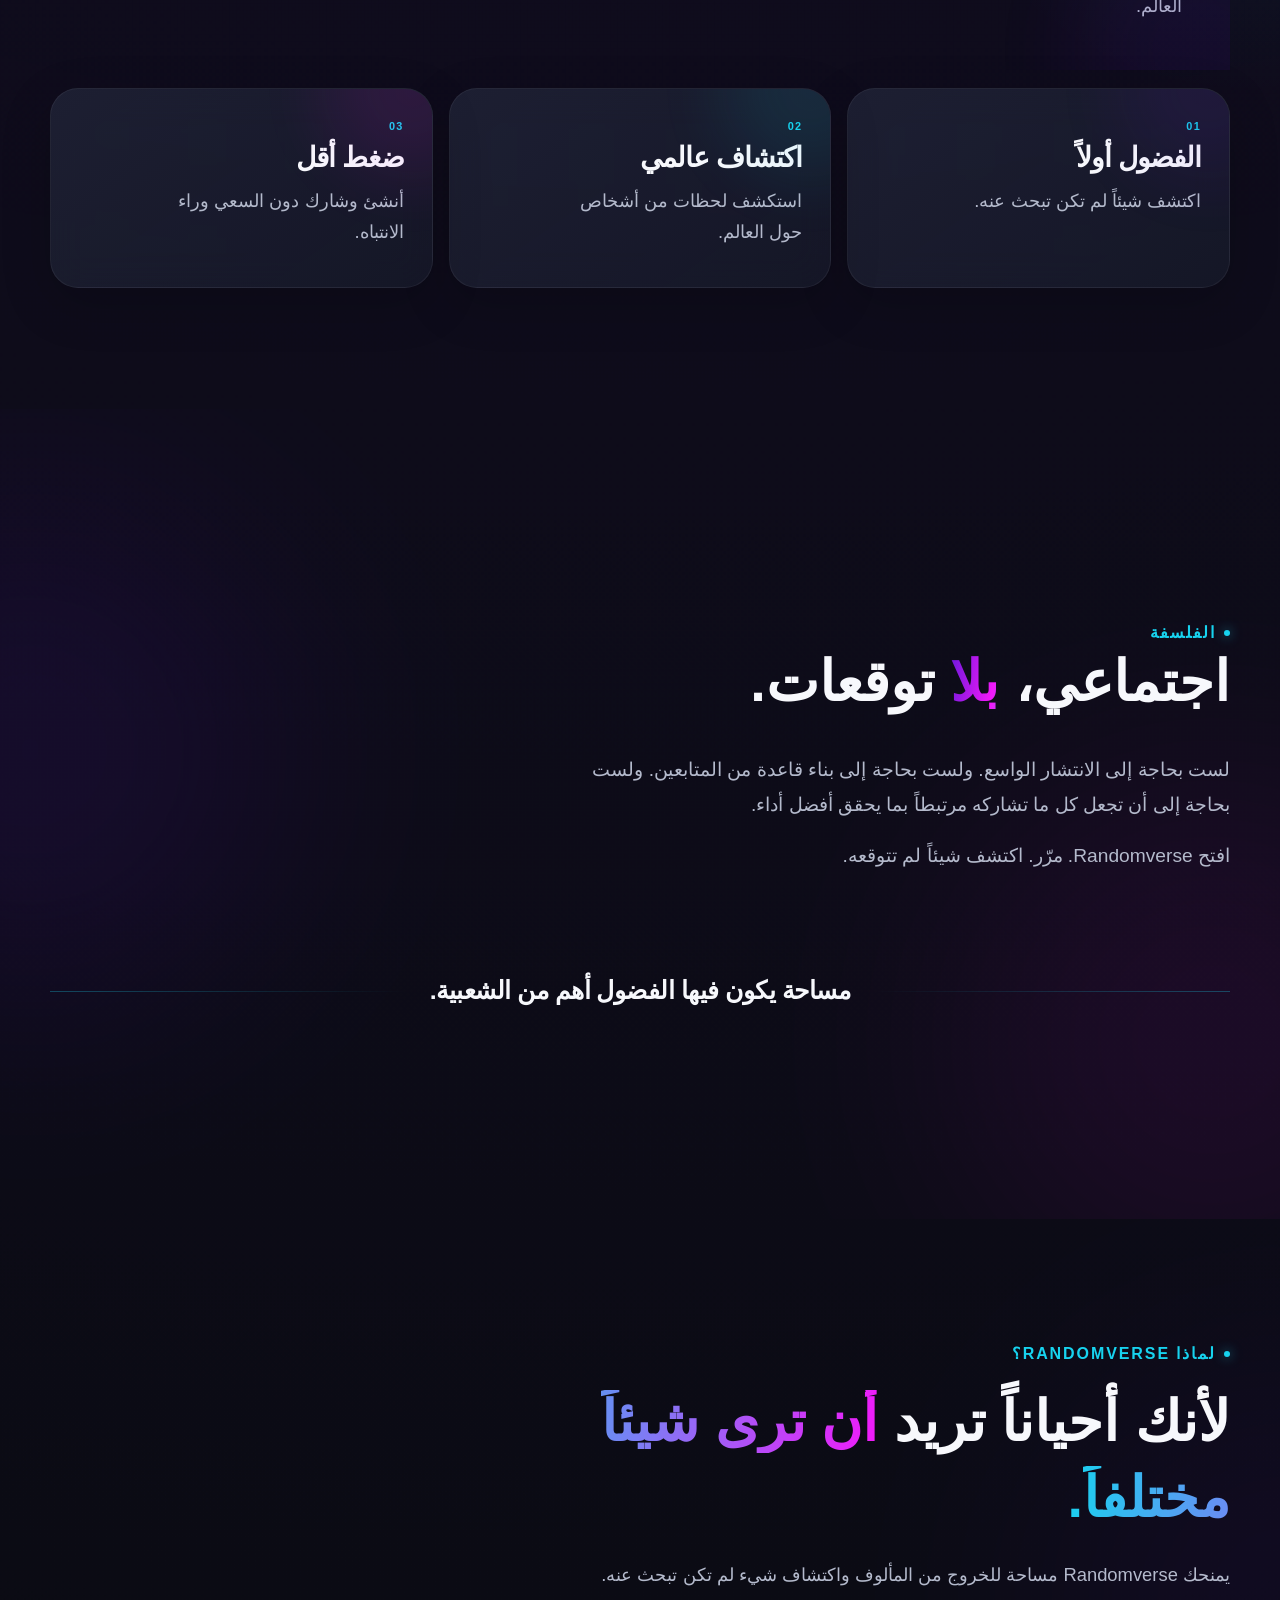
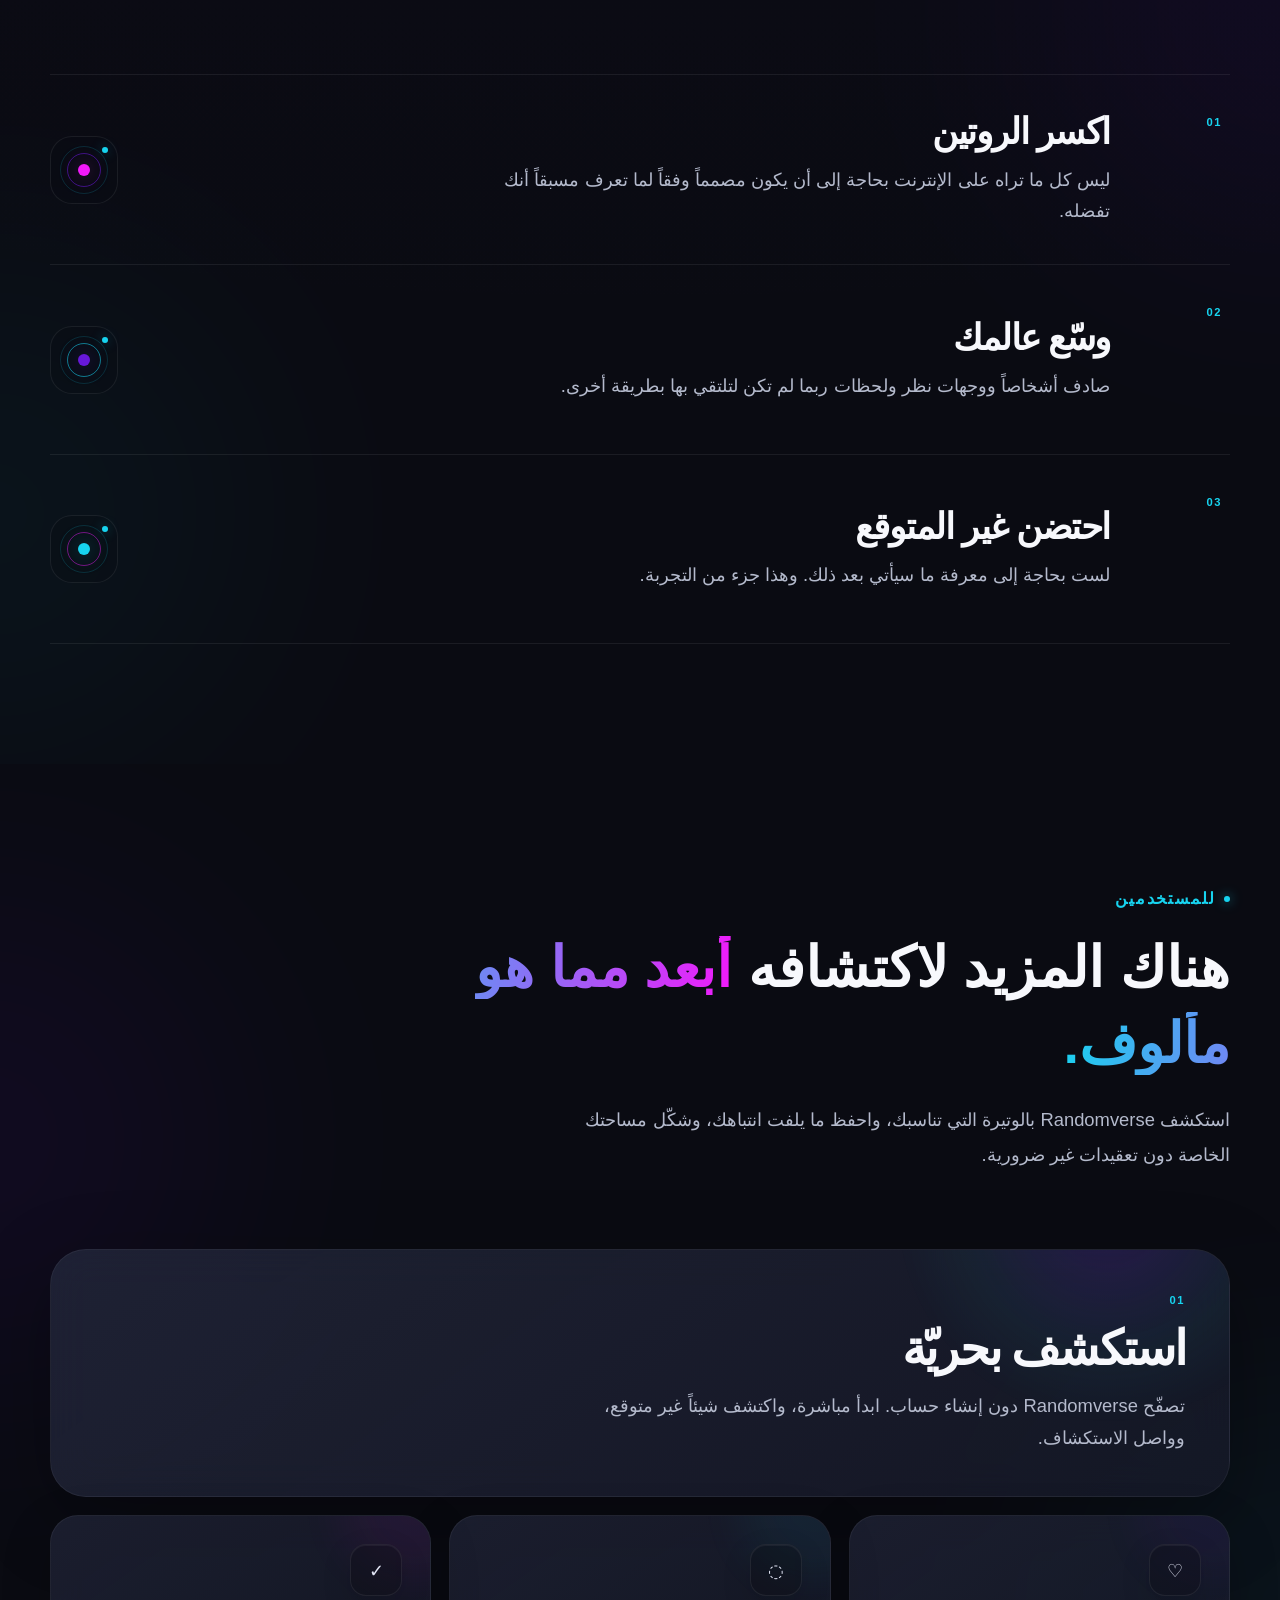
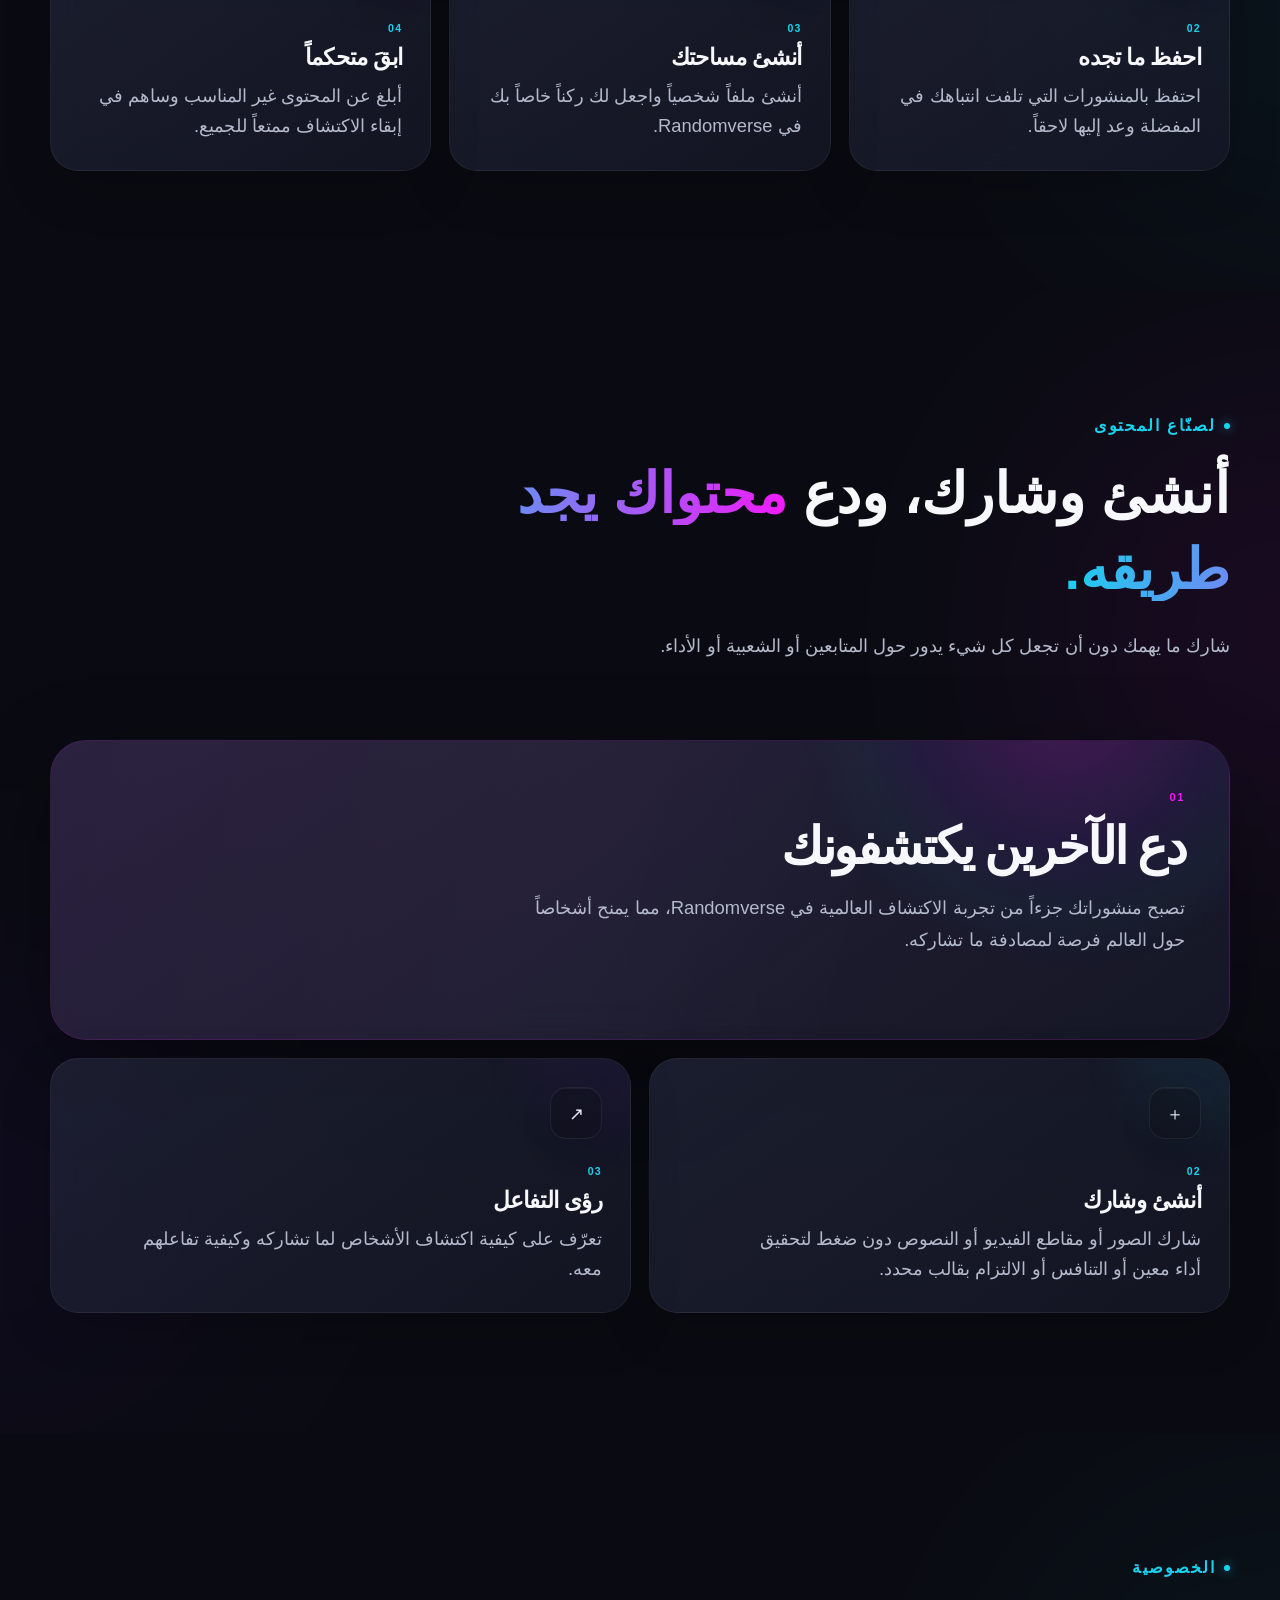
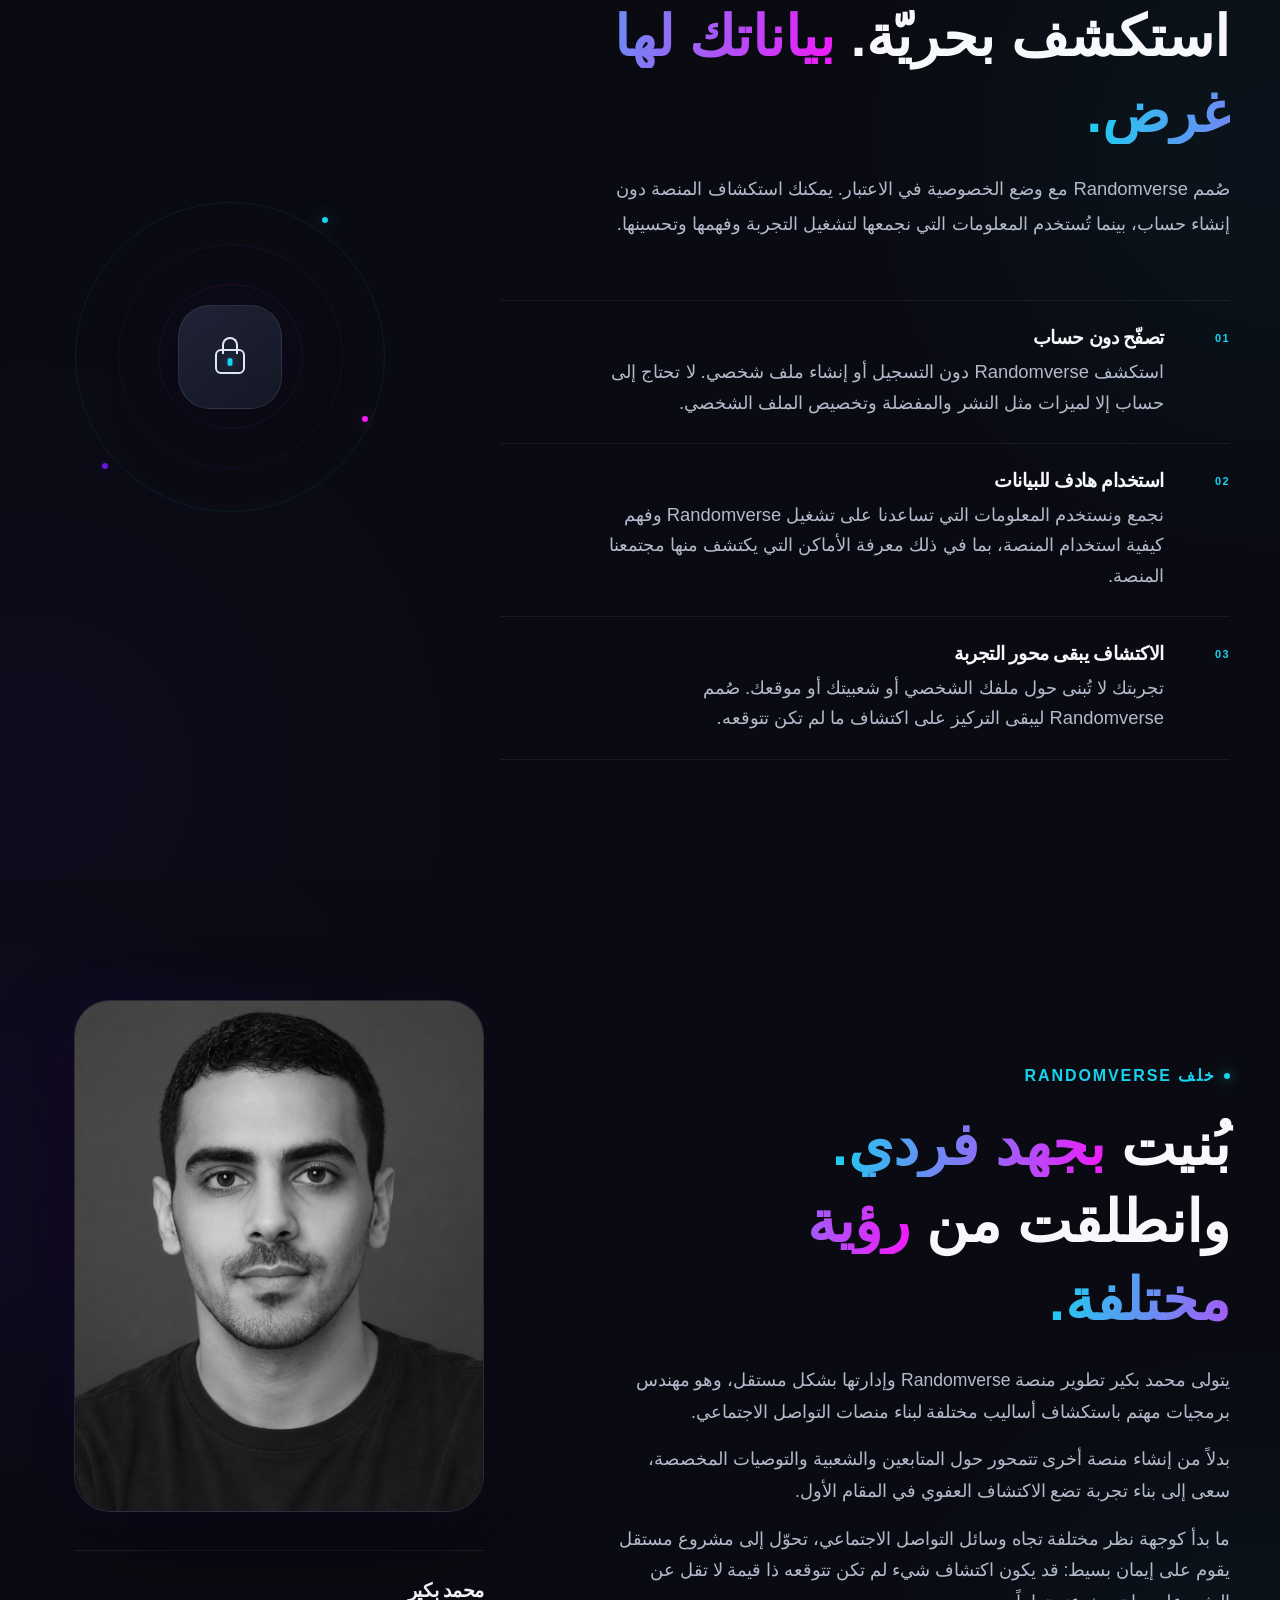
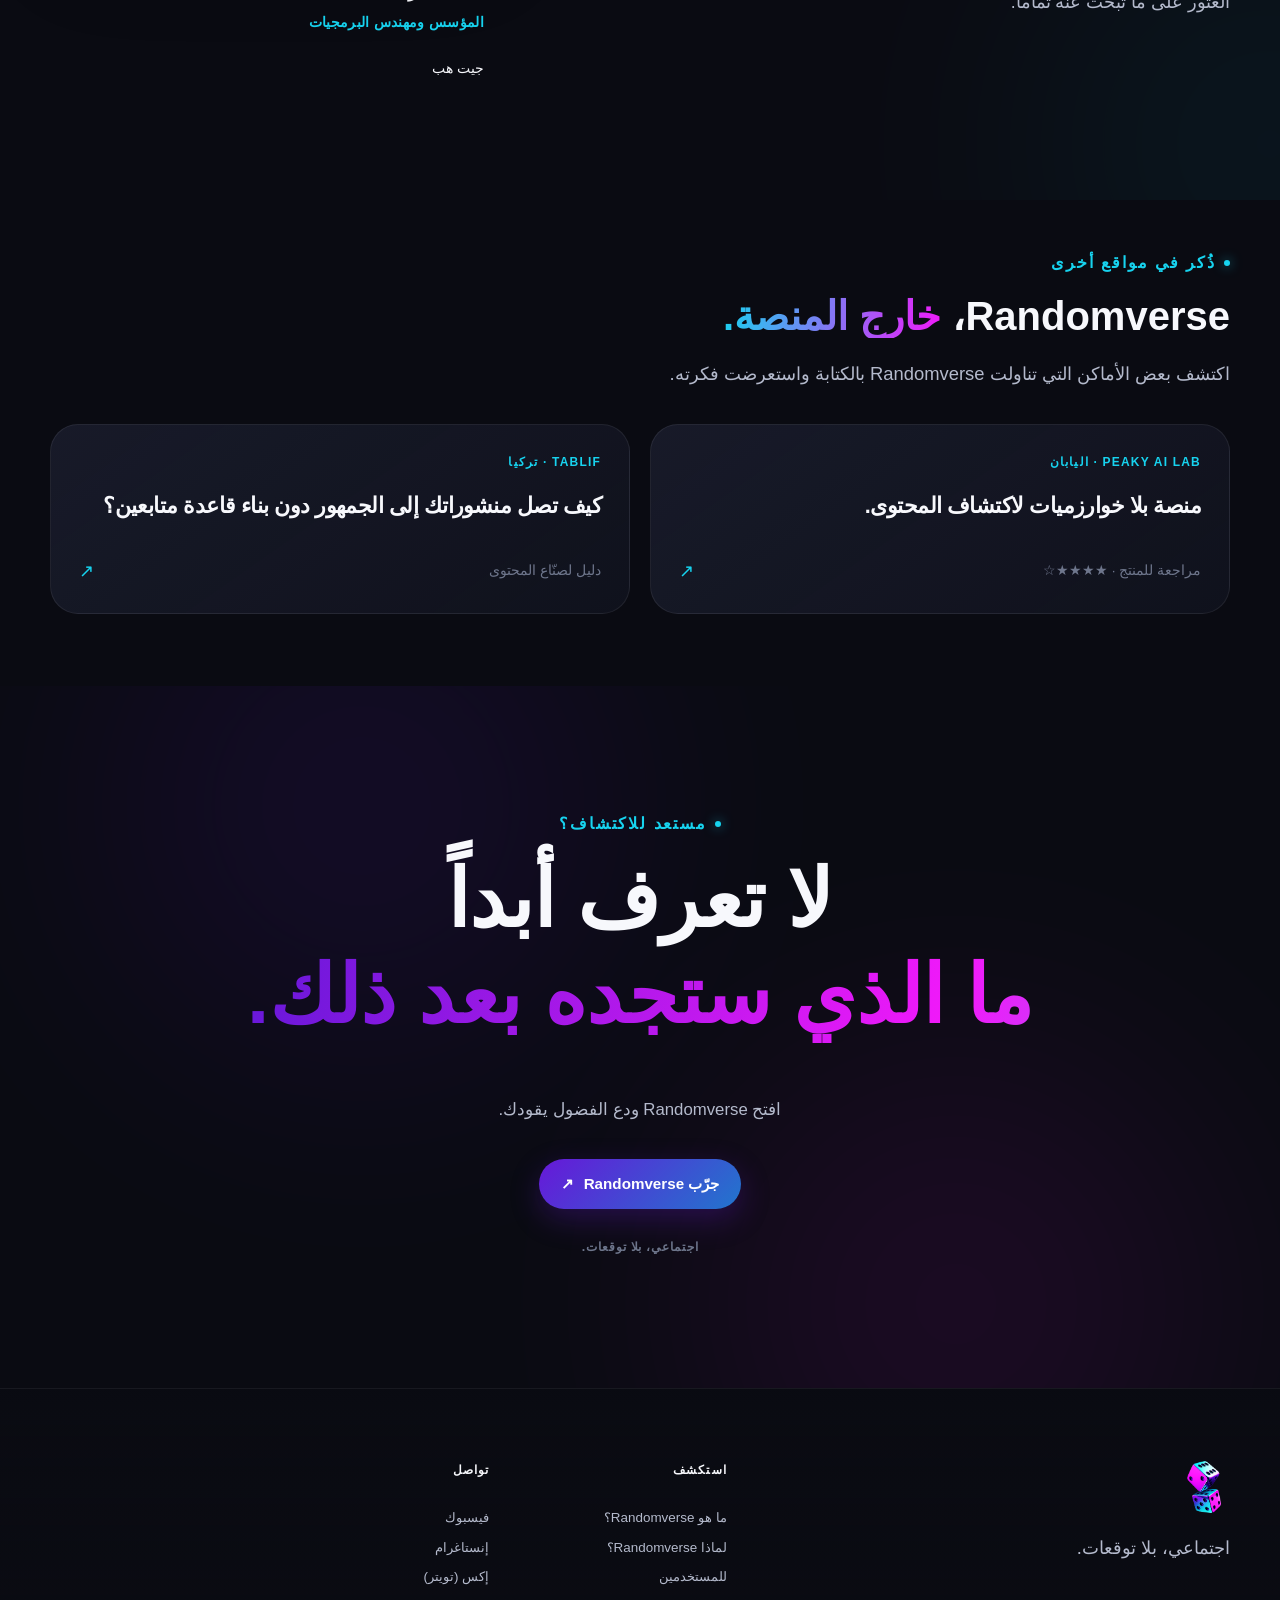
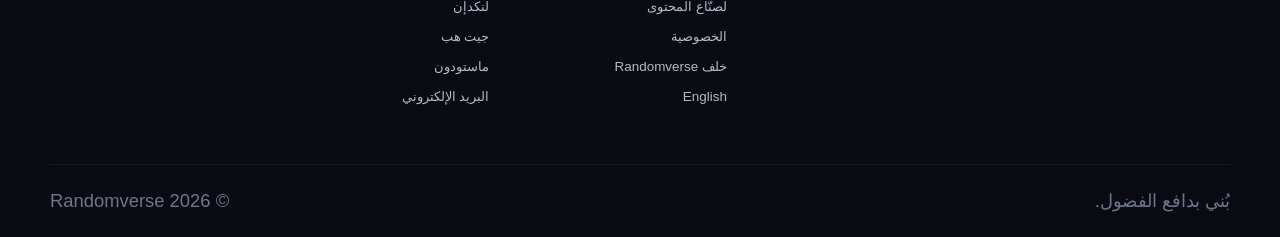
==== commit 6dc2cebc: "Add founder identity section to enhance profile visibility" ====
--- a/ar/index.html
+++ b/ar/index.html
@@ -77,6 +77,14 @@
         "url": "https://randomverse-social.github.io/ar/",
         "logo": "https://ggkghtuxlwnkmwrwtows.supabase.co/storage/v1/object/public/logo/logo.png",
         "description": "منصة اجتماعية تركز على اكتشاف المحتوى بشكل عفوي.",
+        "founder": {
+          "@type": "Person",
+          "@id": "https://randomverse-social.github.io/#mohammed-bokir",
+          "name": "Mohammed Bokir",
+          "url": "https://randomverse-social.github.io/#behind-randomverse",
+          "jobTitle": "Founder and Independent Software Engineer",
+          "sameAs": ["https://github.com/MohammedBokir"]
+        },
         "sameAs": [
           "https://linkedin.com/company/randomverse",
           "https://github.com/randomverse-social",
@@ -745,34 +753,6 @@
                 />
               </div>
 
-              <span class="founder__portrait-caption"> خلف Randomverse. </span>
-            </div>
-
-            <div class="founder__content reveal">
-              <p class="eyebrow">خلف Randomverse</p>
-
-              <h2 class="section-title">
-                بُنيت <span class="gradient-text">بجهد فردي.</span> وانطلقت من
-                <span class="gradient-text">رؤية مختلفة.</span>
-              </h2>
-
-              <p class="founder__description">
-                يتولى محمد بكير تطوير منصة Randomverse وإدارتها بشكل مستقل، وهو
-                مهندس برمجيات مهتم باستكشاف أساليب مختلفة لبناء منصات التواصل
-                الاجتماعي.
-              </p>
-
-              <p class="founder__description">
-                بدلاً من إنشاء منصة أخرى تتمحور حول المتابعين والشعبية والتوصيات
-                المخصصة، سعى إلى بناء تجربة تضع الاكتشاف العفوي في المقام الأول.
-              </p>
-
-              <p class="founder__description">
-                ما بدأ كوجهة نظر مختلفة تجاه وسائل التواصل الاجتماعي، تحوّل إلى
-                مشروع مستقل يقوم على إيمان بسيط: قد يكون اكتشاف شيء لم تكن
-                تتوقعه ذا قيمة لا تقل عن العثور على ما تبحث عنه تماماً.
-              </p>
-
               <div class="founder__identity">
                 <span class="founder__name">محمد بكير</span>
                 <span class="founder__role"> المؤسس ومهندس البرمجيات </span>
@@ -788,15 +768,41 @@
                   </a>
 
                   <!-- <a
-                    href="https://www.linkedin.com/in/YOUR_USERNAME/"
-                    target="_blank"
-                    rel="noopener noreferrer"
-                    aria-label="LinkedIn profile"
-                  >
-                    LinkedIn
-                  </a> -->
-                </div>
-              </div>
+                                                href="https://www.linkedin.com/in/YOUR_USERNAME/"
+                                                target="_blank"
+                                                rel="noopener noreferrer"
+                                                aria-label="LinkedIn profile"
+                                              >
+                                                LinkedIn
+                                              </a> -->
+                </div>
+              </div>
+            </div>
+
+            <div class="founder__content reveal">
+              <p class="eyebrow">خلف Randomverse</p>
+
+              <h2 class="section-title">
+                بُنيت <span class="gradient-text">بجهد فردي.</span> وانطلقت من
+                <span class="gradient-text">رؤية مختلفة.</span>
+              </h2>
+
+              <p class="founder__description">
+                يتولى محمد بكير تطوير منصة Randomverse وإدارتها بشكل مستقل، وهو
+                مهندس برمجيات مهتم باستكشاف أساليب مختلفة لبناء منصات التواصل
+                الاجتماعي.
+              </p>
+
+              <p class="founder__description">
+                بدلاً من إنشاء منصة أخرى تتمحور حول المتابعين والشعبية والتوصيات
+                المخصصة، سعى إلى بناء تجربة تضع الاكتشاف العفوي في المقام الأول.
+              </p>
+
+              <p class="founder__description">
+                ما بدأ كوجهة نظر مختلفة تجاه وسائل التواصل الاجتماعي، تحوّل إلى
+                مشروع مستقل يقوم على إيمان بسيط: قد يكون اكتشاف شيء لم تكن
+                تتوقعه ذا قيمة لا تقل عن العثور على ما تبحث عنه تماماً.
+              </p>
             </div>
           </div>
         </div>
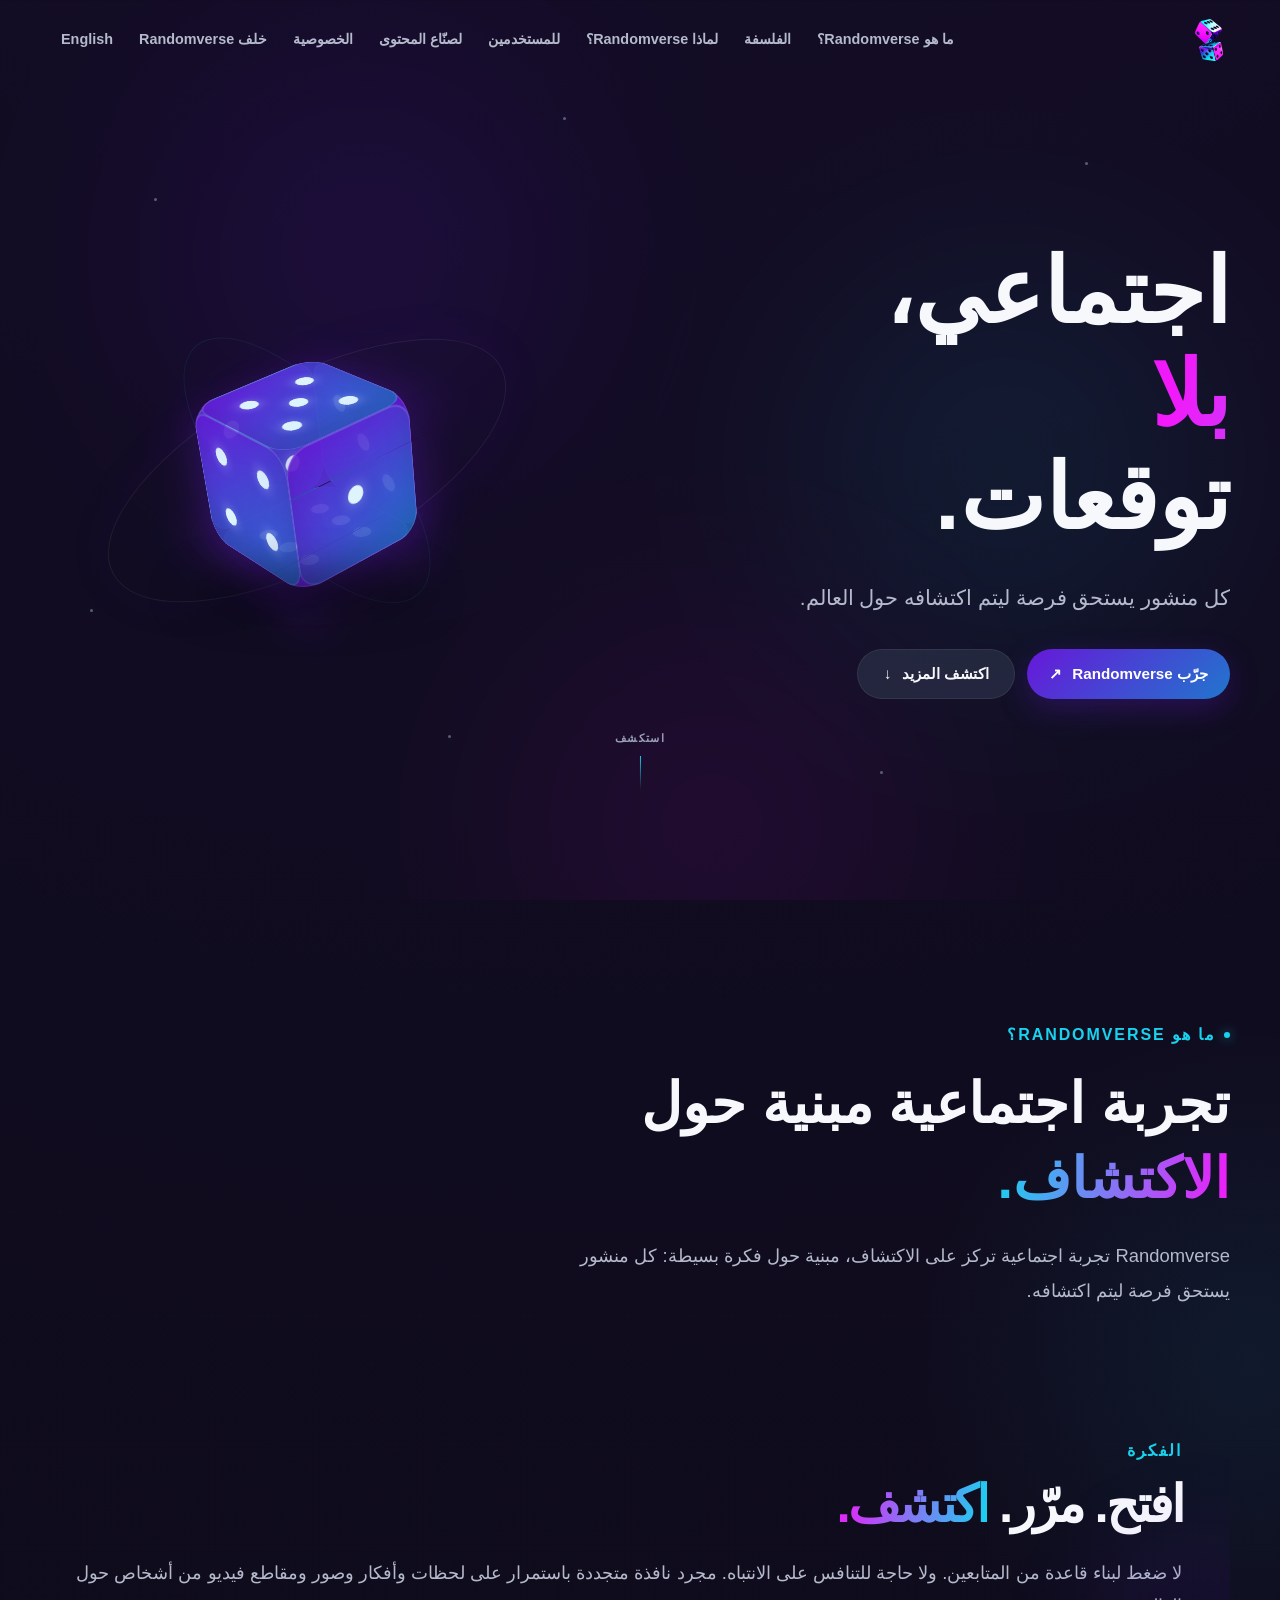
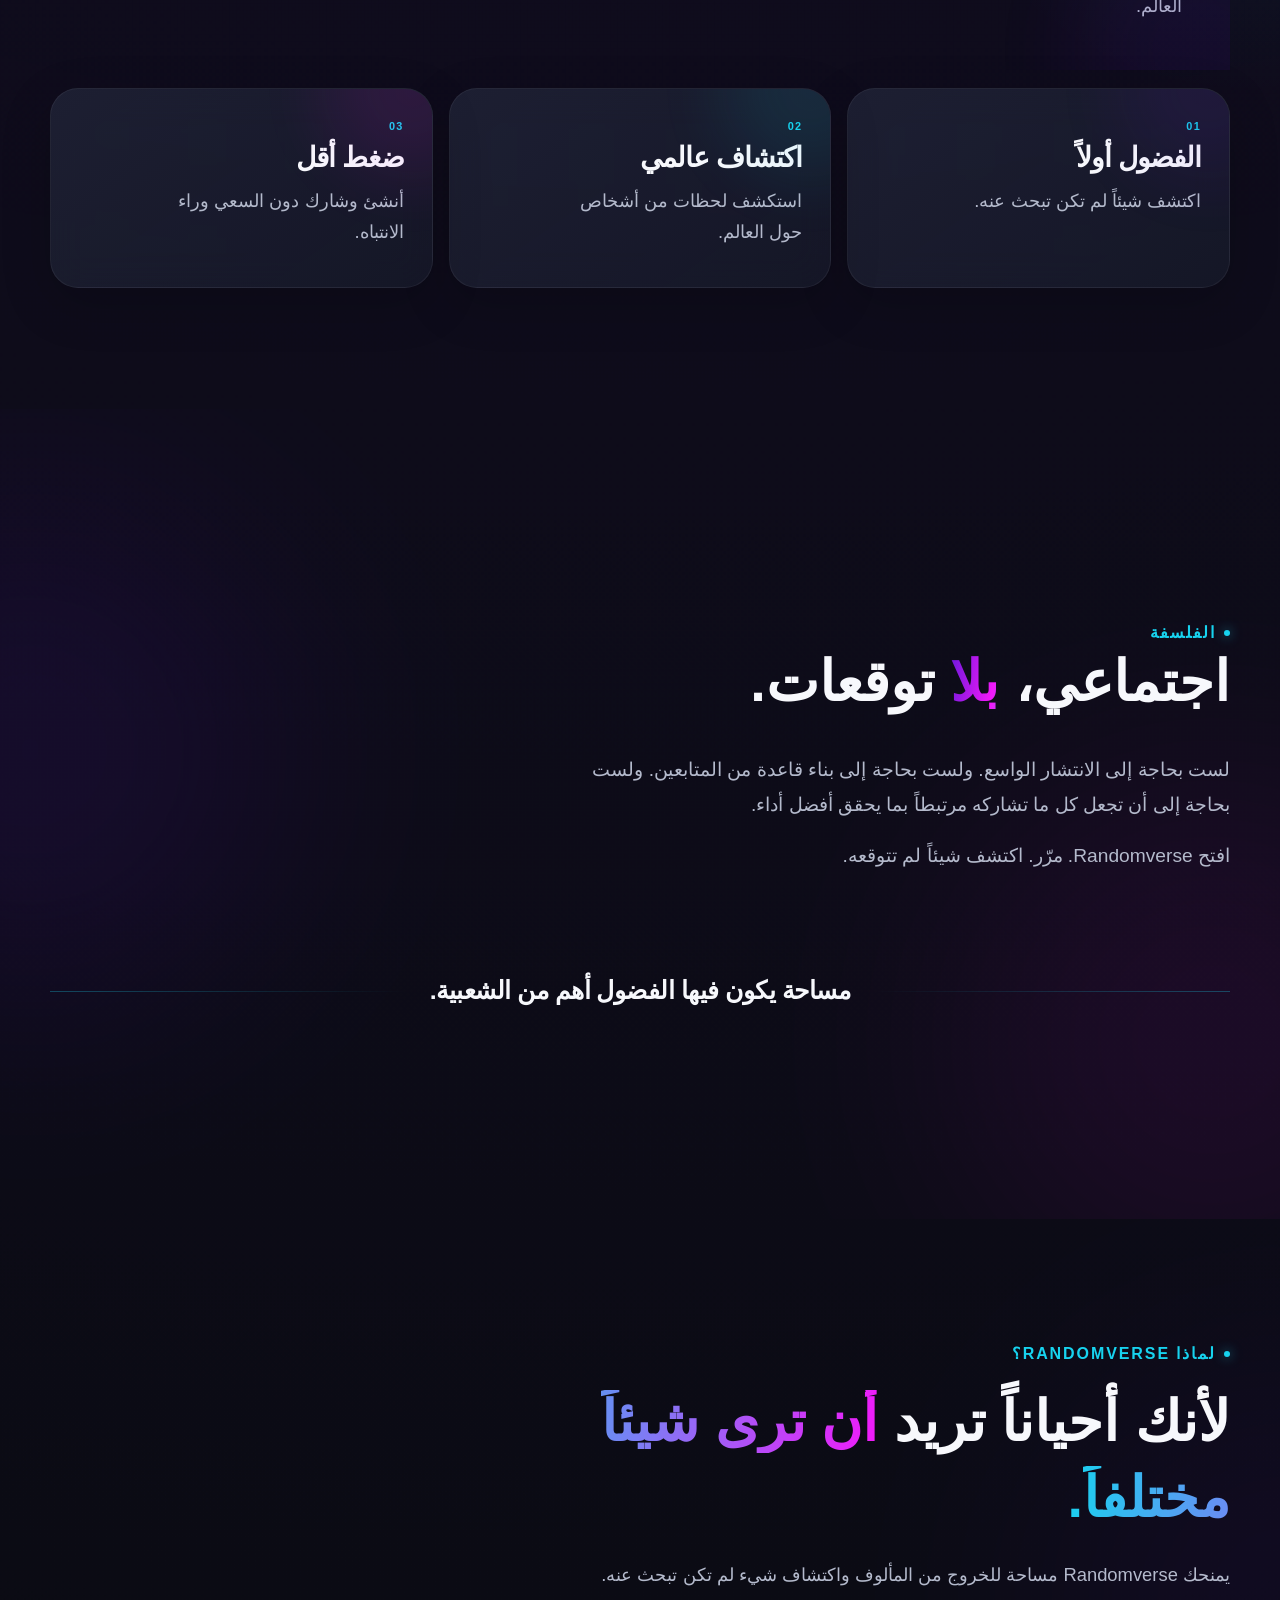
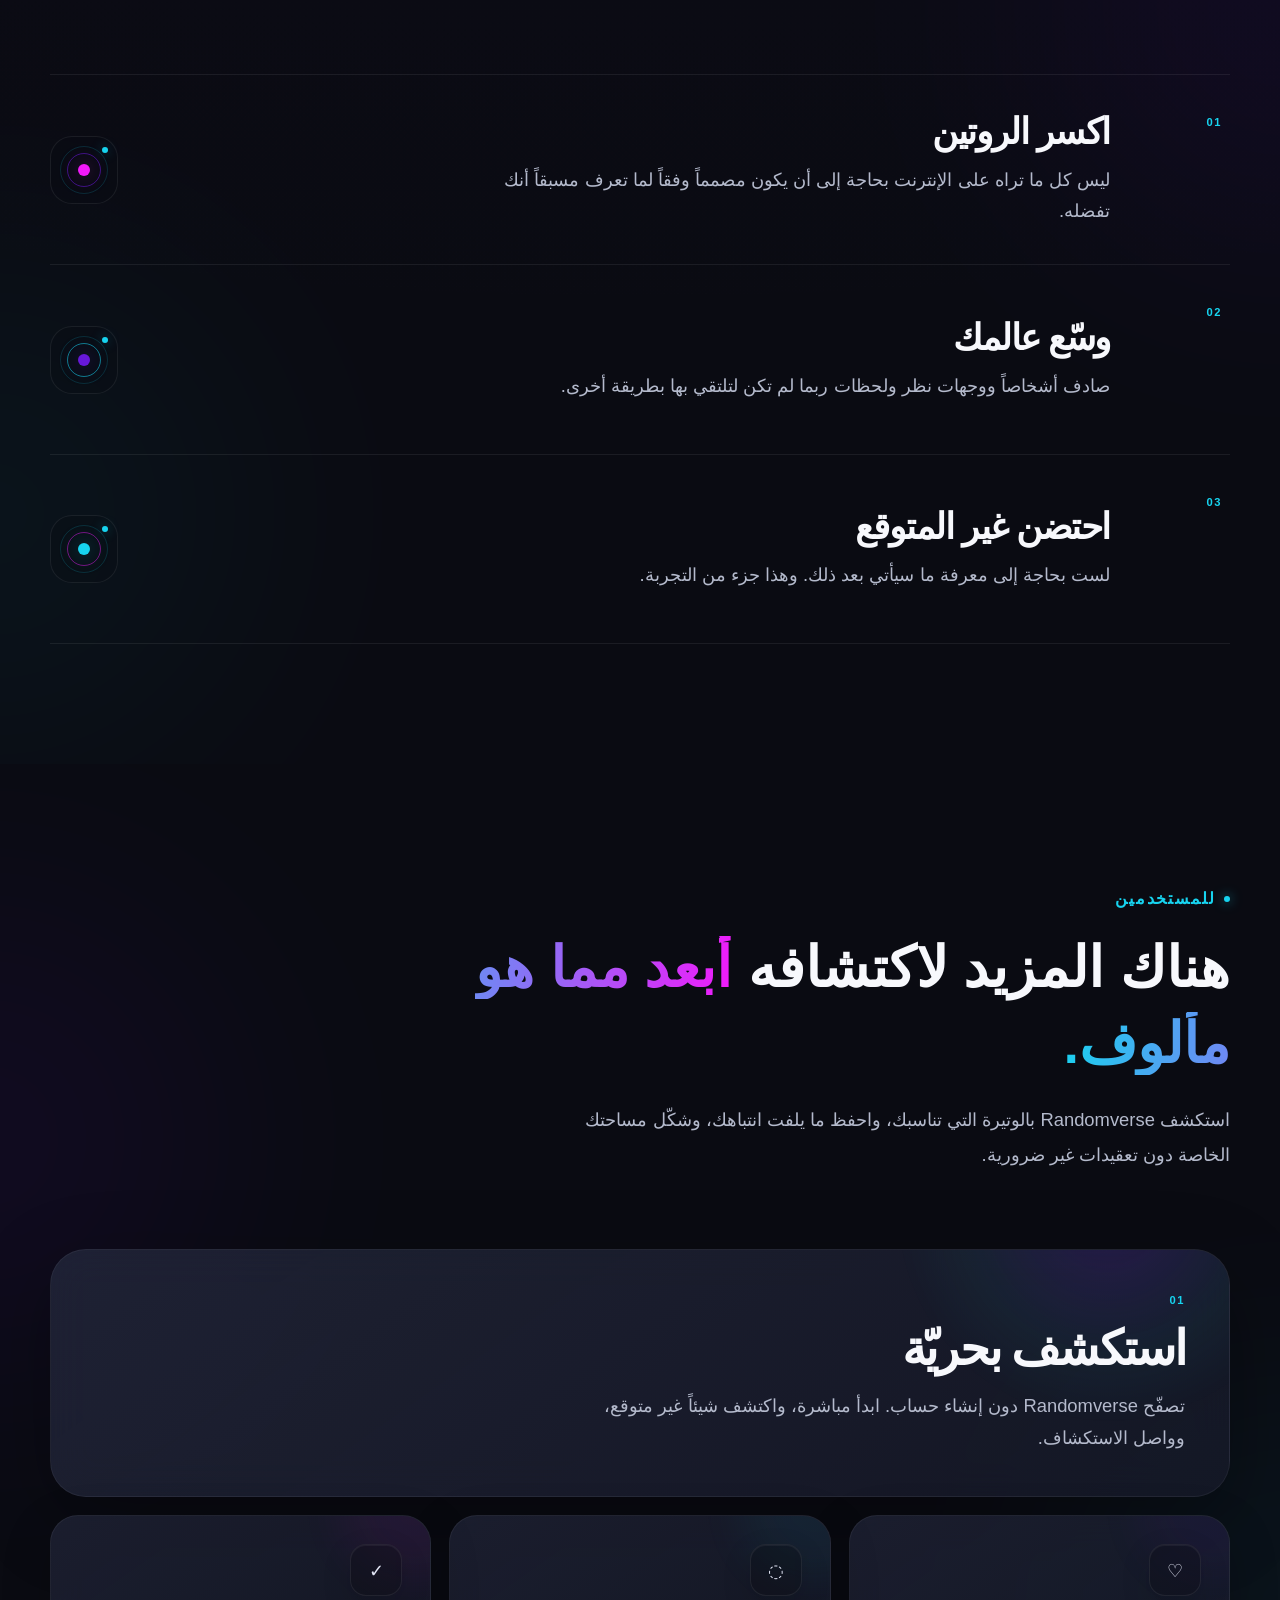
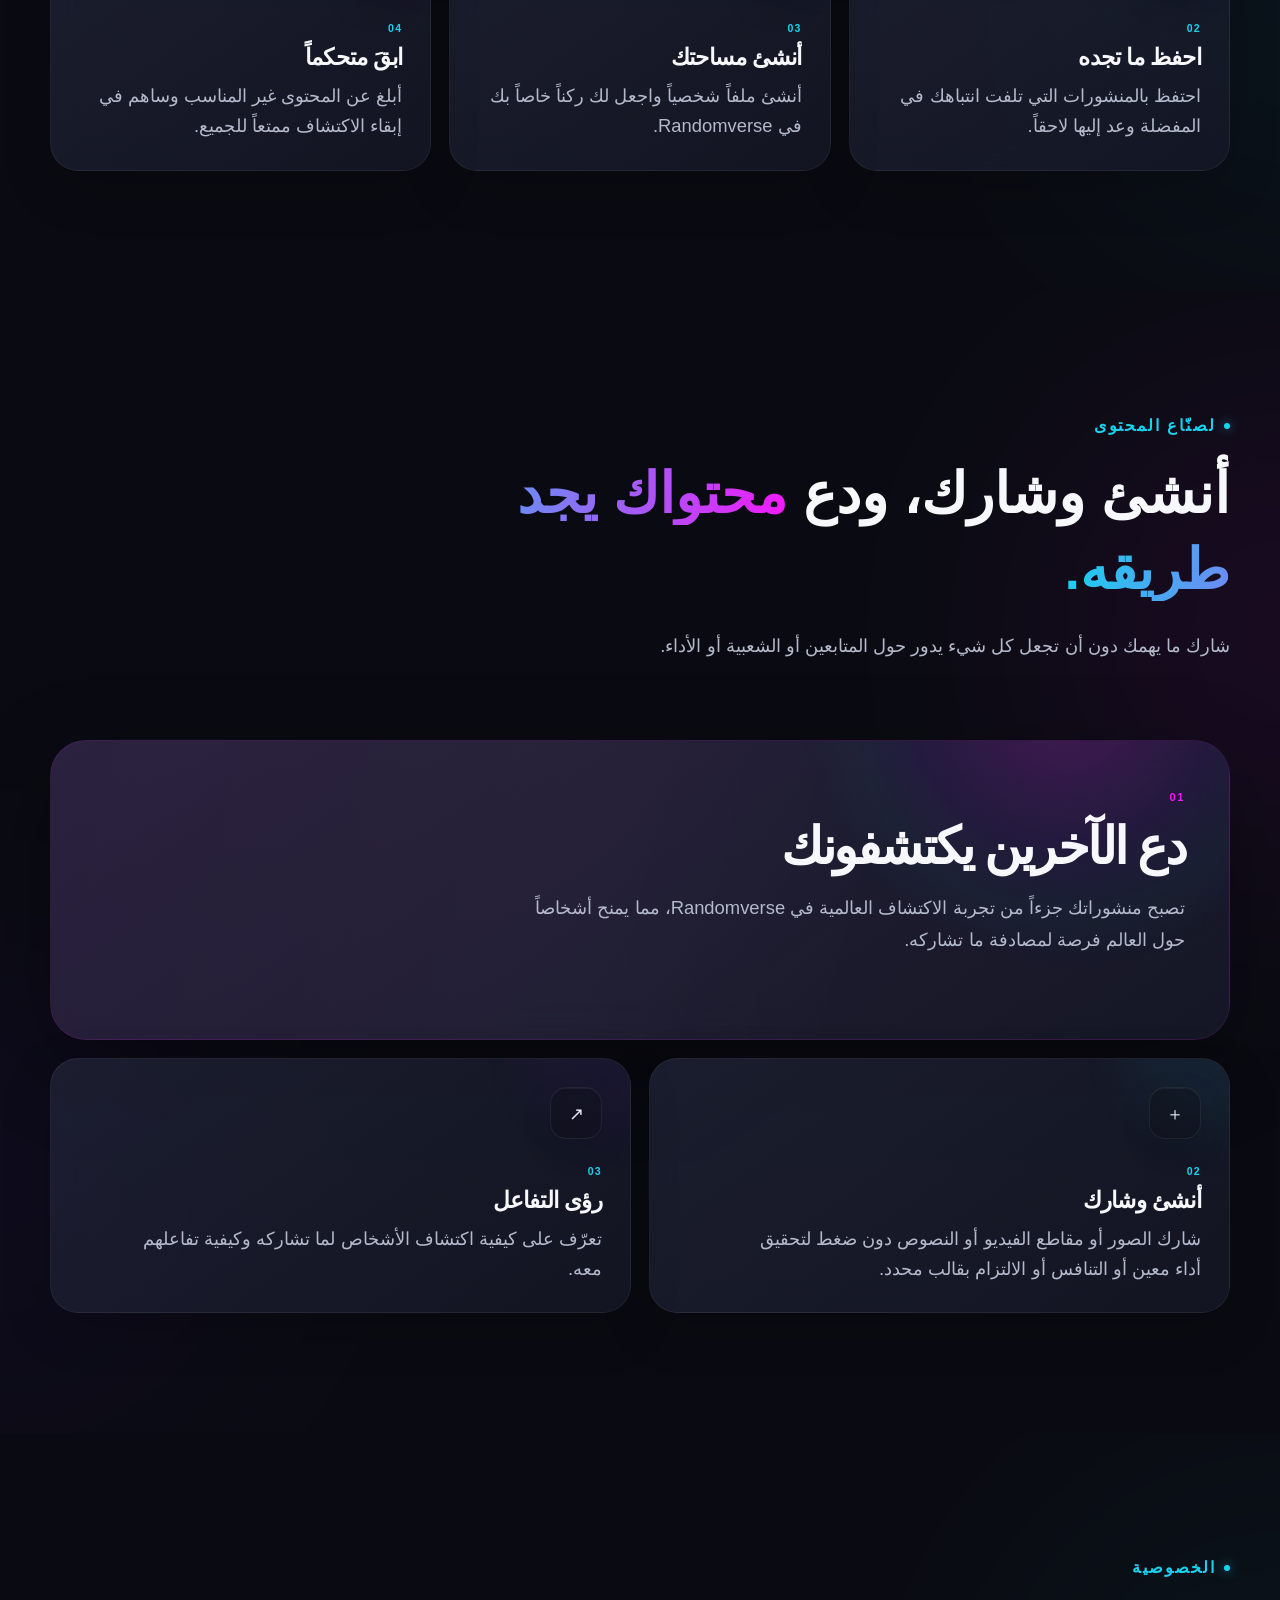
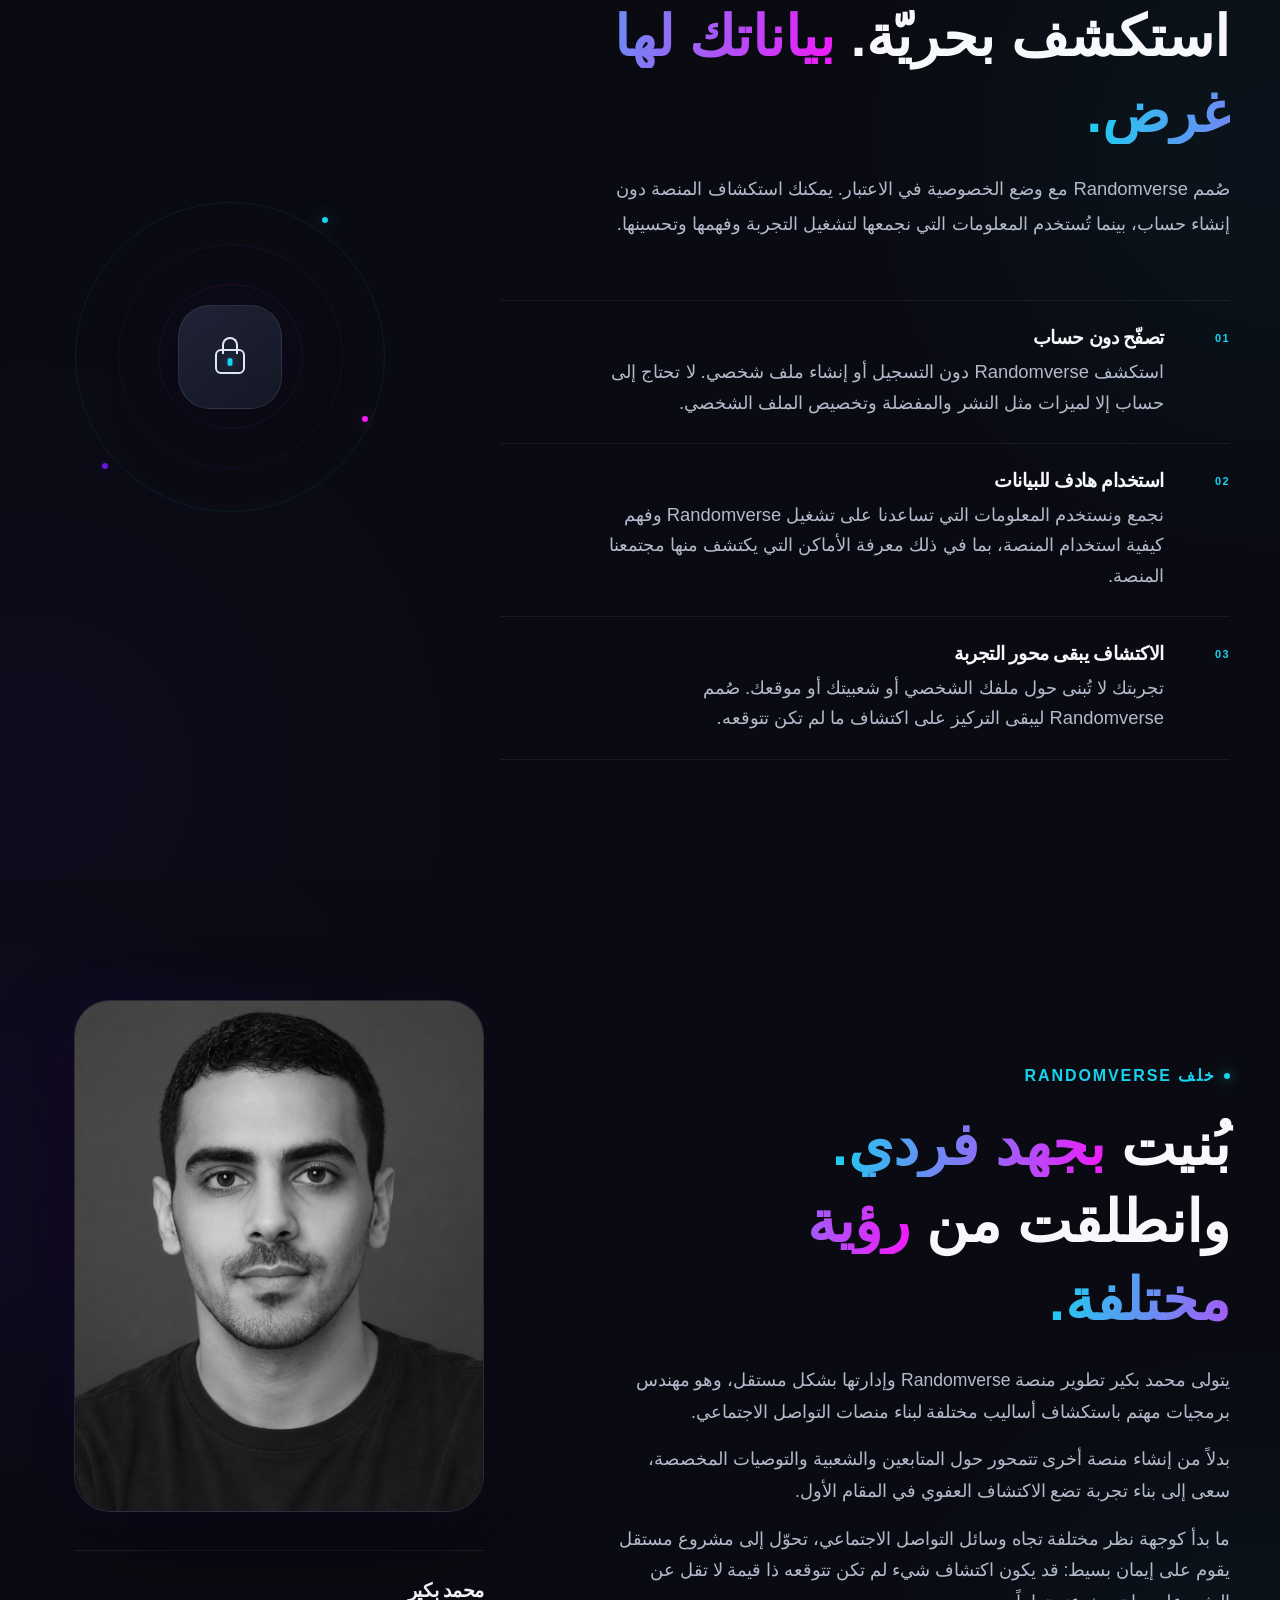
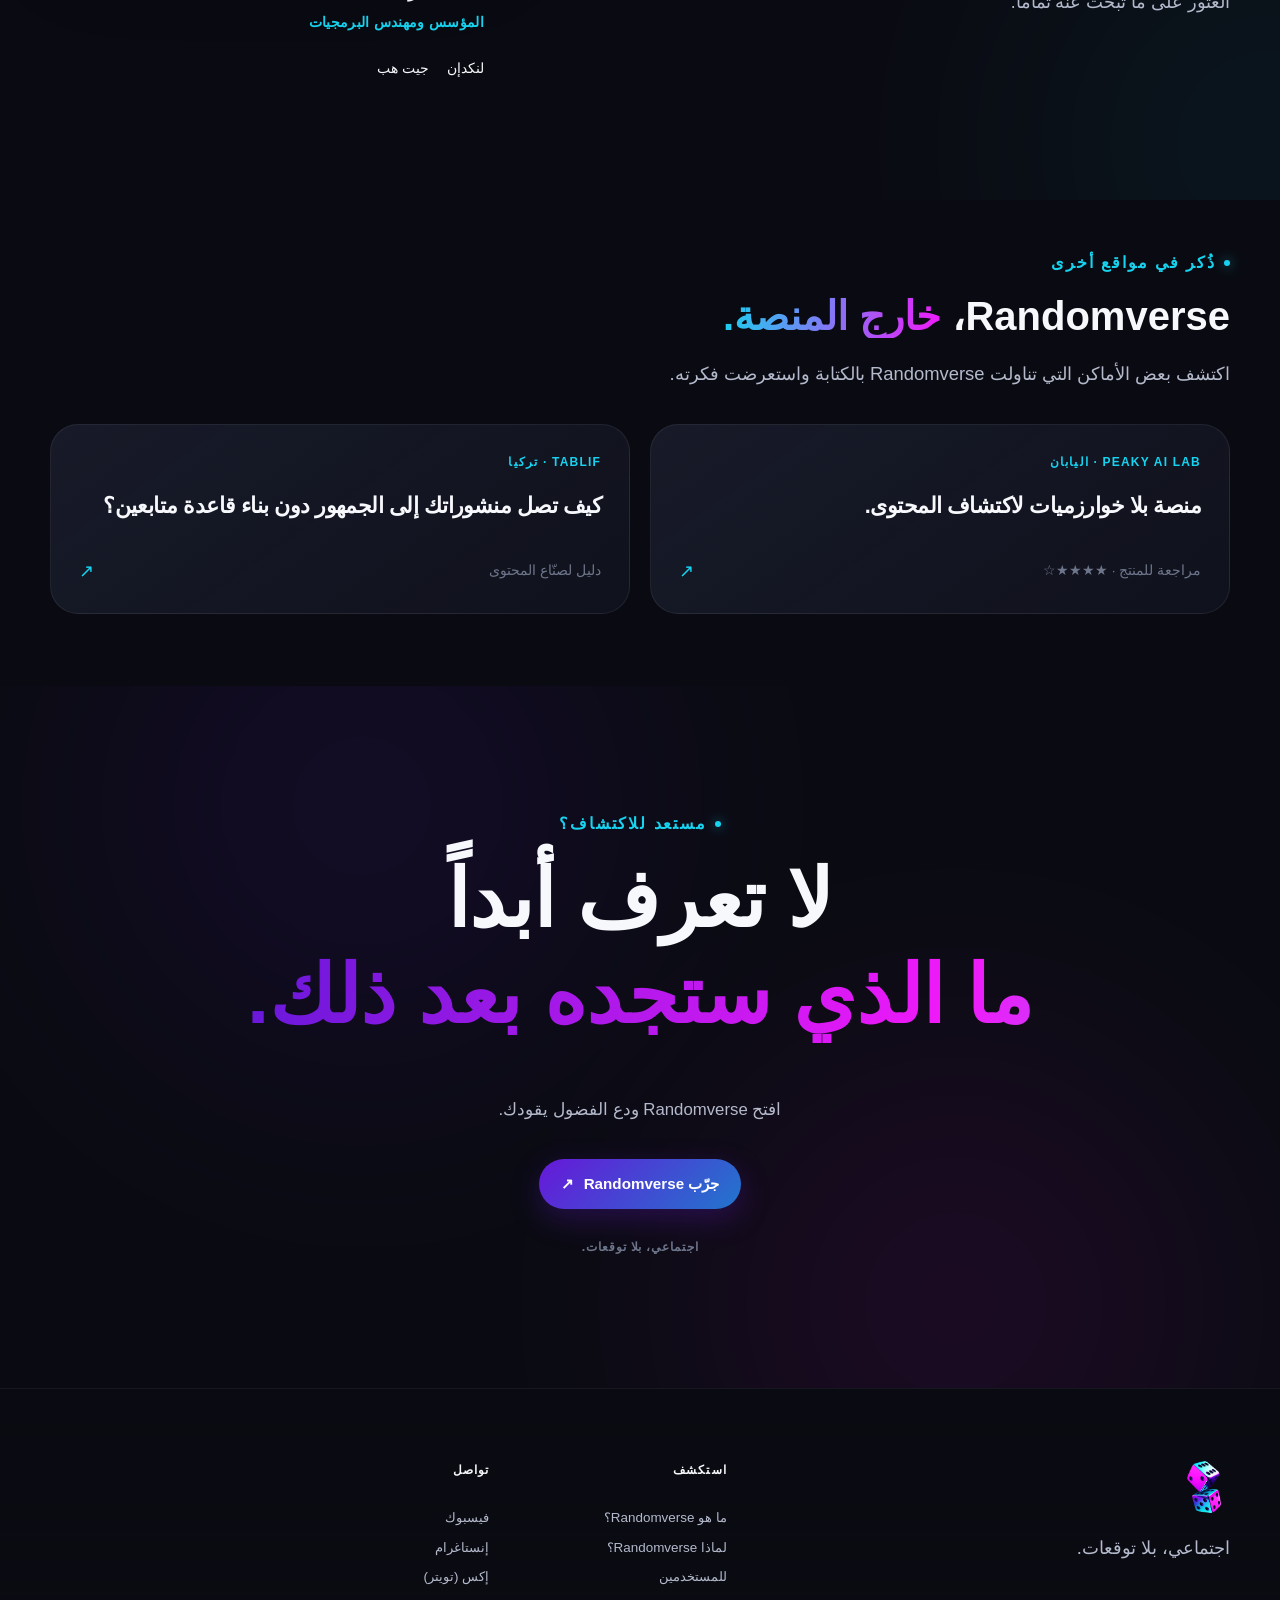
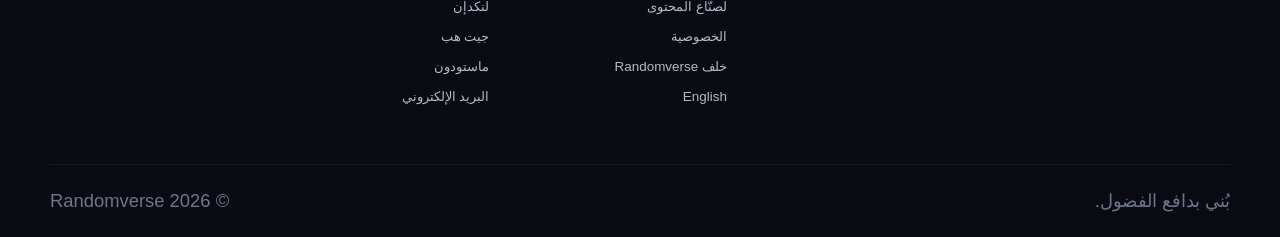
==== commit 52a1ea5c: "Add LinkedIn profile link to founder's section for enhanced visibility" ====
--- a/ar/index.html
+++ b/ar/index.html
@@ -83,7 +83,10 @@
           "name": "Mohammed Bokir",
           "url": "https://randomverse-social.github.io/#behind-randomverse",
           "jobTitle": "Founder and Independent Software Engineer",
-          "sameAs": ["https://github.com/MohammedBokir"]
+          "sameAs": [
+            "https://github.com/MohammedBokir",
+            "https://ae.linkedin.com/in/mohammed-bokir-b75548451"
+          ]
         },
         "sameAs": [
           "https://linkedin.com/company/randomverse",
@@ -759,6 +762,15 @@
 
                 <div class="founder__links">
                   <a
+                    href="https://ae.linkedin.com/in/mohammed-bokir-b75548451/"
+                    target="_blank"
+                    rel="noopener noreferrer"
+                    aria-label="LinkedIn profile"
+                  >
+                    لنكدإن
+                  </a>
+
+                  <a
                     href="https://github.com/MohammedBokir"
                     target="_blank"
                     rel="noopener noreferrer"
@@ -766,15 +778,6 @@
                   >
                     جيت هب
                   </a>
-
-                  <!-- <a
-                                                href="https://www.linkedin.com/in/YOUR_USERNAME/"
-                                                target="_blank"
-                                                rel="noopener noreferrer"
-                                                aria-label="LinkedIn profile"
-                                              >
-                                                LinkedIn
-                                              </a> -->
                 </div>
               </div>
             </div>
--- a/css/founder.css
+++ b/css/founder.css
@@ -14,13 +14,10 @@
 
 .founder__glow {
   position: absolute;
-
   width: 480px;
   height: 480px;
-
   border-radius: 50%;
   filter: blur(130px);
-
   pointer-events: none;
   z-index: -1;
 }
@@ -28,20 +25,16 @@
 .founder__glow--one {
   top: 5%;
   left: -20%;
-
   background: var(--primary);
   opacity: 0.09;
-
   animation: founder-drift-one 16s ease-in-out infinite;
 }
 
 .founder__glow--two {
   right: -18%;
   bottom: -20%;
-
   background: var(--secondary);
   opacity: 0.055;
-
   animation: founder-drift-two 19s ease-in-out infinite;
 }
 
@@ -49,16 +42,46 @@
    LAYOUT
    ========================================================= */
 
-.founder__layout {
+/* English: Content left, portrait right */
+[dir="ltr"] .founder__layout {
   display: grid;
-
-  grid-template-columns:
-    minmax(280px, 0.85fr)
-    minmax(0, 1.15fr);
-
+  grid-template-columns: minmax(0, 1.15fr) minmax(280px, 0.85fr);
+  grid-template-areas: "content portrait";
   align-items: center;
-
   gap: clamp(55px, 8vw, 110px);
+  direction: ltr;
+}
+
+[dir="ltr"] .founder__content {
+  grid-area: content;
+  direction: ltr;
+  text-align: left;
+}
+
+[dir="ltr"] .founder__portrait {
+  grid-area: portrait;
+  direction: ltr;
+}
+
+/* Arabic: Portrait left, content right */
+[dir="rtl"] .founder__layout {
+  display: grid;
+  grid-template-columns: minmax(280px, 0.85fr) minmax(0, 1.15fr);
+  grid-template-areas: "portrait content";
+  align-items: center;
+  gap: clamp(55px, 8vw, 110px);
+  direction: ltr;
+}
+
+[dir="rtl"] .founder__portrait {
+  grid-area: portrait;
+  direction: rtl;
+}
+
+[dir="rtl"] .founder__content {
+  grid-area: content;
+  direction: rtl;
+  text-align: right;
 }
 
 /* =========================================================
@@ -67,22 +90,16 @@
 
 .founder__portrait {
   position: relative;
-
   width: 100%;
   max-width: 410px;
-
   justify-self: center;
 }
 
 .founder__portrait-frame {
   position: relative;
-
   width: 100%;
-
   aspect-ratio: 4 / 5;
-
   overflow: hidden;
-
   border-radius: var(--radius-xl);
 
   background: linear-gradient(
@@ -100,7 +117,6 @@
 
 .founder__portrait-frame::after {
   content: "";
-
   position: absolute;
   inset: 0;
 
@@ -112,10 +128,8 @@
 .founder__portrait-frame img {
   width: 100%;
   height: 100%;
-
   object-fit: cover;
   object-position: center;
-
   transition: transform 700ms var(--ease-standard);
 }
 
@@ -129,16 +143,11 @@
 
 .founder__portrait-caption {
   display: block;
-
   margin-top: 20px;
-
   color: var(--disabled-text);
-
   font-size: 0.85rem;
   font-weight: 500;
-
   letter-spacing: 0.025em;
-
   text-align: center;
 }
 
@@ -152,7 +161,6 @@
 
 .founder__content .section-title {
   max-width: 650px;
-
   font-size: clamp(2.7rem, 4.5vw, 3.8rem);
 }
 
@@ -162,11 +170,8 @@
 
 .founder__description {
   max-width: 620px;
-
   margin-top: 25px;
-
   color: var(--secondary-text);
-
   font-size: clamp(1rem, 1.5vw, 1.1rem);
   line-height: 1.8;
 }
@@ -183,18 +188,14 @@
   display: flex;
   flex-direction: column;
   align-items: flex-start;
-
   gap: 5px;
-
   margin-top: 38px;
   padding-top: 25px;
-
   border-top: 1px solid rgba(255, 255, 255, 0.08);
 }
 
 .founder__name {
   color: var(--primary-text);
-
   font-size: 1.2rem;
   font-weight: 750;
   letter-spacing: -0.025em;
@@ -202,128 +203,15 @@
 
 .founder__role {
   color: var(--secondary);
-
   font-size: 0.85rem;
   font-weight: 600;
   letter-spacing: 0.025em;
 }
 
 /* =========================================================
-   ANIMATIONS
-   ========================================================= */
-
-@keyframes founder-drift-one {
-  0%,
-  100% {
-    transform: translate3d(0, 0, 0);
-  }
-
-  50% {
-    transform: translate3d(30px, 25px, 0);
-  }
-}
-
-@keyframes founder-drift-two {
-  0%,
-  100% {
-    transform: translate3d(0, 0, 0);
-  }
-
-  50% {
-    transform: translate3d(-30px, -25px, 0);
-  }
-}
-
-/* =========================================================
-   TABLET
-   ========================================================= */
-
-@media (max-width: 900px) {
-  .founder__layout {
-    grid-template-columns:
-      minmax(220px, 0.8fr)
-      minmax(0, 1.2fr);
-
-    gap: 45px;
-  }
-
-  .founder__content .section-title {
-    font-size: 2.8rem;
-  }
-
-  .founder__portrait {
-    max-width: 340px;
-  }
-}
-
-/* =========================================================
-   MOBILE
-   ========================================================= */
-
-@media (max-width: 700px) {
-  .founder__layout {
-    grid-template-columns: 1fr;
-
-    gap: 48px;
-  }
-
-  .founder__portrait {
-    width: min(100%, 340px);
-    max-width: none;
-
-    justify-self: start;
-  }
-
-  .founder__portrait-caption {
-    text-align: left;
-  }
-
-  .founder__content {
-    max-width: 100%;
-  }
-
-  .founder__content .section-title {
-    font-size: 2.7rem;
-  }
-}
-
-@media (max-width: 520px) {
-  .founder__layout {
-    gap: 38px;
-  }
-
-  .founder__portrait {
-    width: min(100%, 290px);
-  }
-
-  .founder__content .section-title {
-    font-size: 2.35rem;
-  }
-
-  .founder__description {
-    margin-top: 20px;
-
-    font-size: 1rem;
-    line-height: 1.75;
-  }
-
-  .founder__identity {
-    margin-top: 30px;
-  }
-}
-
-/* =========================================================
-   REDUCED MOTION
-   ========================================================= */
-
-@media (prefers-reduced-motion: reduce) {
-  .founder__glow,
-  .founder__portrait-frame img {
-    animation: none;
-    transition: none;
-  }
-}
-/* Founder social links */
+   SOCIAL LINKS
+   ========================================================= */
+
 .founder__links {
   display: flex;
   align-items: center;
@@ -339,6 +227,7 @@
   font-size: 0.9rem;
   font-weight: 500;
   text-decoration: none;
+
   transition:
     color 0.25s ease,
     transform 0.25s ease;
@@ -355,35 +244,140 @@
   border-radius: 3px;
 }
 
-@media (max-width: 700px) {
+/* =========================================================
+   ANIMATIONS
+   ========================================================= */
+
+@keyframes founder-drift-one {
+  0%,
+  100% {
+    transform: translate3d(0, 0, 0);
+  }
+
+  50% {
+    transform: translate3d(30px, 25px, 0);
+  }
+}
+
+@keyframes founder-drift-two {
+  0%,
+  100% {
+    transform: translate3d(0, 0, 0);
+  }
+
+  50% {
+    transform: translate3d(-30px, -25px, 0);
+  }
+}
+
+/* =========================================================
+   TABLET
+   ========================================================= */
+
+@media (max-width: 900px) {
+  .founder__layout {
+    gap: 45px;
+  }
+
+  .founder__content .section-title {
+    font-size: 2.8rem;
+  }
+
+  .founder__portrait {
+    max-width: 340px;
+  }
+}
+
+/* =========================================================
+MOBILE
+========================================================= */
+
+@media (max-width: 800px) {
+  [dir="ltr"] .founder__layout,
+  [dir="rtl"] .founder__layout {
+    display: flex;
+    flex-direction: column;
+    grid-template-columns: none;
+    grid-template-areas: none;
+    align-items: stretch;
+    gap: 38px;
+  }
+
+  /* Full text section first */
+  .founder__content {
+    order: 1;
+    width: 100%;
+    max-width: 100%;
+    grid-area: auto;
+  }
+
+  [dir="ltr"] .founder__content {
+    text-align: left;
+  }
+
+  [dir="rtl"] .founder__content {
+    text-align: right;
+  }
+
+  .founder__content .section-title {
+    font-size: 2.7rem;
+  }
+
+  /* Portrait and identity underneath */
+  .founder__portrait {
+    order: 2;
+    width: min(100%, 340px);
+    max-width: none;
+    align-self: center;
+    grid-area: auto;
+  }
+
+  .founder__portrait-caption {
+    text-align: center;
+  }
+
+  .founder__identity {
+    margin-top: 30px;
+  }
+
   .founder__links {
-    justify-content: center;
-  }
-}
-/* Arabic layout */
-[dir="rtl"] .founder__layout {
-  direction: ltr;
-}
-
-[dir="rtl"] .founder__portrait {
-  direction: rtl;
-  grid-column: 1;
-}
-
-[dir="rtl"] .founder__content {
-  direction: rtl;
-  text-align: right;
-  grid-column: 2;
-}
-
-/* Mobile: portrait first, content second */
-@media (max-width: 700px) {
+    justify-content: flex-start;
+  }
+}
+
+/* =========================================================
+SMALL MOBILE
+========================================================= */
+
+@media (max-width: 520px) {
+  [dir="ltr"] .founder__layout,
   [dir="rtl"] .founder__layout {
-    direction: ltr;
-  }
-
-  [dir="rtl"] .founder__portrait,
-  [dir="rtl"] .founder__content {
-    grid-column: 1;
-  }
-}
+    gap: 32px;
+  }
+
+  .founder__portrait {
+    width: min(100%, 290px);
+  }
+
+  .founder__content .section-title {
+    font-size: 2.35rem;
+  }
+
+  .founder__description {
+    margin-top: 20px;
+    font-size: 1rem;
+    line-height: 1.75;
+  }
+}
+
+/* =========================================================
+   REDUCED MOTION
+   ========================================================= */
+
+@media (prefers-reduced-motion: reduce) {
+  .founder__glow,
+  .founder__portrait-frame img {
+    animation: none;
+    transition: none;
+  }
+}
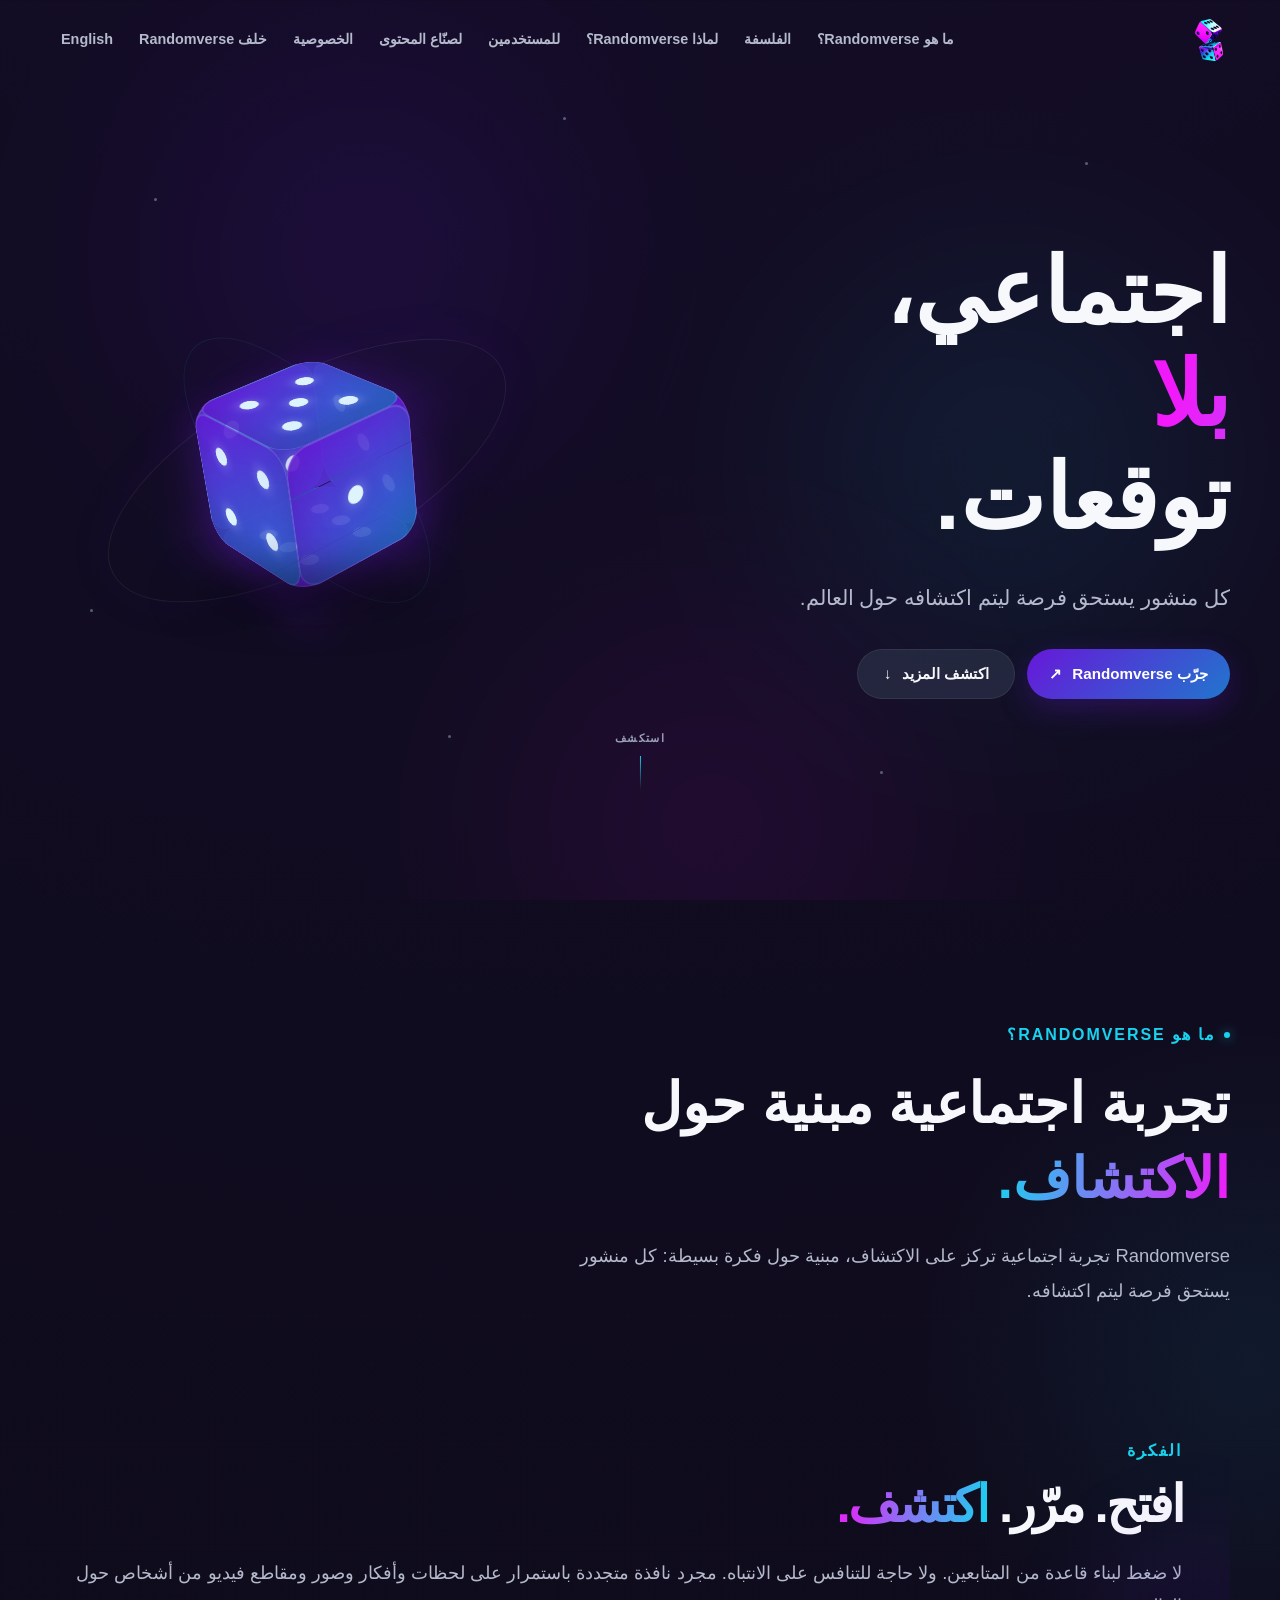
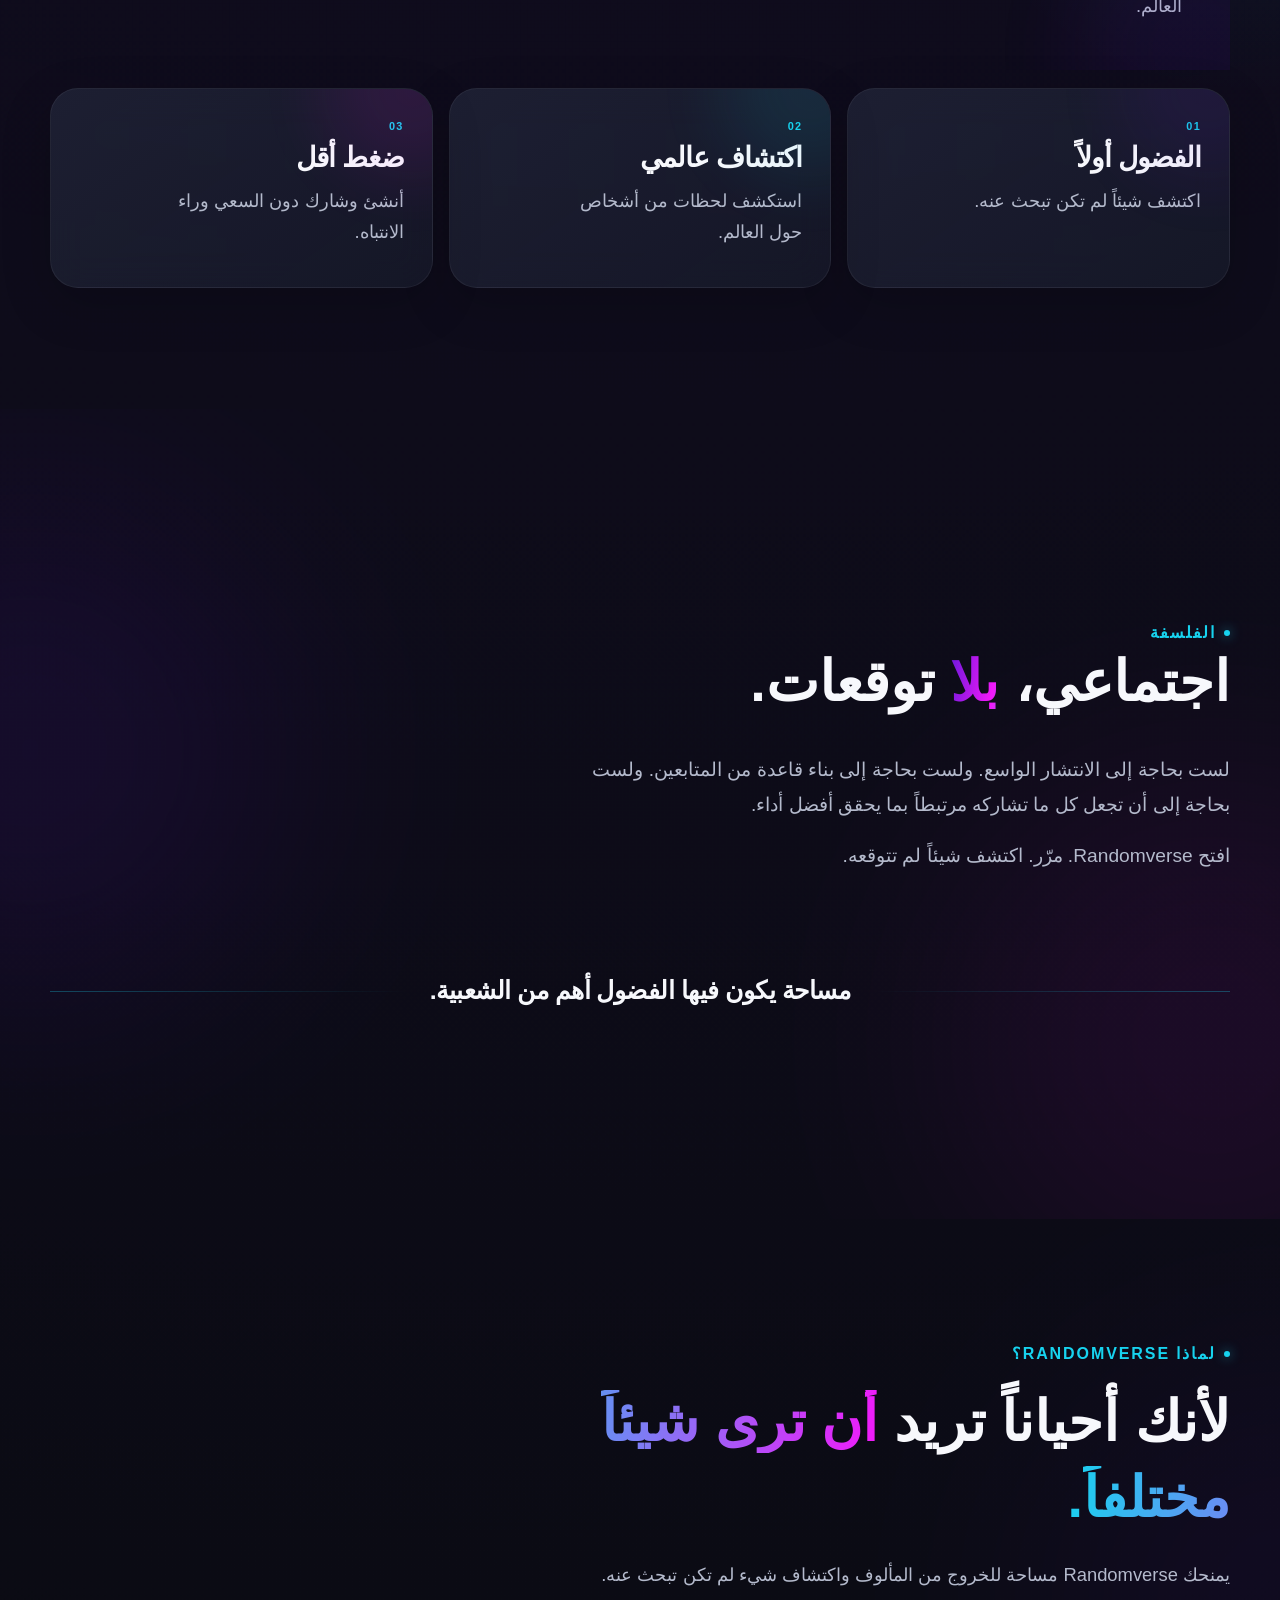
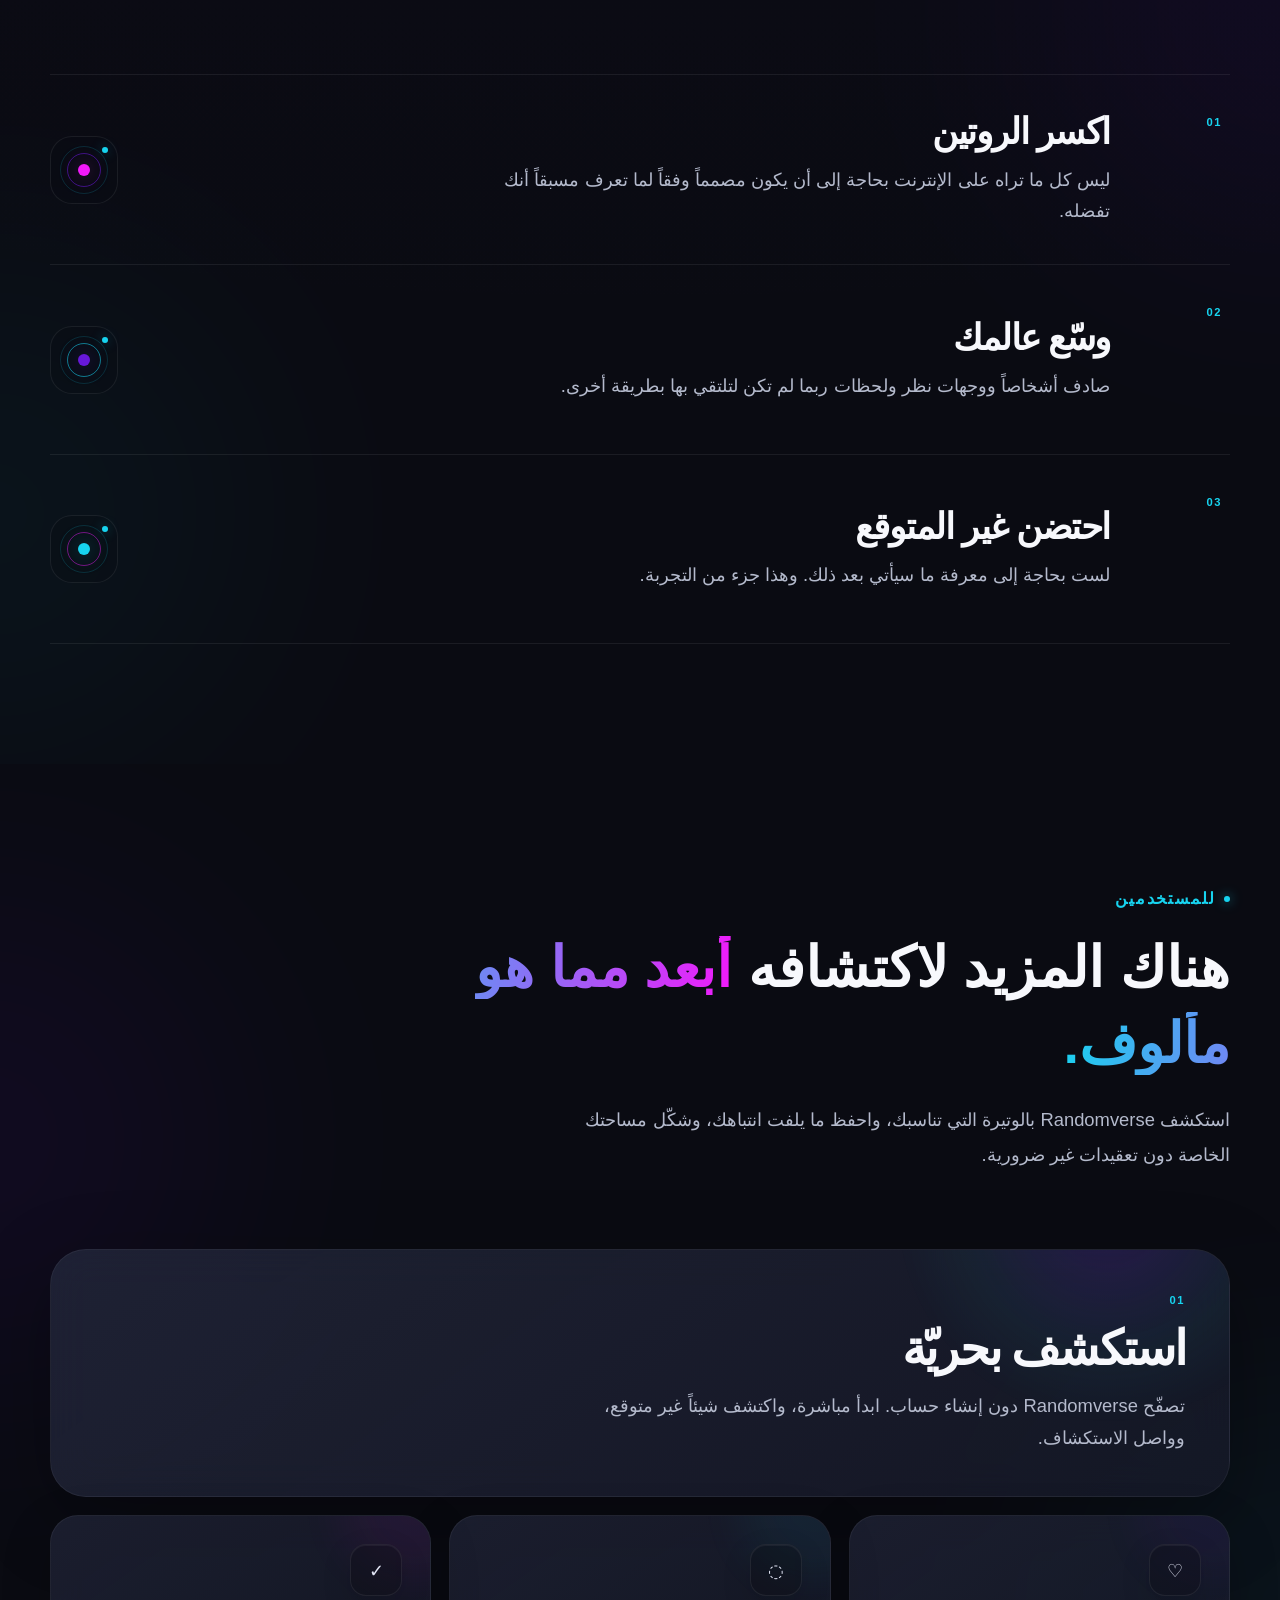
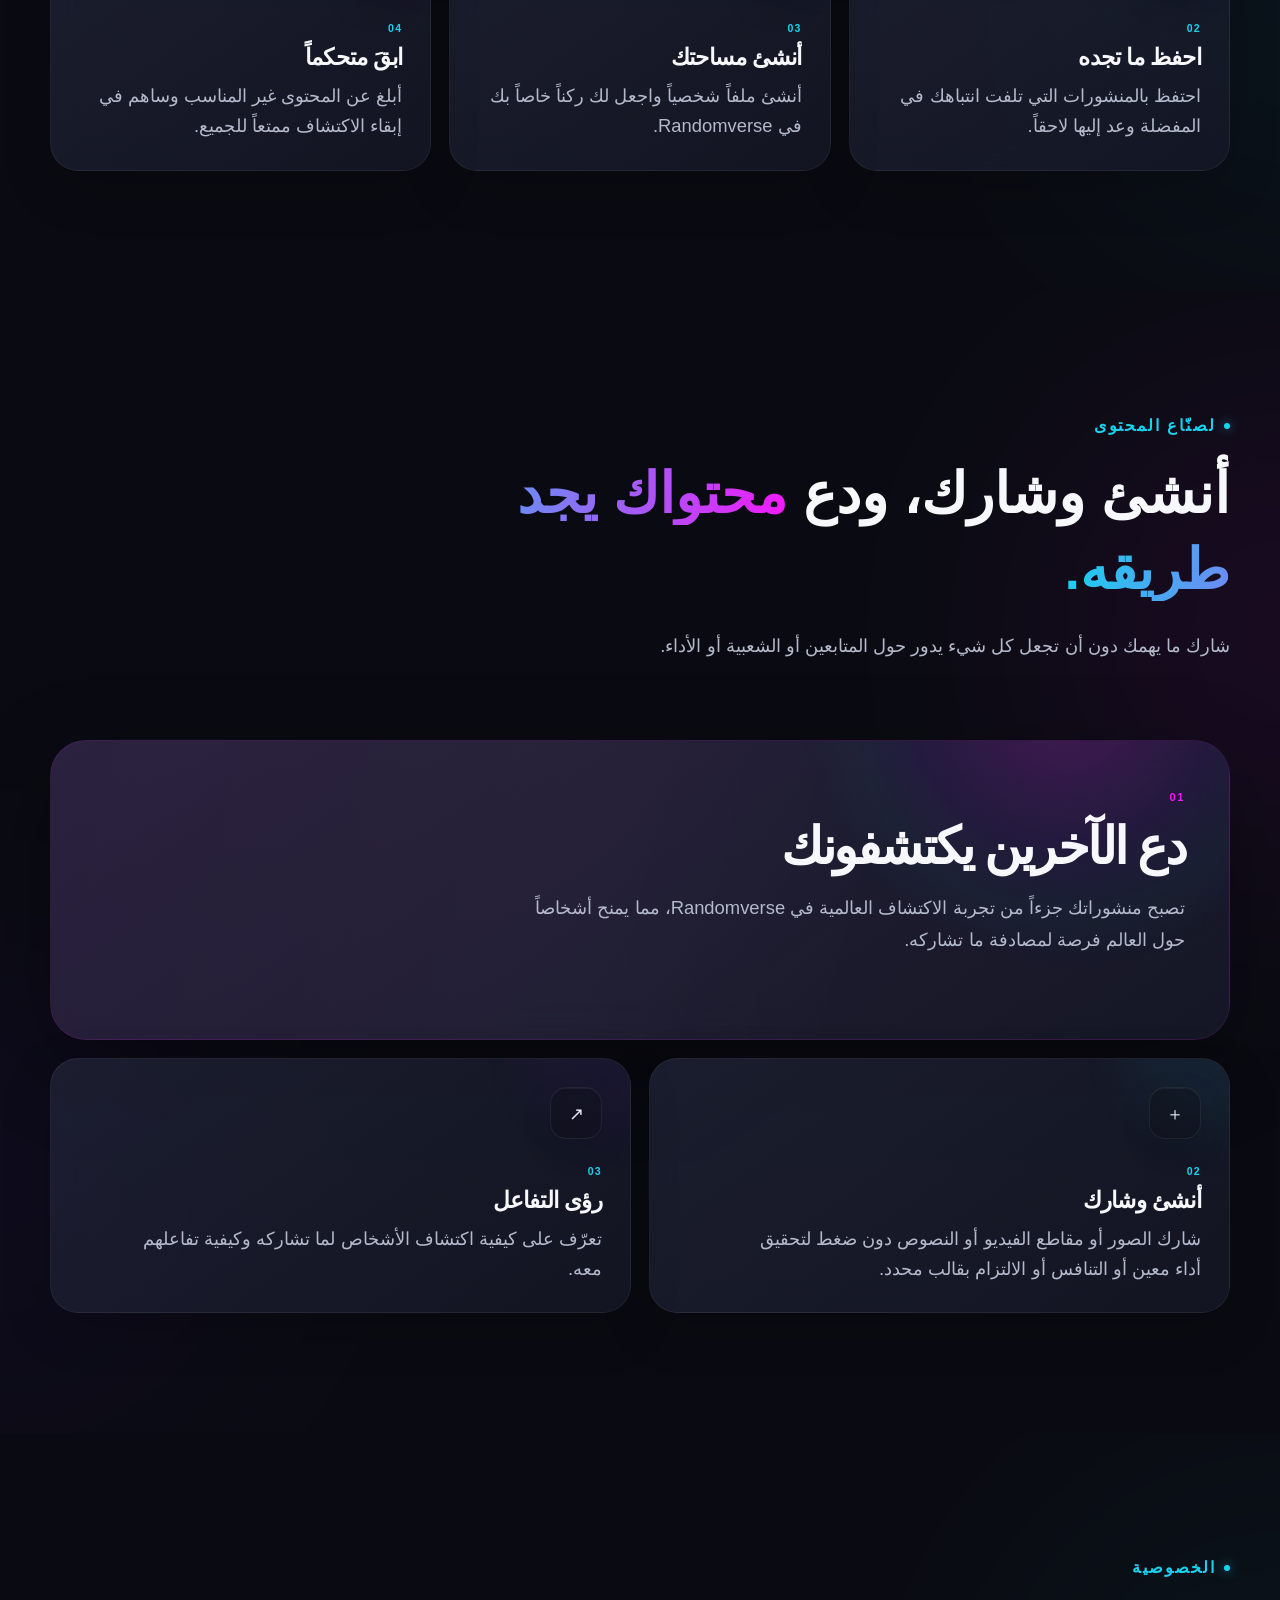
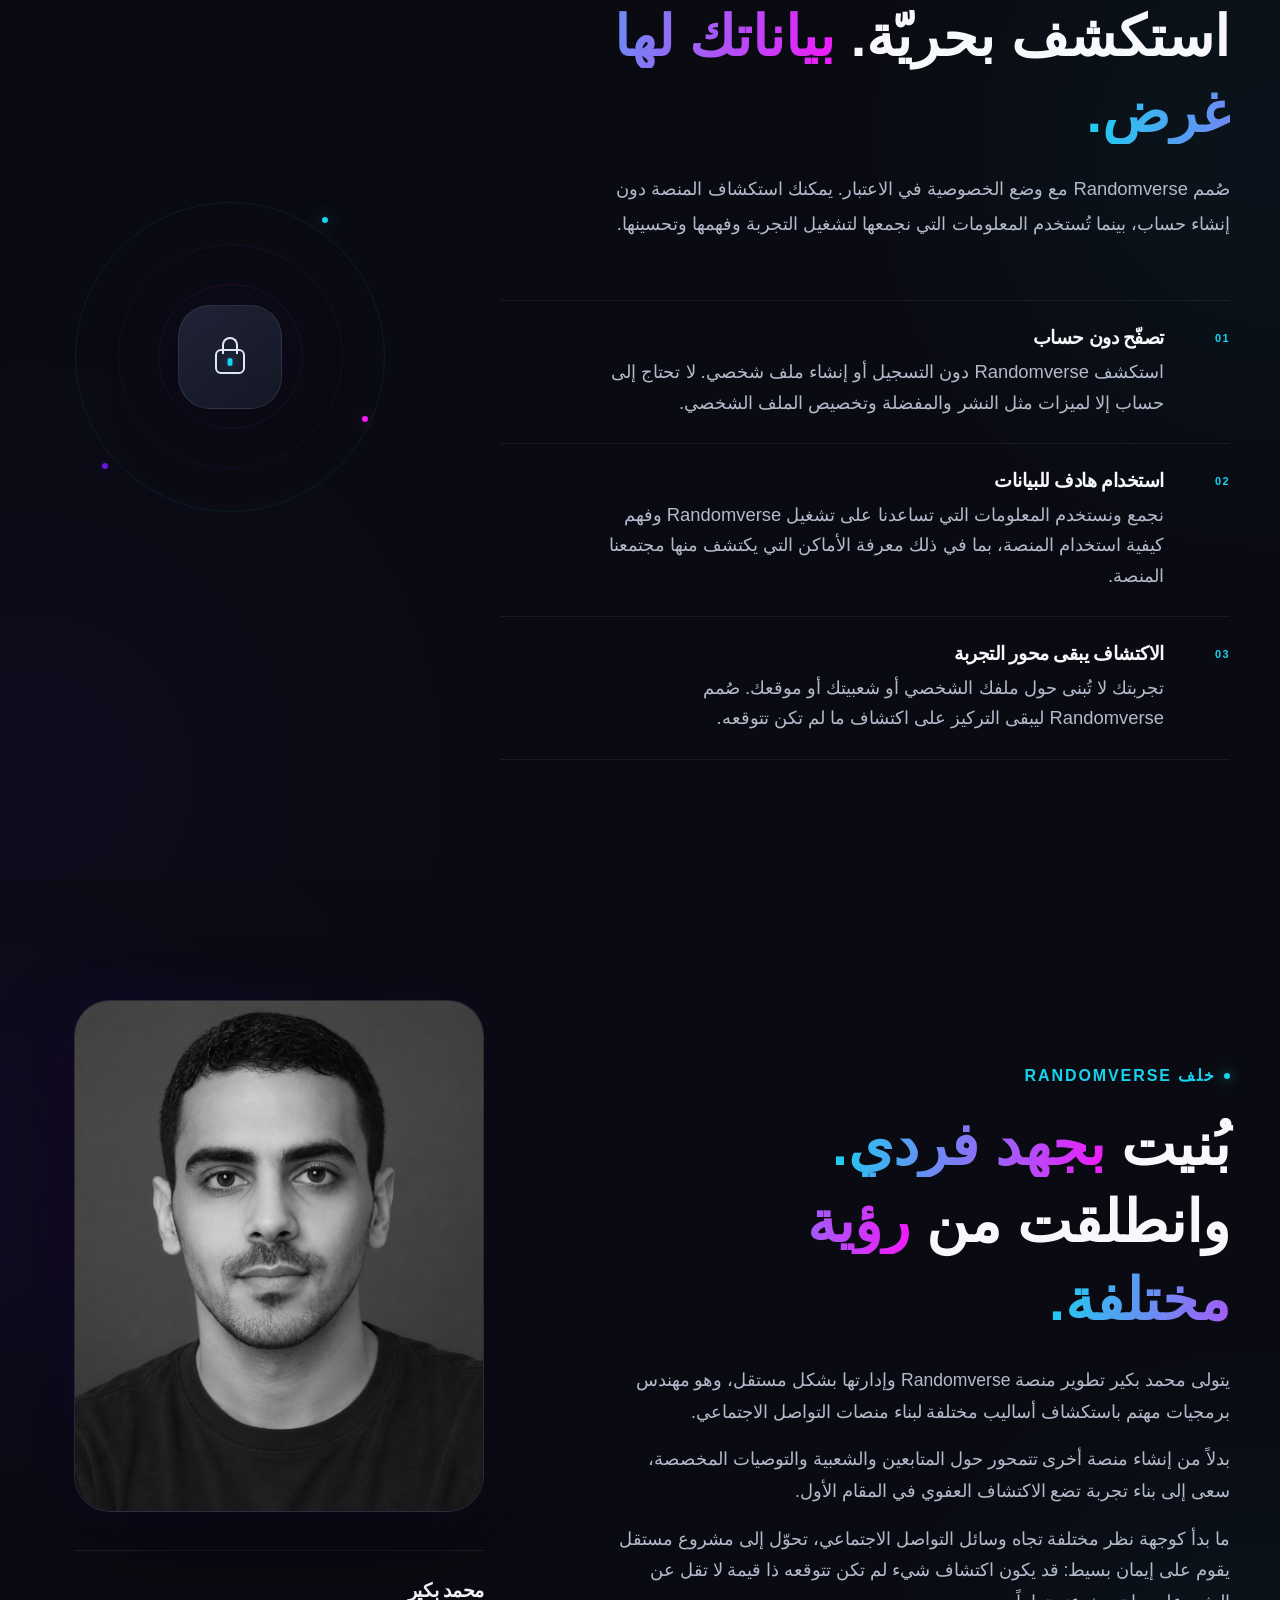
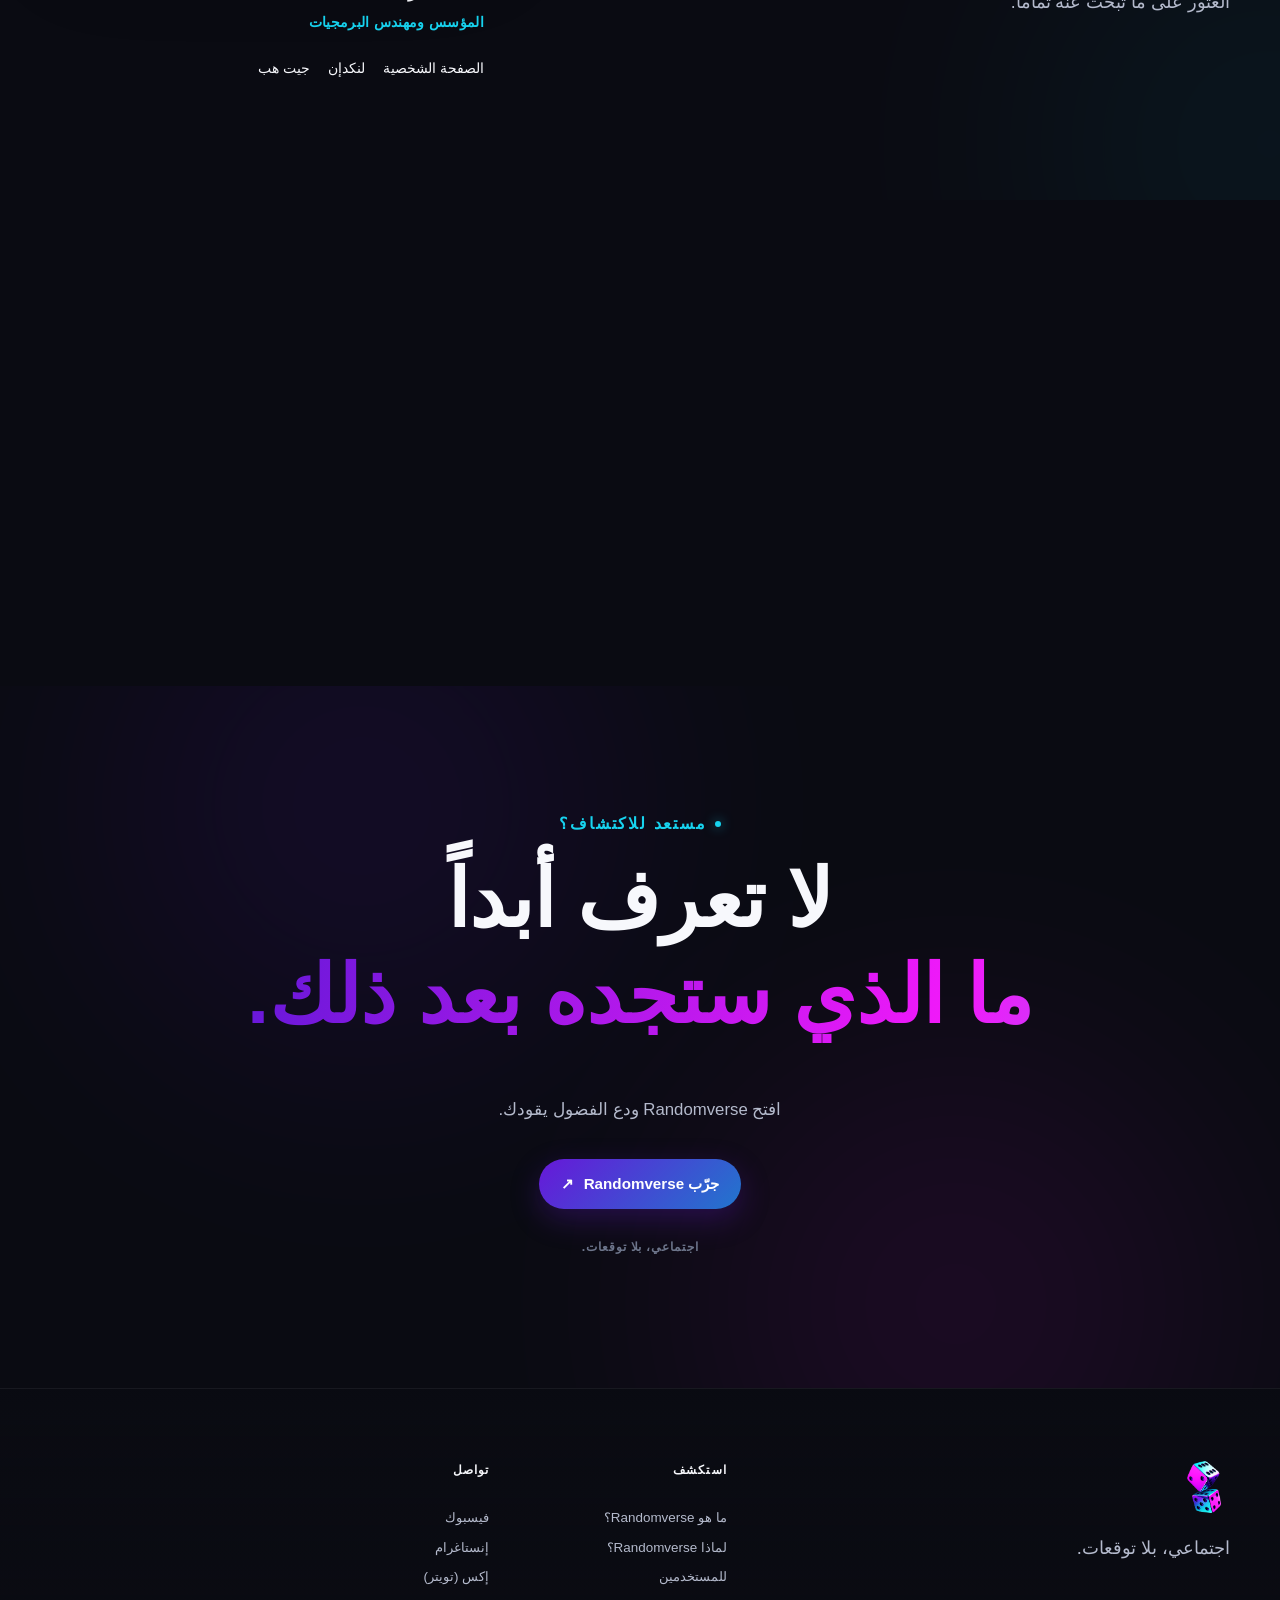
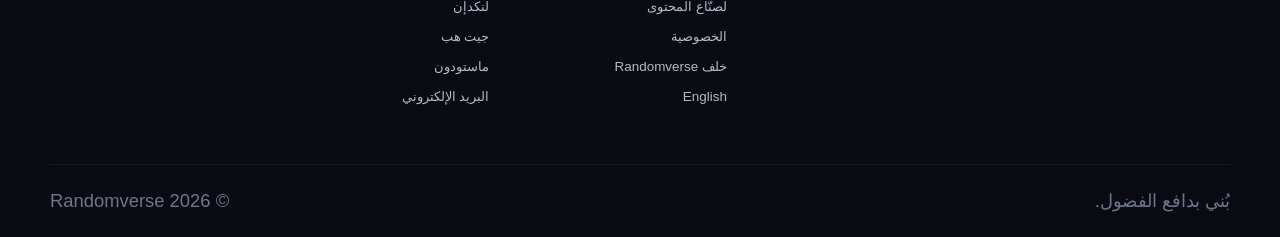
==== commit fb9b7254: "Add personal page link to founder's profile for enhanced visibility" ====
--- a/ar/index.html
+++ b/ar/index.html
@@ -14,7 +14,7 @@
       name="google-site-verification"
       content="Jh22w8PSot6LtFiJKsLXPmiki9er2vfxfx4r39HkR8c"
     />
-    <meta name="msvalidate.01" content="1AA69B21EC1F7F629878375AFC28C652" />
+    <meta name="msvalidate.01" content="5B75207262E77795282B5DCE59FE463A" />
 
     <meta name="robots" content="index, follow" />
     <meta name="viewport" content="width=device-width, initial-scale=1.0" />
@@ -85,7 +85,8 @@
           "jobTitle": "Founder and Independent Software Engineer",
           "sameAs": [
             "https://github.com/MohammedBokir",
-            "https://ae.linkedin.com/in/mohammed-bokir-b75548451"
+            "https://ae.linkedin.com/in/mohammed-bokir-b75548451",
+            "https://mohammed-bokir.pages.dev"
           ]
         },
         "sameAs": [
@@ -762,6 +763,14 @@
 
                 <div class="founder__links">
                   <a
+                    href="https://mohammed-bokir.pages.dev"
+                    target="_blank"
+                    rel="noopener noreferrer"
+                    aria-label="LinkedIn profile"
+                  >
+                    الصفحة الشخصية
+                  </a>
+                  <a
                     href="https://ae.linkedin.com/in/mohammed-bokir-b75548451/"
                     target="_blank"
                     rel="noopener noreferrer"
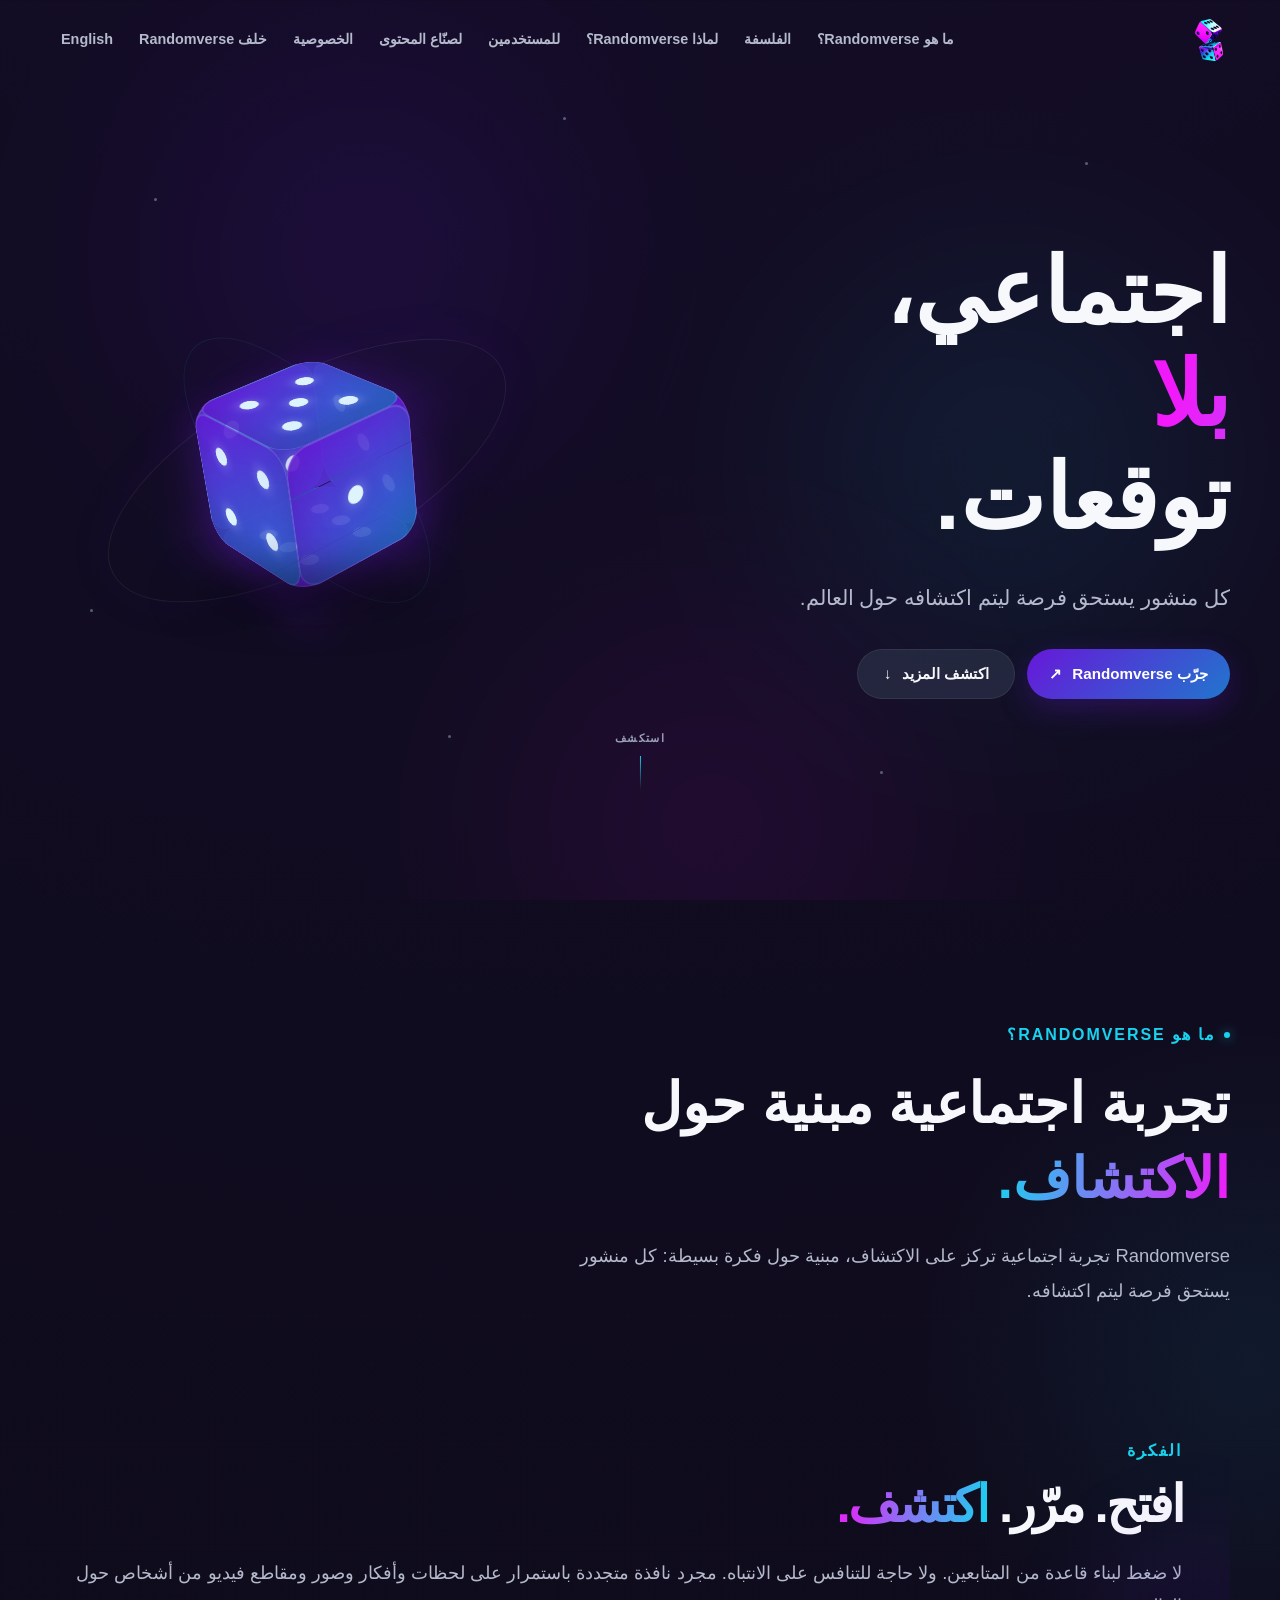
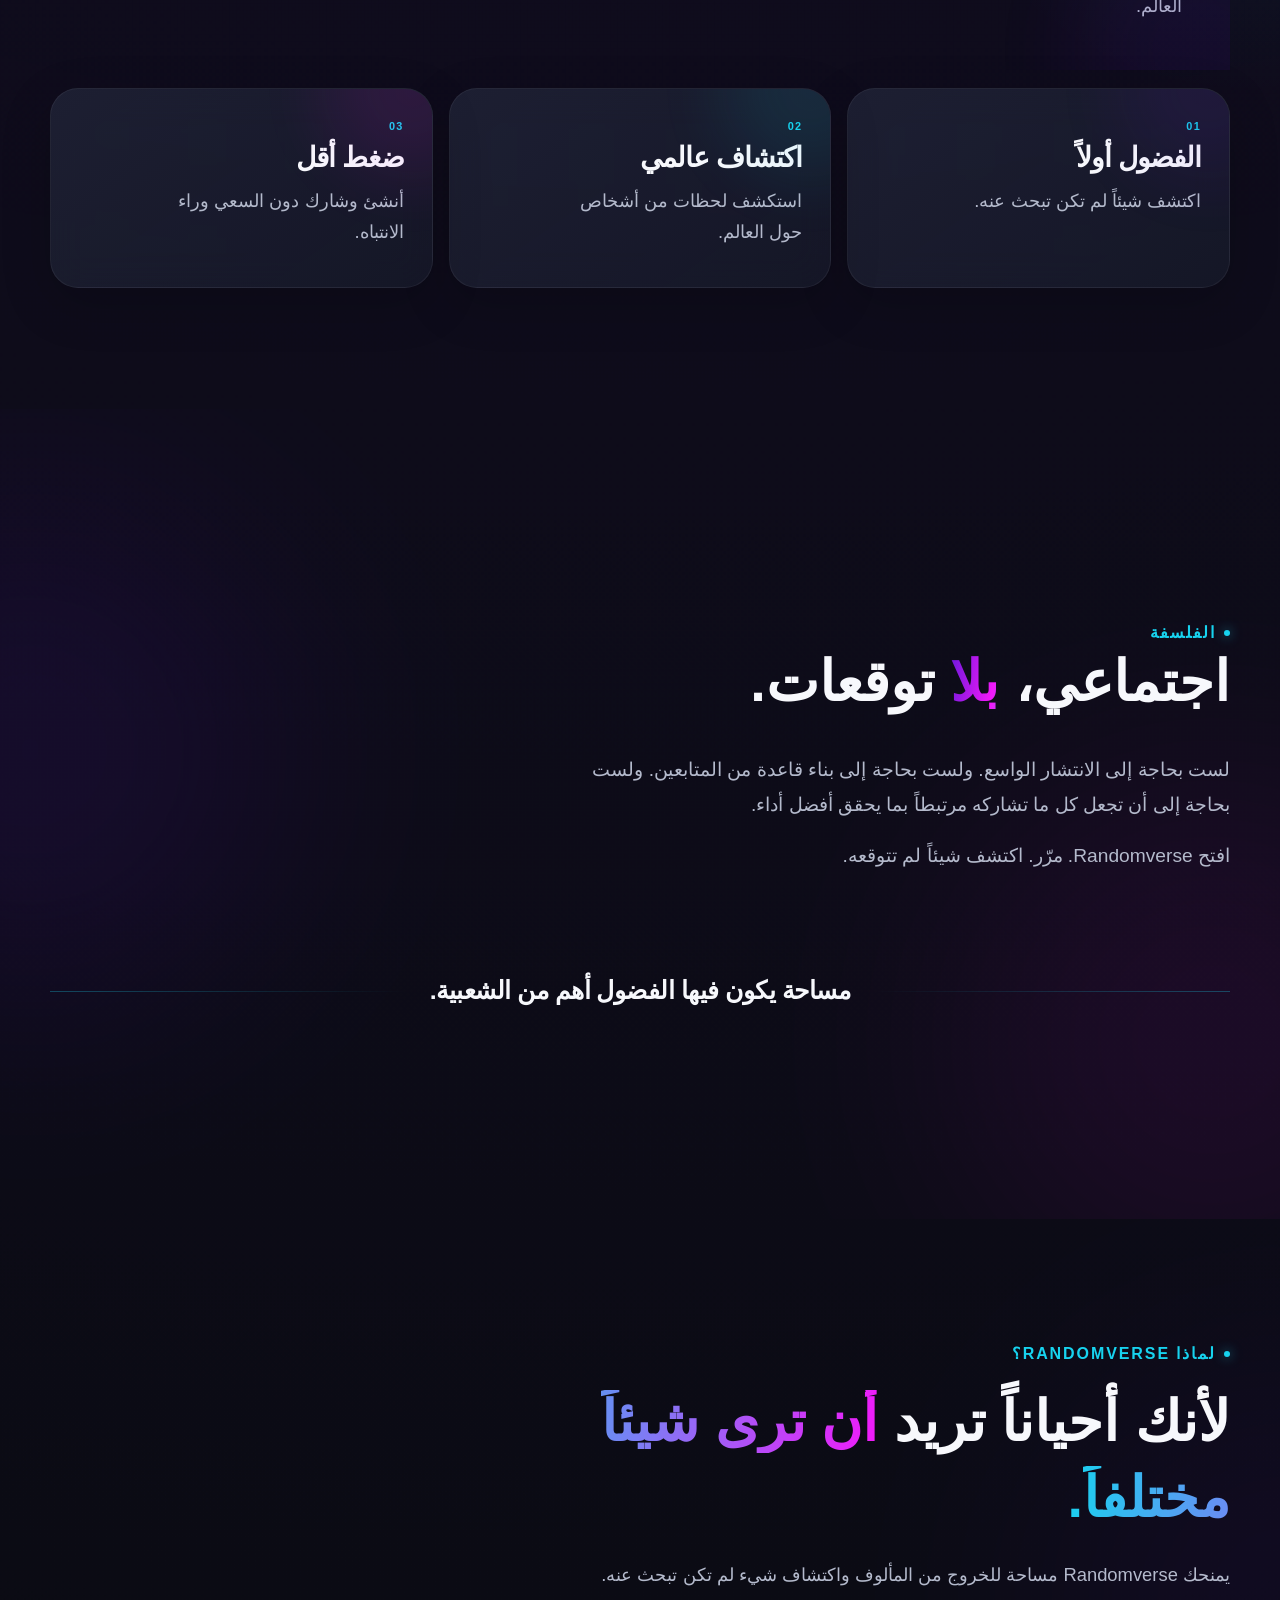
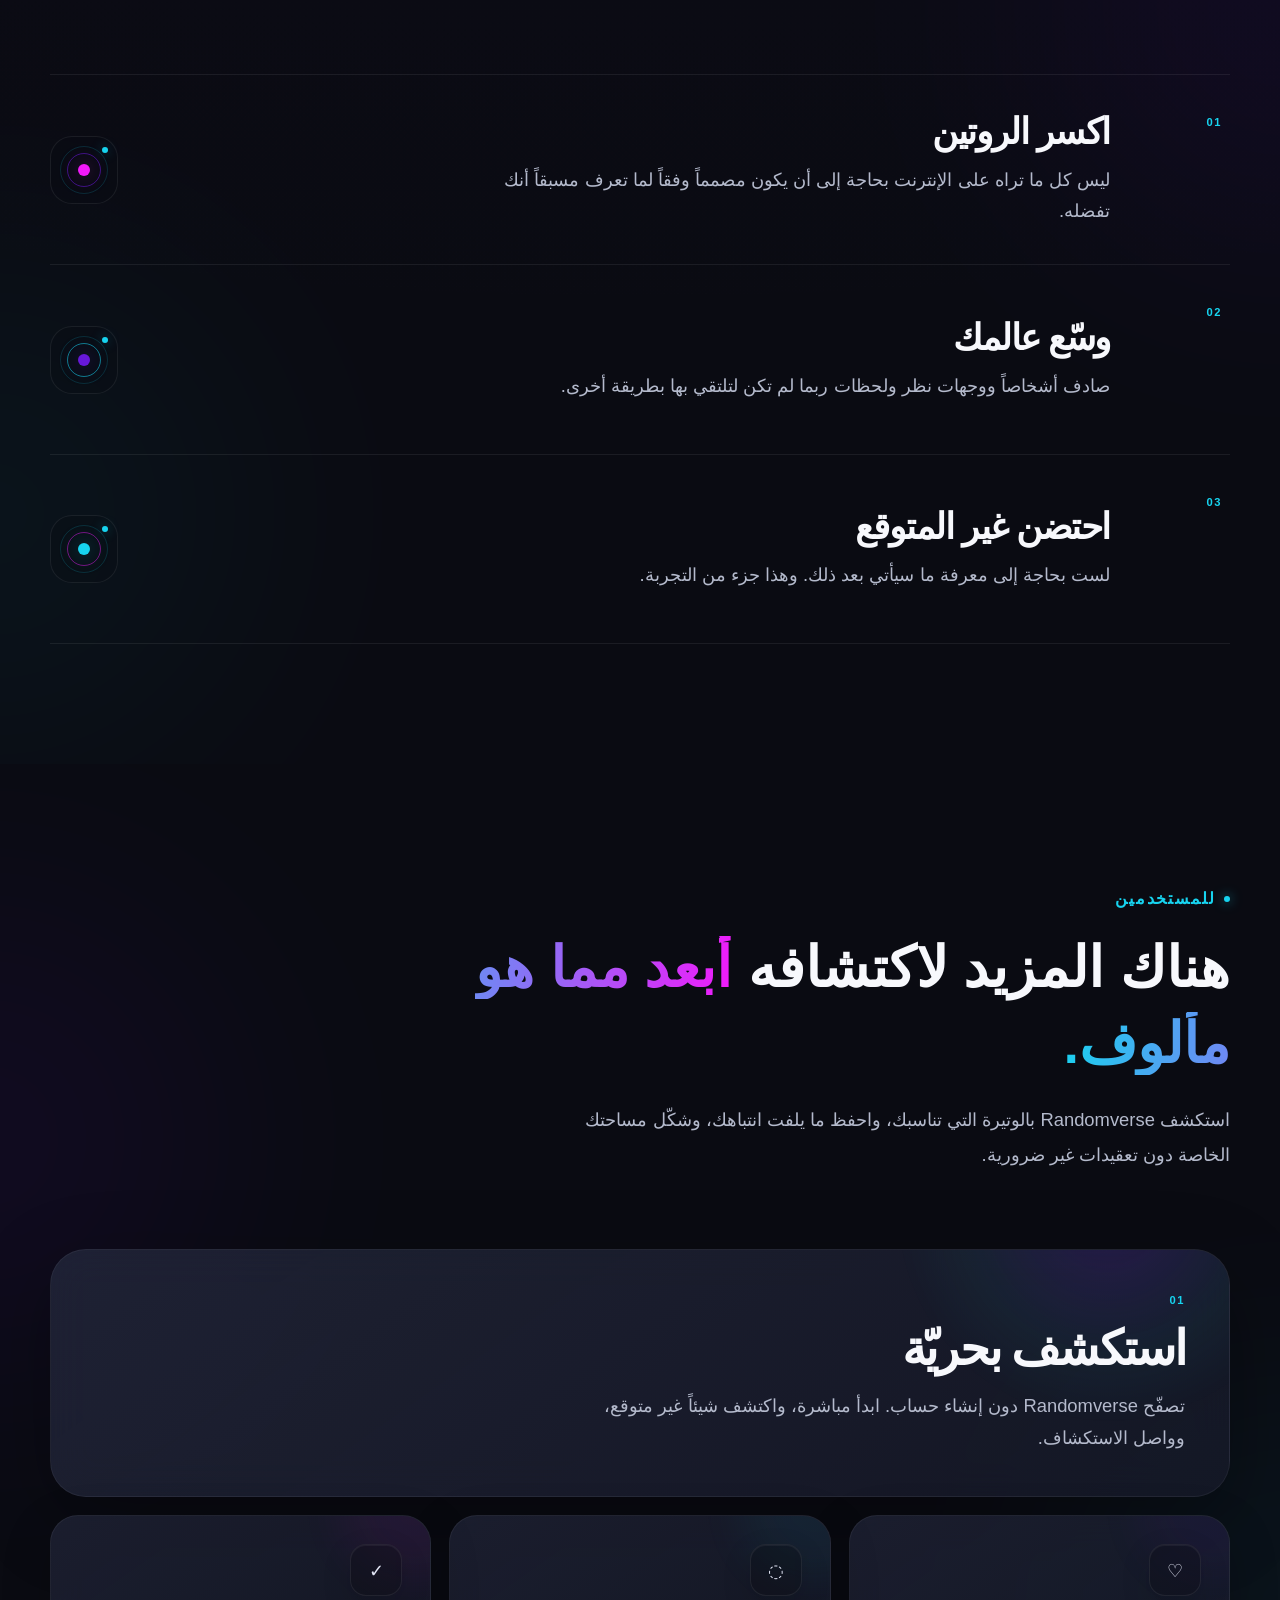
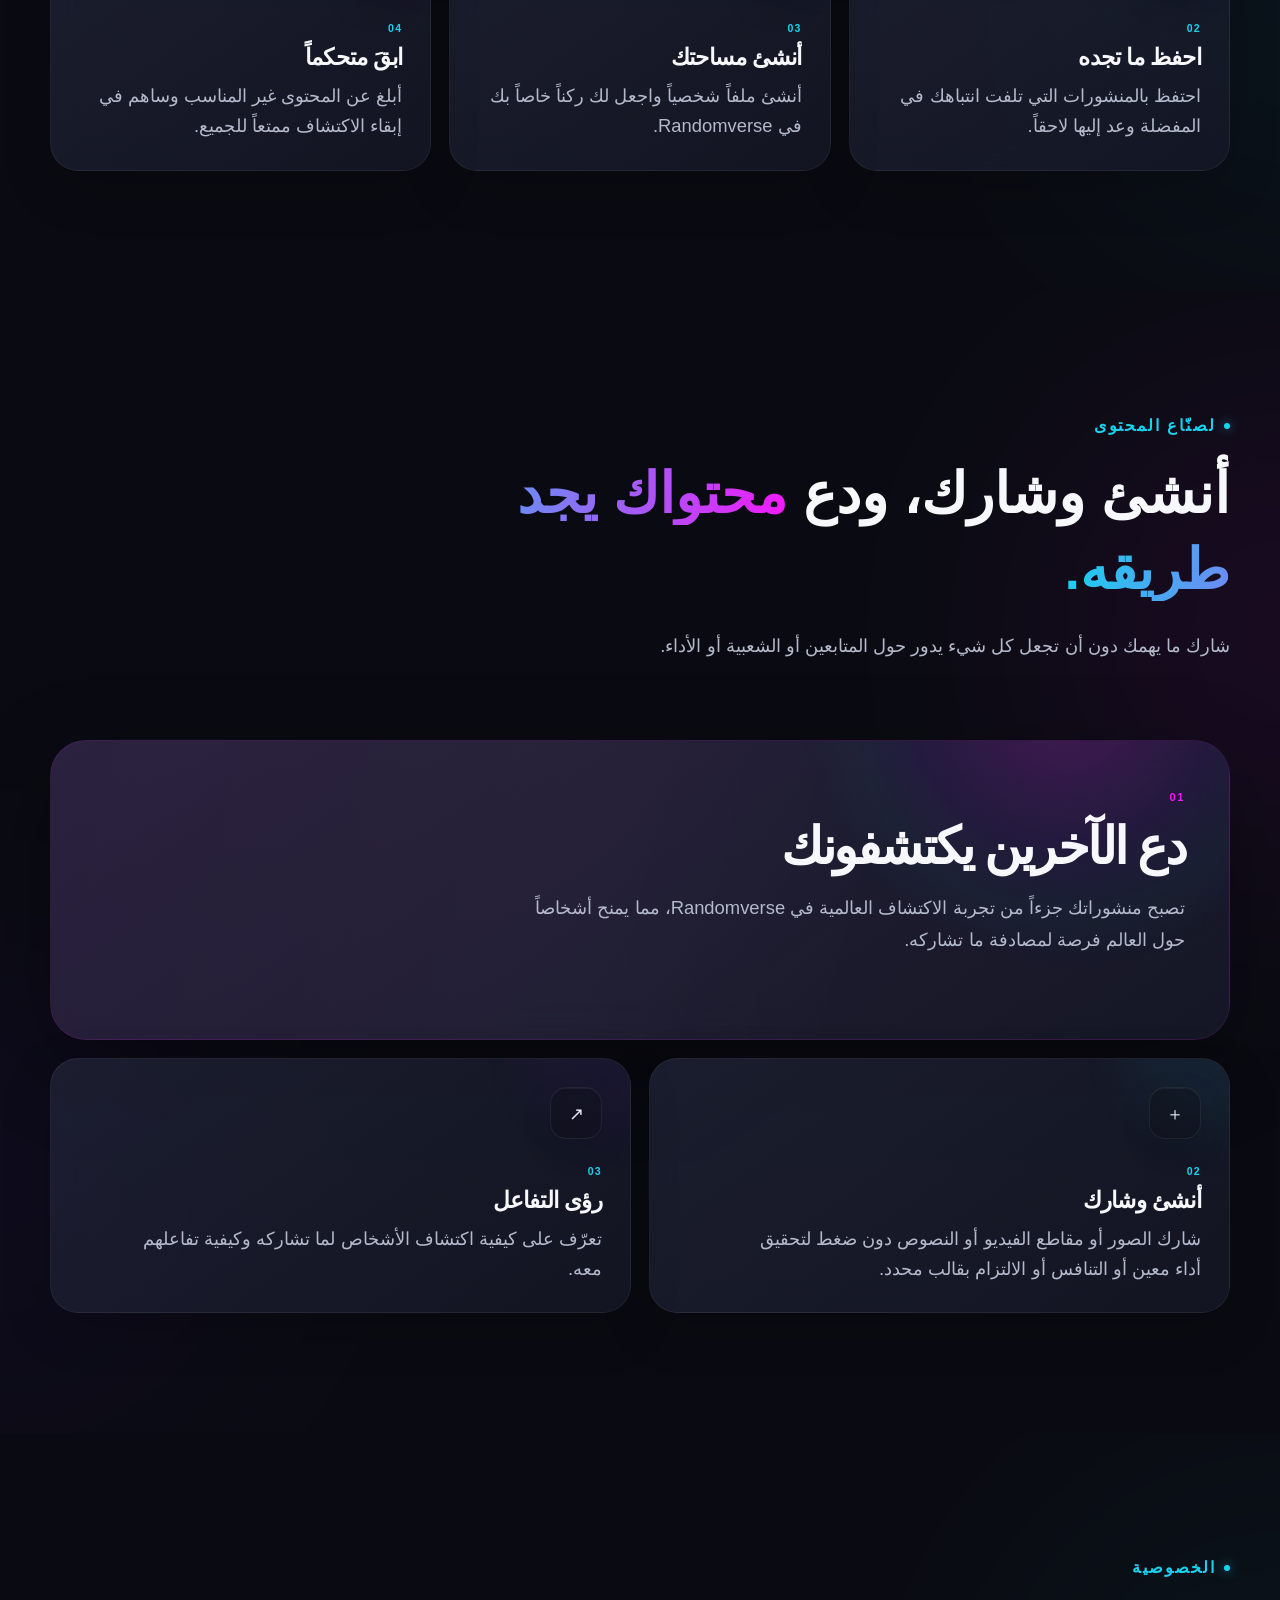
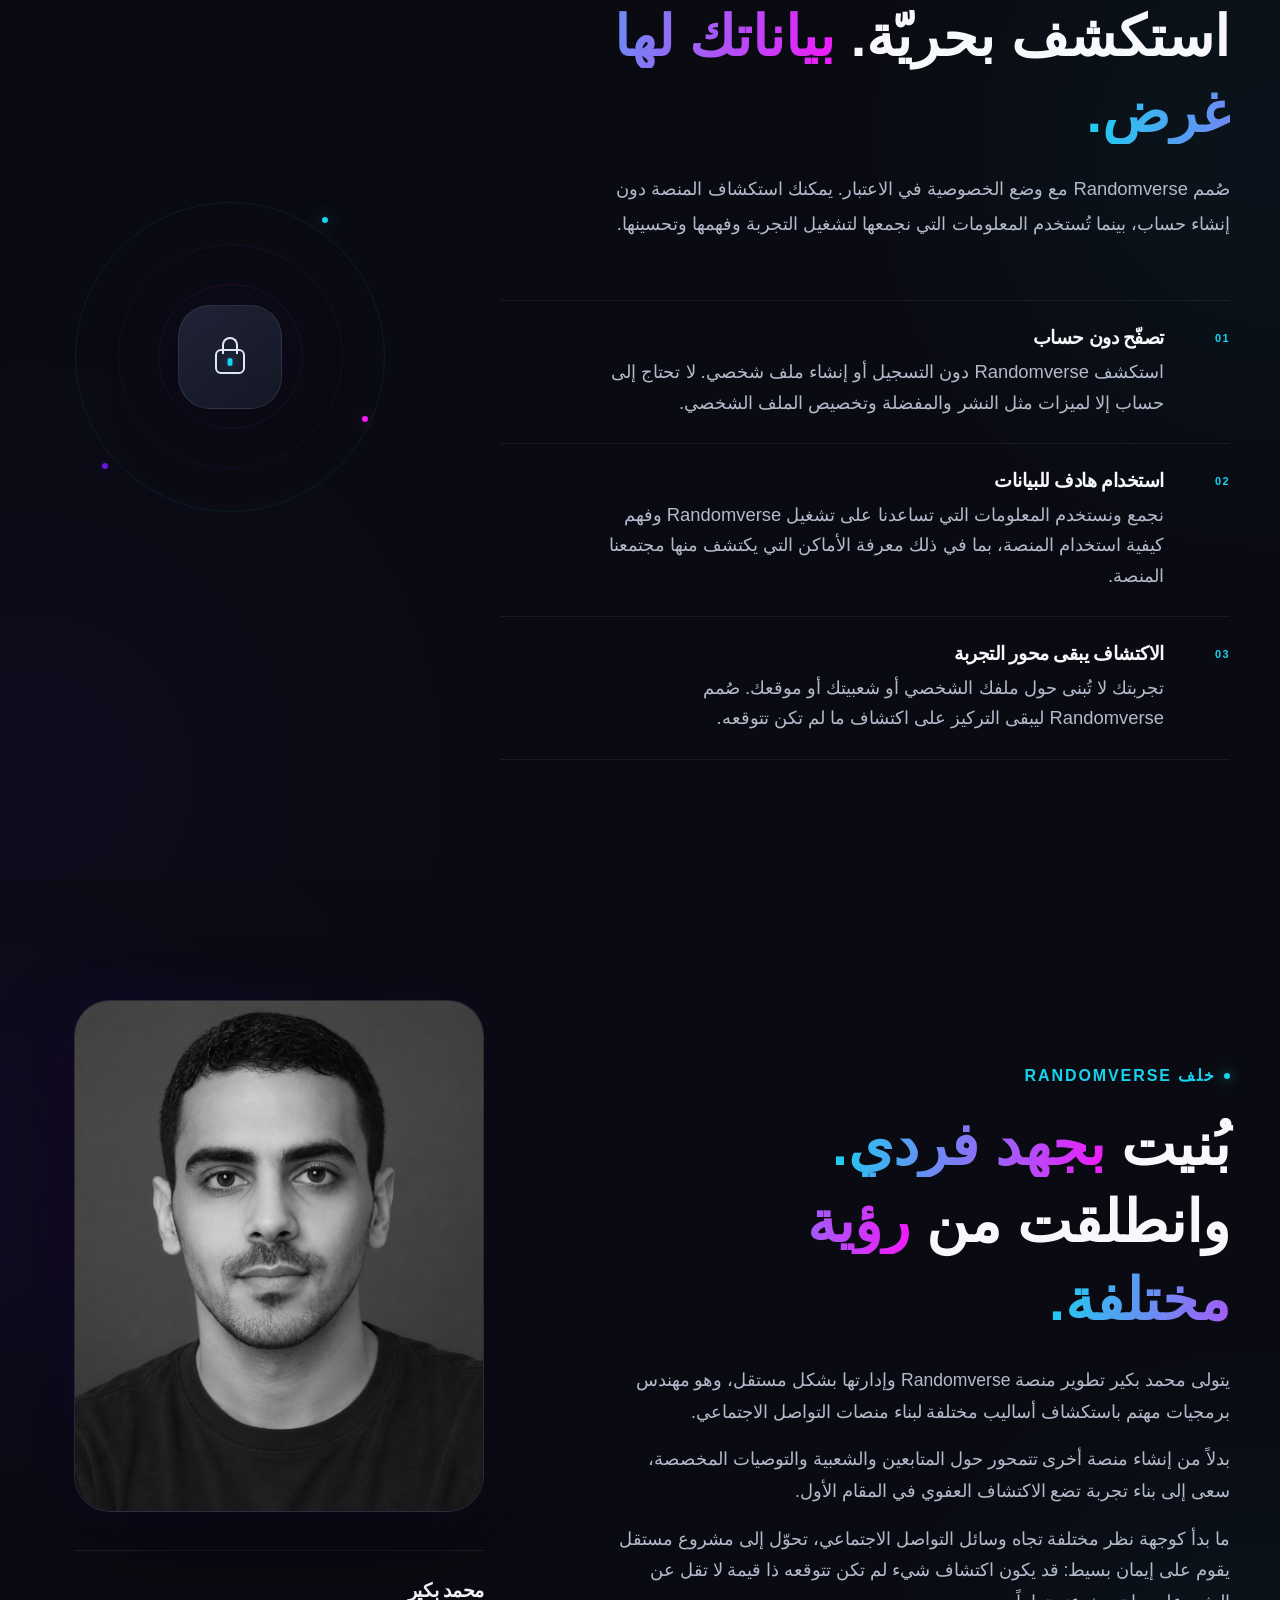
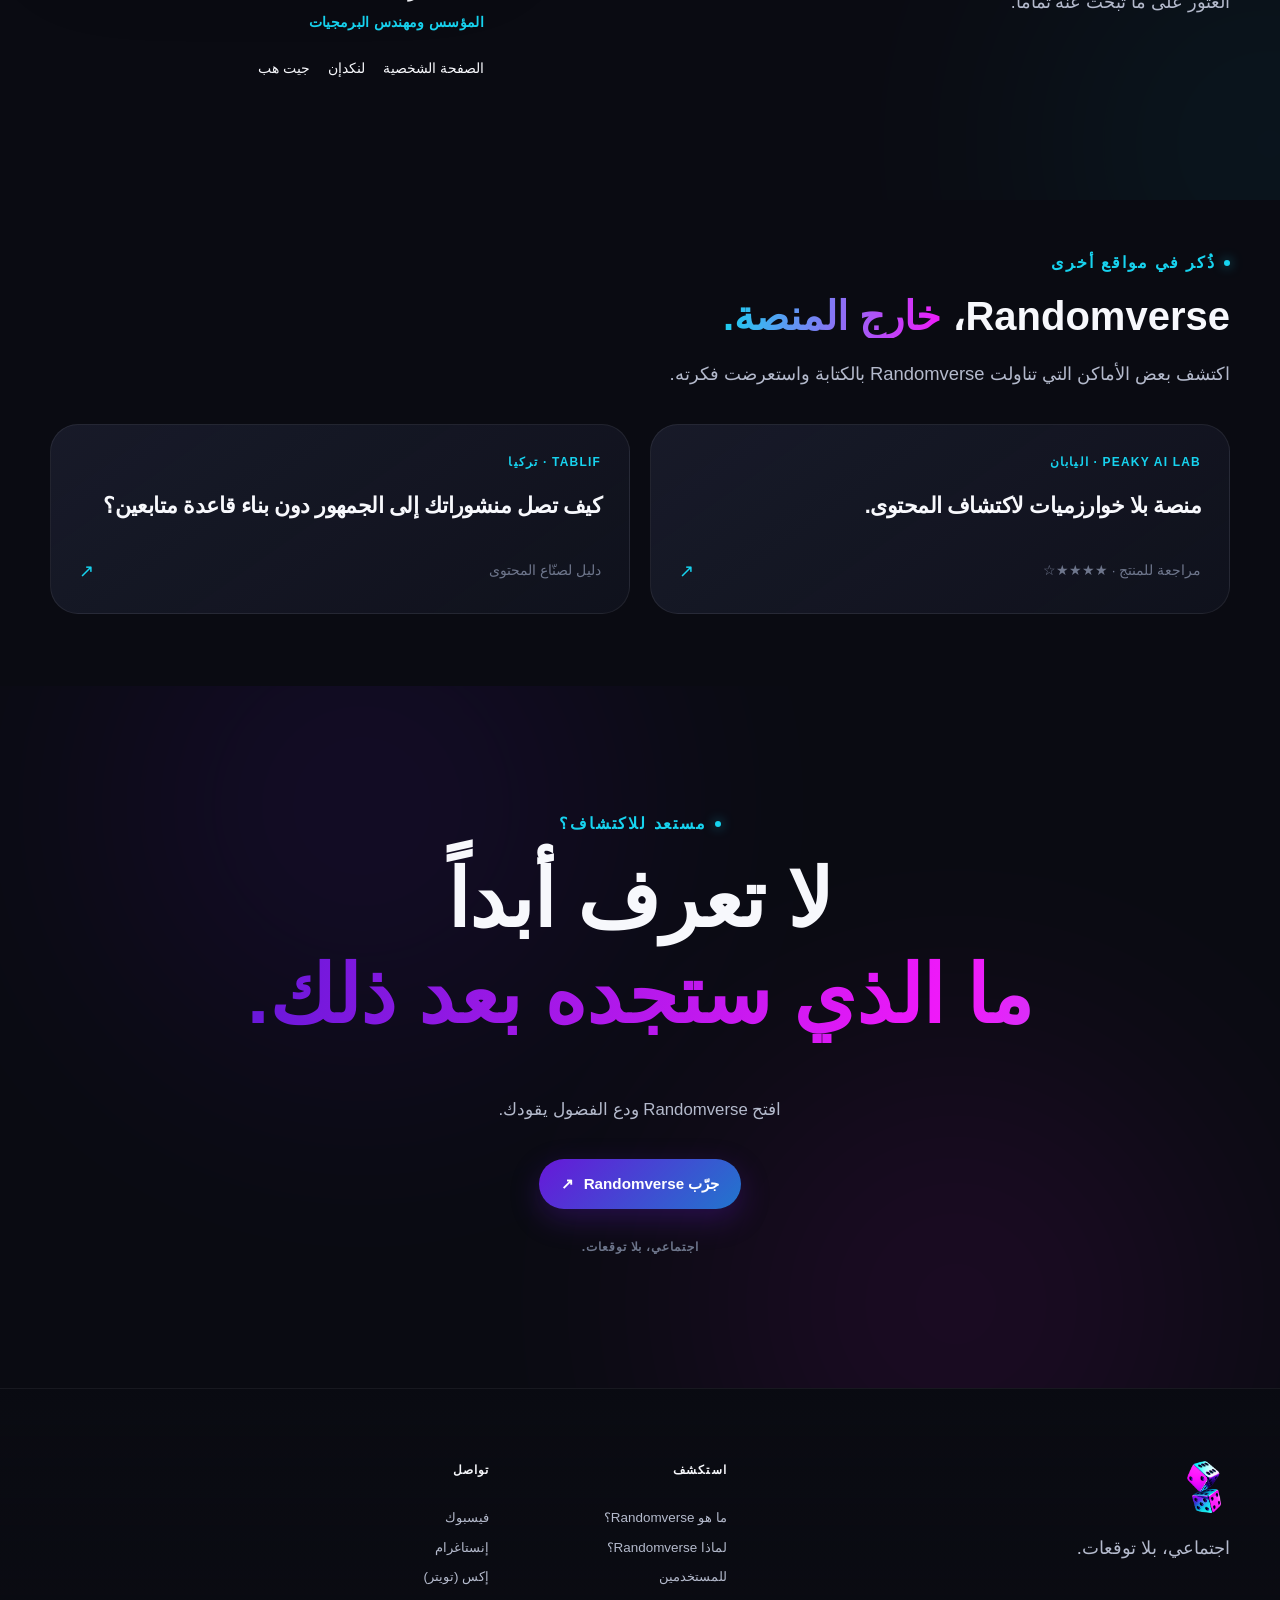
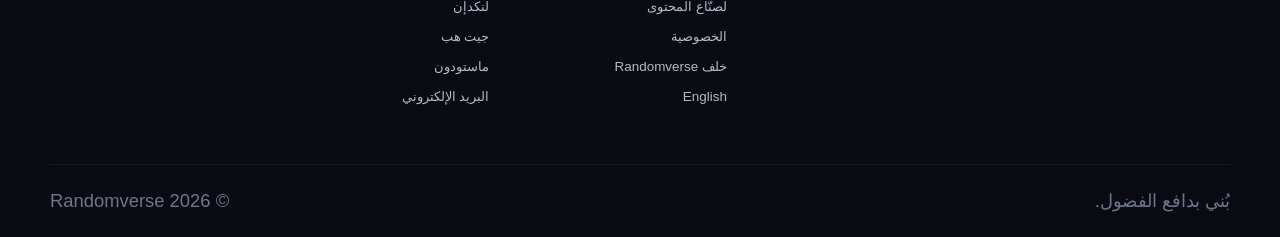
==== commit 5fb3da20: "Update aria-label for personal page link in profile section" ====
--- a/ar/index.html
+++ b/ar/index.html
@@ -766,7 +766,7 @@
                     href="https://mohammed-bokir.pages.dev"
                     target="_blank"
                     rel="noopener noreferrer"
-                    aria-label="LinkedIn profile"
+                    aria-label="Personal page link"
                   >
                     الصفحة الشخصية
                   </a>
